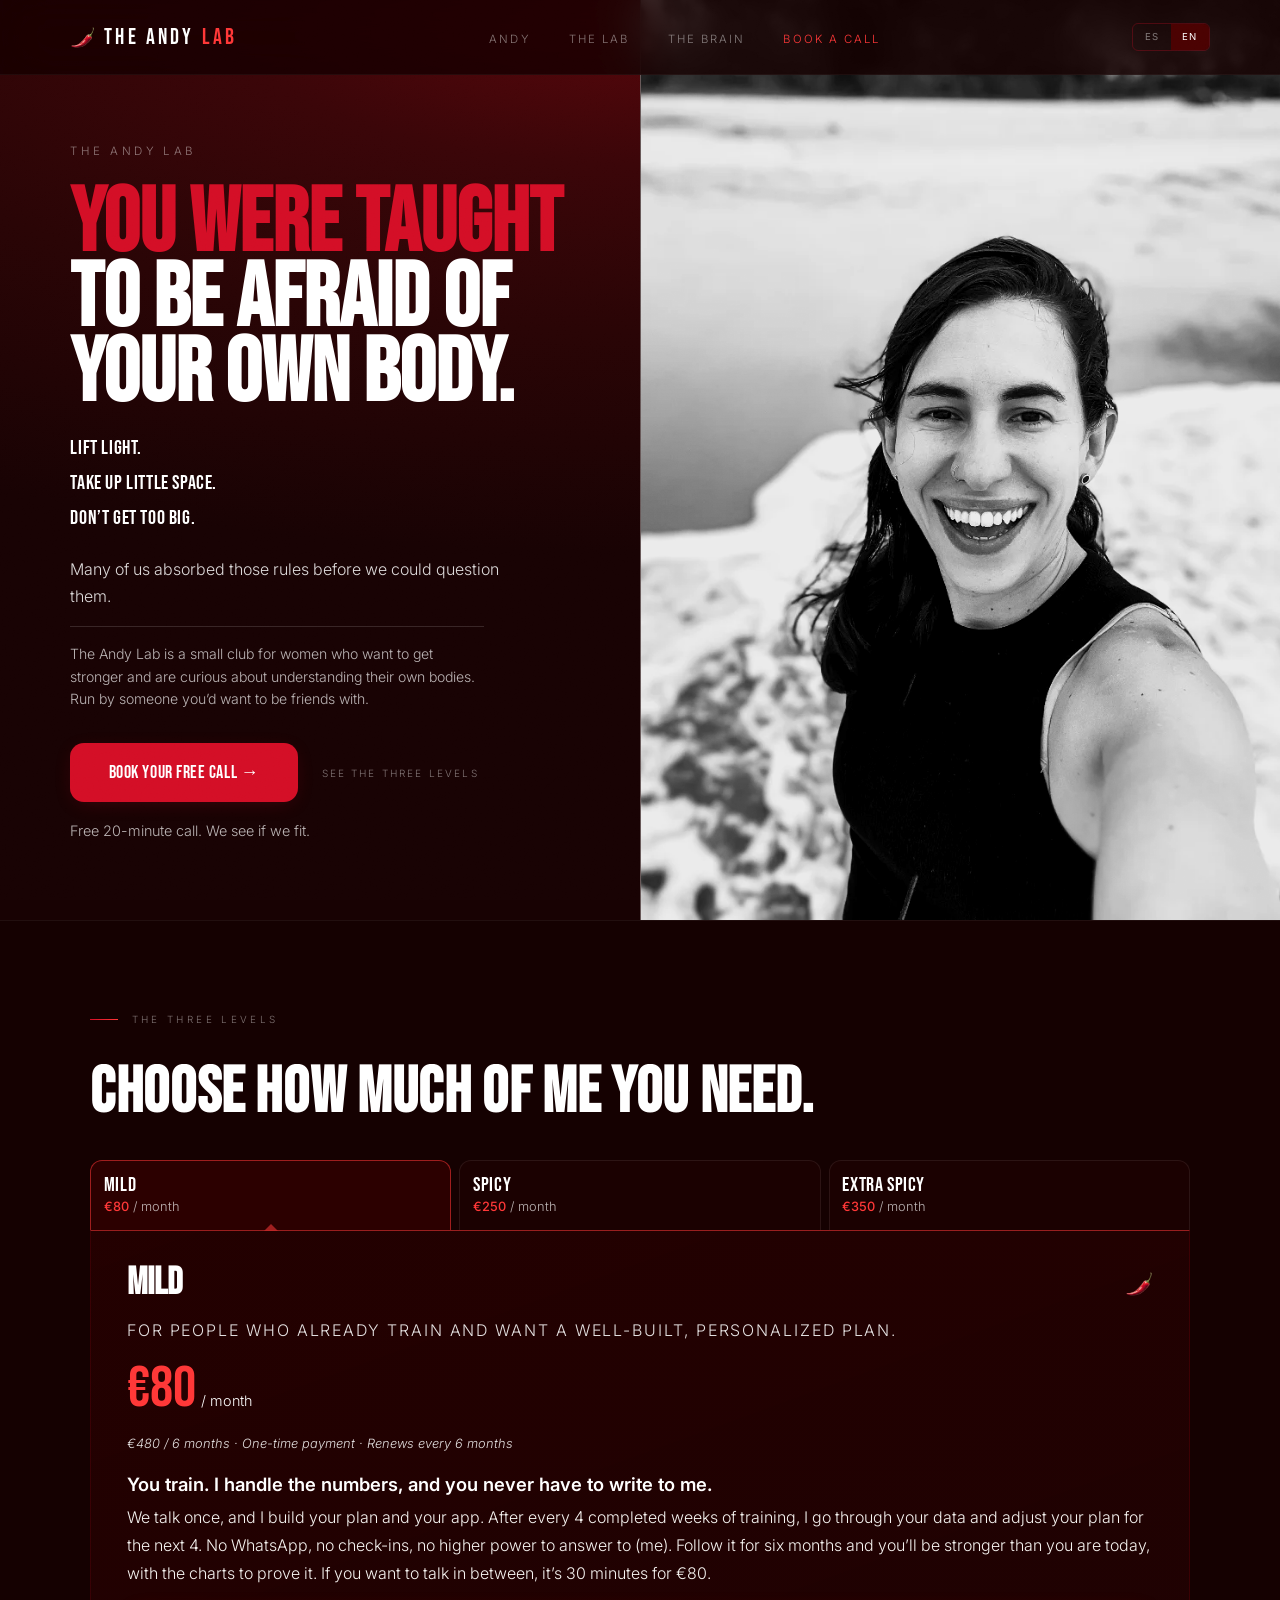
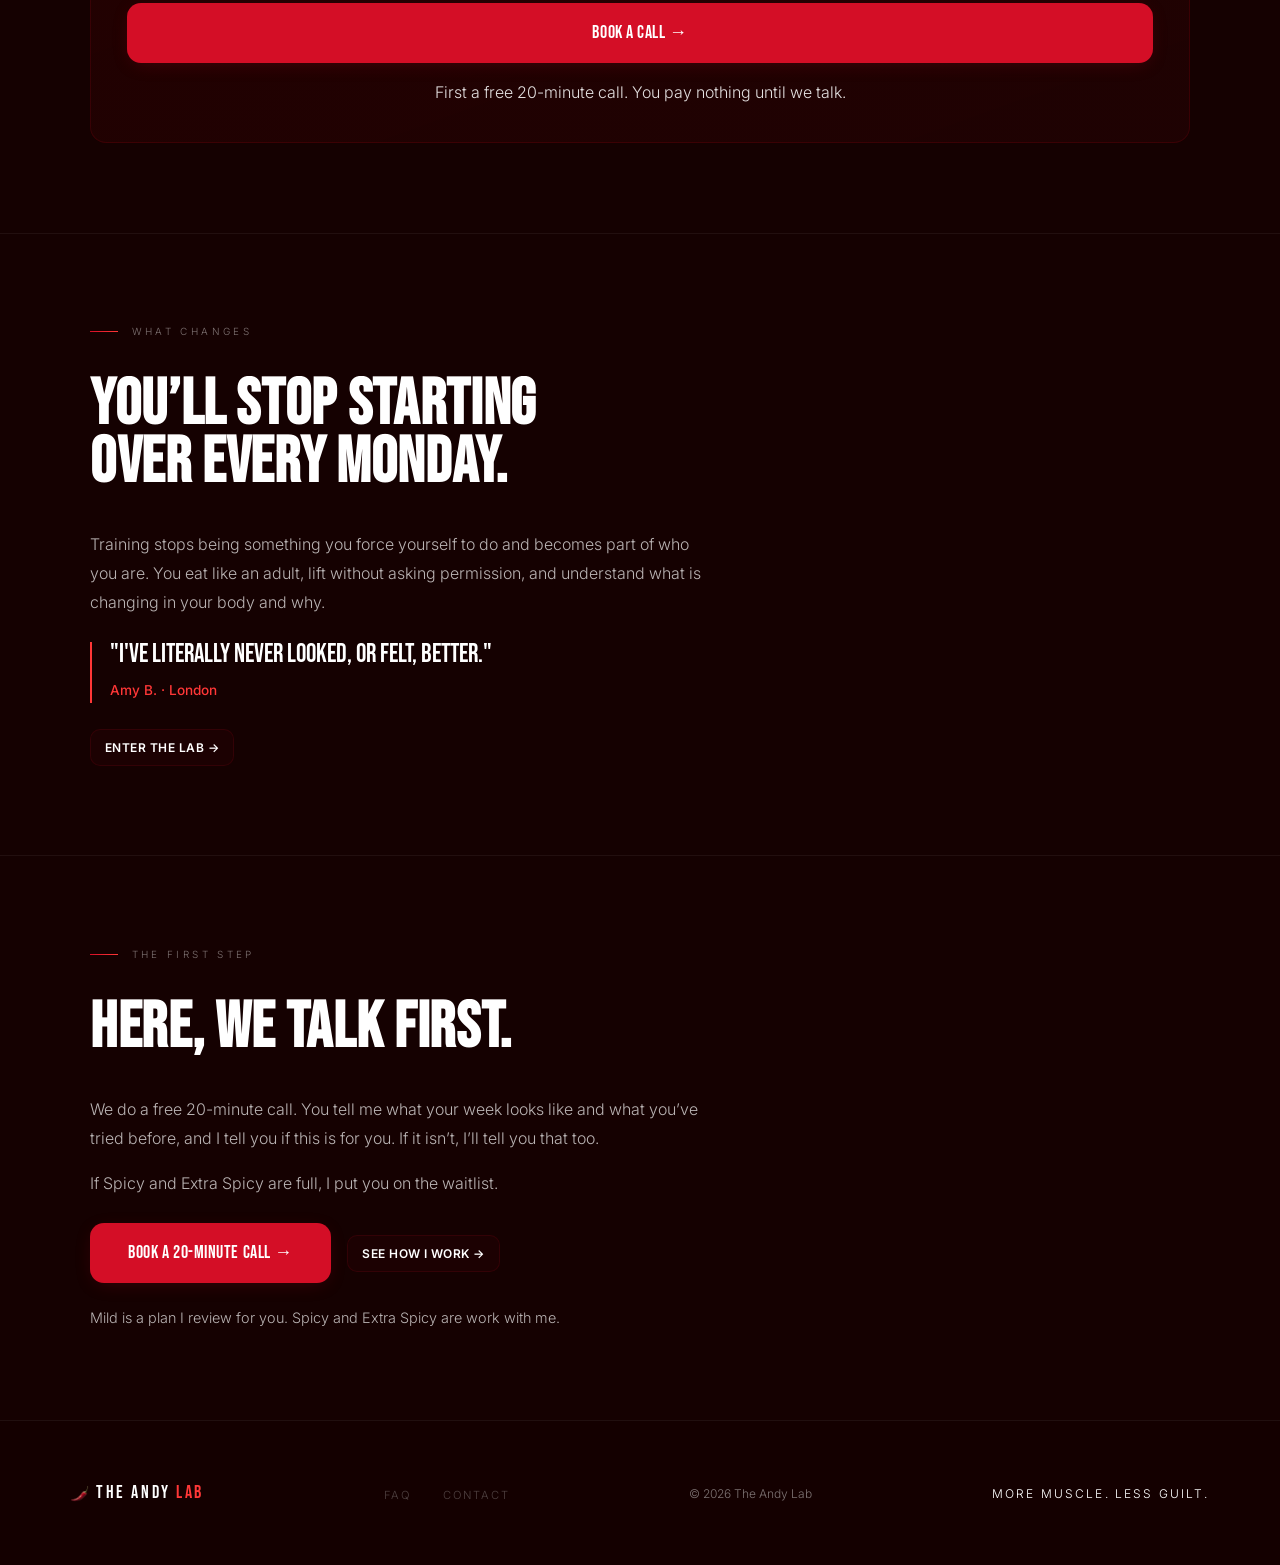
==== index.html @ 672e6dc4 "Add files via upload" ====
<!DOCTYPE html>
<html lang="en">
<head>
<meta charset="UTF-8">
<meta name="viewport" content="width=device-width, initial-scale=1.0">
<title>The Andy Lab</title>
<meta name="description" id="md" data-es="The Andy Lab — Más músculo. Menos culpa. Entrenamiento de fuerza y nutrición a tu medida, con criterio, no con motivación." data-en="The Andy Lab — More muscle. Less guilt. Strength training and nutrition built around you, backed by evidence, not motivation." content="The Andy Lab — Más músculo. Menos culpa. Entrenamiento de fuerza y nutrición a tu medida, con criterio, no con motivación.">
<link rel="canonical" href="https://theandylab.com/">
<meta property="og:type" content="website">
<meta property="og:site_name" content="The Andy Lab">
<meta property="og:title" content="The Andy Lab — Más músculo. Menos culpa.">
<meta property="og:description" content="Entrenamiento de fuerza y nutrición a tu medida, con criterio, no con motivación.">
<meta property="og:url" content="https://theandylab.com/">
<meta property="og:image" content="https://theandylab.com/assets/img/og-logo.png">
<meta property="og:locale" content="es_ES">
<meta name="twitter:card" content="summary_large_image">
<link rel="icon" href="assets/img/pepper.png">
<link rel="preconnect" href="https://fonts.googleapis.com"><link rel="preconnect" href="https://fonts.gstatic.com" crossorigin>
<link href="https://fonts.googleapis.com/css2?family=Bebas+Neue&family=Inter:wght@300;400;500;600;700&display=swap" rel="stylesheet">
<link rel="preload" as="image" href="assets/img/andy-flex.webp" fetchpriority="high">
<link rel="stylesheet" href="assets/site.css?v=20261026b">
<style>
/* ---------- hero ---------- */
.hero{position:relative;min-height:100vh;display:flex;align-items:center;justify-content:center;padding:clamp(8rem,12vw,12rem) var(--gut) clamp(4rem,8vw,7rem);overflow:hidden;gap:clamp(2rem,5vw,5rem)}
.hero::before{content:'';position:absolute;inset:0;background:radial-gradient(ellipse 70% 70% at 50% 44%,rgba(212,14,38,.08) 0%,transparent 62%);pointer-events:none}
.hero-content{position:relative;flex:1;display:flex;flex-direction:column;align-items:flex-start;z-index:2;min-width:0}
.hero-tag{font-size:.72rem;letter-spacing:.3em;text-transform:uppercase;color:var(--b50);margin-bottom:2rem}
.hero h1{font-family:'Bebas Neue',sans-serif;font-size:clamp(3.8rem,8vw,9.5rem);line-height:.84;letter-spacing:.01em;color:#fff;margin-bottom:2rem}
.hero-hook{font-family:'Bebas Neue',sans-serif;font-size:clamp(1.7rem,2.8vw,2.4rem);line-height:1;color:var(--accent-bright);margin:0 0 1.2rem;letter-spacing:.01em}
.hero-sub{font-size:clamp(.98rem,1.1vw,1.08rem);font-weight:300;color:var(--b70);max-width:48ch;margin:1.6rem 0 0;line-height:1.8;text-align:left}
.hero-ctas{display:flex;gap:1.5rem;align-items:center;flex-wrap:wrap}
.hero-text-link{font-size:.75rem;letter-spacing:.18em;text-transform:uppercase;color:var(--b50);text-decoration:none;transition:color .25s;white-space:nowrap}
.hero-text-link:hover{color:#fff}
.hero-fine{font-size:.9rem;color:var(--b70);margin-top:1rem}
.hero-cap{font-size:.75rem;letter-spacing:.15em;text-transform:uppercase;color:var(--accent-bright);margin-top:1.2rem}
.scroll-hint{position:absolute;bottom:clamp(2rem,4vw,3.5rem);right:var(--gut);display:flex;align-items:center;gap:.85rem;font-size:.6rem;letter-spacing:.26em;text-transform:uppercase;color:var(--b25);z-index:2}
.scroll-hint::before{content:'';display:block;width:42px;height:1px;background:var(--accent)}
.hero-photo-col{position:relative;flex:1;display:flex;align-items:flex-start;justify-content:center;min-width:0;z-index:1;margin-top:3.1rem}
.hero-photo-wrap{position:relative;width:min(500px,100%)}
.hero-photo{width:100%;height:auto;-webkit-mask-image:radial-gradient(ellipse 96% 96% at 50% 46%,#000 72%,transparent 97%);mask-image:radial-gradient(ellipse 96% 96% at 50% 46%,#000 72%,transparent 97%)}

/* ---------- sections ---------- */
.lv{padding:clamp(3.5rem,7vw,6rem) var(--gut);border-top:1px solid var(--line)}
.lv-in{max-width:1100px;margin:0 auto}
.lv h2{font-family:'Bebas Neue',sans-serif;color:#fff;line-height:.9;letter-spacing:.01em;text-transform:uppercase}
.lv-h2{font-size:clamp(2.2rem,5vw,4rem);margin:.6rem 0 clamp(1.5rem,3vw,2.5rem)}
.lv-p{font-size:clamp(1rem,1.15vw,1.15rem);font-weight:300;color:var(--b70);line-height:1.8;max-width:62ch;margin:0 0 1rem}
.lv-p strong{color:#fff;font-weight:500}
.lv-cta{display:flex;flex-wrap:wrap;gap:1rem;align-items:center;margin-top:1.6rem}

/* ---------- tiers ---------- */
.tier-strip{display:grid;grid-template-columns:repeat(3,1fr);gap:.6rem;margin:0 0 1.6rem}
.tier-strip a{text-decoration:none;display:flex;flex-direction:column;gap:.2rem;padding:.9rem .8rem;border:1px solid rgba(255,255,255,.08);border-radius:12px;background:rgba(41,4,5,.35);color:#fff;min-height:44px;transition:border-color .3s}
.tier-strip a.feat{border-color:rgba(255,56,56,.5)}
.tier-strip a:hover{border-color:rgba(255,56,56,.6);color:#fff}
.tier-strip b{font-family:'Bebas Neue',sans-serif;font-size:1.25rem;letter-spacing:.03em;font-weight:400;line-height:1}
.tier-strip span{font-size:.8rem;color:var(--b70);line-height:1.3}
.tier-strip span em{font-style:normal;color:#FF3838;font-weight:500}
.lv-grid{display:grid;grid-template-columns:repeat(3,minmax(0,1fr));gap:clamp(1rem,2vw,1.5rem);align-items:stretch}
.lv-tier{position:relative;background:linear-gradient(160deg,rgba(74,1,1,.28),rgba(41,4,5,.5));border:1px solid rgba(212,14,38,.14);border-radius:16px;padding:clamp(1.6rem,2.8vw,2.4rem);display:flex;flex-direction:column;gap:1rem;scroll-margin-top:5.5rem}
.lv-tier.feat{border-color:rgba(255,56,56,.55);box-shadow:0 24px 48px -20px rgba(212,14,38,.35)}
.lv-badge{position:absolute;top:-.7rem;left:1.4rem;background:#D40E26;color:#fff;font-size:.72rem;letter-spacing:.18em;text-transform:uppercase;padding:.3rem .7rem;border-radius:99px;white-space:nowrap}
.lv-tier h3{font-family:'Bebas Neue',sans-serif;font-size:clamp(2rem,3vw,2.6rem);line-height:.9;color:#fff}
.lv-for{font-size:.78rem;letter-spacing:.12em;text-transform:uppercase;color:var(--accent-bright);margin:-.3rem 0 0;line-height:1.4;font-weight:500}
.lv-price{font-family:'Bebas Neue',sans-serif;font-size:clamp(2.8rem,4.5vw,3.8rem);line-height:1;color:var(--accent-bright)}
.lv-price small{font-family:'Inter',sans-serif;font-size:.9rem;font-weight:300;color:#fff;letter-spacing:0;margin-left:.3rem}
.lv-sub{font-size:.9rem;color:#fff;margin:-.4rem 0 0;line-height:1.5}
.lv-price{color:#FF3838}.lv-tier .lv-more>p.lv-tag,.lv-tier>p.lv-tag{font-size:1.15rem;line-height:1.35;color:#fff;margin:.2rem 0 .4rem;font-weight:600}.lv-tier .lv-more>p.lv-sub,.lv-tier>p.lv-sub{font-size:.8rem;font-style:italic;font-weight:300;line-height:1.5}
.lv-h{font-size:1.1rem;font-weight:500;color:#fff;line-height:1.4}
.lv-tier>p{font-size:1rem;font-weight:300;color:rgba(255,255,255,.88);line-height:1.7;margin:0}
.lv-list{list-style:none;margin:0;padding:0;display:flex;flex-direction:column}
.lv-list li{display:flex;gap:.6rem;padding:.6rem 0;border-bottom:1px solid var(--b08);font-size:1rem;font-weight:300;color:var(--b85);line-height:1.5}
.lv-list li::before{content:"\2192";color:var(--accent-bright);flex-shrink:0}
.lv-alt{font-size:.9rem;color:var(--b70);line-height:1.6;margin:0}
.lv-tier .btn-p{justify-content:center;margin-top:auto;text-align:center}
.lv-fine{text-align:center;margin:-.2rem 0 0;font-size:.85rem}
.lv-peps{display:inline-flex;gap:.12em;margin-left:.3em;vertical-align:middle}
.lv-peps img{height:.8em;width:auto;display:block}
.tier-more{margin-top:.2rem}
.tier-more summary{cursor:pointer;list-style:none;display:flex;align-items:center;justify-content:center;gap:.6rem;min-height:44px;padding:.5rem 1rem;border:1px solid rgba(255,56,56,.45);border-radius:99px;font-size:.8rem;letter-spacing:.14em;text-transform:uppercase;color:#fff;transition:background .25s}
.tier-more summary::-webkit-details-marker{display:none}
.tier-more summary::after{content:"+";color:#FF3838;font-size:1rem}
.tier-more[open] summary::after{content:"\2212"}
.tier-more summary:hover{background:rgba(212,14,38,.15)}
.tier-more .lv-list{margin-top:.8rem}
.tier-more .lv-alt{margin-top:.9rem}

/* ---------- talk + video ---------- */
.lt2{display:grid;grid-template-columns:minmax(0,1.15fr) minmax(0,.85fr);gap:clamp(2rem,5vw,4.5rem);align-items:center}
.lt2-vid{display:flex;justify-content:center}
.lt2-frame{width:100%;max-width:280px;aspect-ratio:9/16;border-radius:22px;overflow:hidden;border:2px solid rgba(255,255,255,.1);box-shadow:0 30px 60px -20px rgba(0,0,0,.9);background:#150101}
.lt2-frame video{width:100%;height:100%;object-fit:cover;display:block}
.lt2-note{font-size:.9rem;color:var(--b70);margin-top:1.4rem}

/* ---------- testimonials ---------- */
.tq-grid{display:grid;grid-template-columns:repeat(2,minmax(0,1fr));gap:clamp(1rem,2vw,1.5rem)}
.tq{background:rgba(255,255,255,.03);border:1px solid rgba(255,255,255,.07);border-radius:14px;padding:clamp(1.4rem,2.5vw,2rem);display:flex;flex-direction:column;gap:1rem}
.tq.feat{background:rgba(212,14,38,.06);border-color:rgba(212,14,38,.2)}
.tq-q{font-family:'Bebas Neue',sans-serif;font-size:clamp(1.4rem,2vw,1.7rem);color:#fff;line-height:1.05}
.tq-b{font-size:1rem;font-weight:300;color:var(--b85);line-height:1.7;margin:0}
.tq-n{font-size:.85rem;font-weight:500;color:var(--accent-bright);margin-top:auto}

/* ---------- faq ---------- */
.lv-faq details{border-top:1px solid rgba(255,255,255,.1);padding:1.1rem 0}
.lv-faq details:last-child{border-bottom:1px solid rgba(255,255,255,.1)}
.lv-faq summary{cursor:pointer;font-family:'Bebas Neue',sans-serif;font-size:clamp(1.3rem,2vw,1.7rem);color:#fff;letter-spacing:.02em;list-style:none;display:flex;justify-content:space-between;gap:1rem;min-height:44px;align-items:center}
.lv-faq summary::-webkit-details-marker{display:none}
.lv-faq summary::after{content:"+";color:var(--accent-bright);flex-shrink:0}
.lv-faq details[open] summary::after{content:"\2212"}
.lv-faq details p{font-size:1rem;font-weight:300;color:var(--b70);line-height:1.8;margin:.8rem 0 0;max-width:68ch}
.faq2{display:grid;grid-template-columns:minmax(0,1.25fr) minmax(0,.75fr);gap:clamp(2rem,5vw,4.5rem);align-items:start}
.faq2-img{width:100%;height:auto;aspect-ratio:4/5;object-fit:cover;object-position:center 20%;border-radius:14px;display:block;position:sticky;top:6rem}

/* ---------- more ---------- */
.lv-split{display:grid;grid-template-columns:repeat(3,1fr);gap:clamp(1rem,2vw,1.5rem)}
.lv-split a{position:relative;min-height:340px;display:flex;flex-direction:column;justify-content:flex-end;overflow:hidden;text-decoration:none;border:1px solid rgba(255,255,255,.07);border-radius:14px;padding:clamp(1.4rem,2.5vw,2rem);background:linear-gradient(to top,rgba(21,1,1,.94) 22%,rgba(21,1,1,.45) 62%,rgba(21,1,1,.15)),var(--bg) var(--pos)/cover;transition:border-color .3s,transform .3s}
.lv-split a:hover{border-color:rgba(255,56,56,.6);transform:translateY(-3px)}
.lv-split h3{font-family:'Bebas Neue',sans-serif;font-size:clamp(1.8rem,2.6vw,2.3rem);color:#fff;margin-bottom:.5rem}
.lv-split p{font-size:1rem;font-weight:300;color:rgba(255,255,255,.88);line-height:1.7;margin:0}

/* ---------- responsive ---------- */
@media(max-width:960px){
  .hero{flex-direction:column;gap:2.5rem;padding-top:8.5rem;min-height:auto;align-items:center}
  .hero-content{flex:none;width:100%}
  .hero-photo-col{margin-top:1rem}
  .scroll-hint{display:none}
}
@media(max-width:900px){.tq-grid{grid-template-columns:1fr}}
@media(max-width:768px){.tq-grid{display:flex}}
@media(max-width:820px){
  .faq2{grid-template-columns:1fr;gap:1.6rem}.faq2-img{order:-1;aspect-ratio:16/10;object-position:center 22%;position:static}
  .lt2{grid-template-columns:1fr;gap:2.2rem}.lt2-frame{max-width:230px}
}
@media(max-width:768px){
  .hero{padding:5.6rem var(--gut) 2.2rem;gap:1.6rem}
  .hero-content{display:contents}
  .hero-tag{order:1;margin-bottom:.9rem}
  .hero-quote{order:1;font-size:1.35rem}
  .hero h1{order:2;margin-bottom:1rem}
  .hero-hook{order:3;margin-bottom:0}
  .hero-photo-col{order:4;margin:.2rem 0 .4rem;width:100%}
  .hero-ctas{order:5;width:100%}
  .hero-fine{order:6;margin-top:.2rem}
  .hero-cap{order:7;margin-top:.4rem}
  .hero-sub{order:8;font-size:1rem;line-height:1.75;margin:1.2rem 0 0}
  .hero-photo-wrap{width:100%;display:flex;justify-content:center}
  .hero-photo{height:auto;max-height:42vh;width:auto;max-width:100%;margin:0 auto;display:block;object-fit:contain}
  .hero-ctas{flex-direction:column;align-items:stretch;gap:.6rem}
  .hero-ctas .btn-p,.hero-ctas .hero-text-link{text-align:center;justify-content:center}
  .lv-split{grid-template-columns:1fr}.lv-split a{min-height:240px}
}
@media(max-width:560px){
  .hero{padding-top:6.4rem}
  .hero h1{font-size:clamp(2.7rem,12vw,4rem);line-height:.9}
  .lv-cta .btn-p,.lv-cta .btn-f,.lv-tier .btn-p{width:100%;justify-content:center;text-align:center}
  .tier-strip{gap:.4rem}.tier-strip a{padding:.7rem .5rem}.tier-strip b{font-size:1.1rem}.tier-strip span{font-size:.75rem}
}
@media (prefers-reduced-motion:reduce){.hero-content>*,.hero-photo-col,.hero-tag,.hero h1,.hero-hook,.hero-sub,.hero-ctas{animation:none!important}}

/* ===== v2 ===== */
.hero{min-height:auto;padding-bottom:clamp(3rem,6vw,5rem)}
.hero-quote{font-family:'Bebas Neue',sans-serif;font-size:clamp(1.5rem,2.6vw,2.3rem);line-height:1.05;letter-spacing:.03em;color:var(--b50);margin:0 0 1.6rem;display:flex;flex-direction:column;gap:.25rem;align-items:flex-start}
.hero-quote span{position:relative;display:inline-block;white-space:nowrap}
.hero-quote span::after{content:'';position:absolute;left:-2%;right:auto;top:52%;height:2px;width:0;background:var(--accent-bright);transition:width .55s var(--ease)}
.hero-quote span.x::after{width:104%}
.hero-quote span.x{color:var(--b35)}
.hero h1{opacity:0;transform:translateY(14px);transition:opacity .7s var(--ease),transform .7s var(--ease)}
.hero.ready h1{opacity:1;transform:none}
.hero-copy,.hero-photo-col{opacity:0;transform:translateY(12px);transition:opacity .8s var(--ease) .2s,transform .8s var(--ease) .2s}
.hero.ready .hero-copy,.hero.ready .hero-photo-col{opacity:1;transform:none}
.hero-photo-col{animation:none!important}
.hero-content>*{animation:none}
.hero-content>:not(h1){opacity:0;transform:translateY(10px);transition:opacity .6s var(--ease),transform .6s var(--ease)}
.hero.ready .hero-content>:not(h1){opacity:1;transform:none}
.hero.ready .hero-hook{transition-delay:.15s}.hero.ready .hero-sub{transition-delay:.3s}.hero.ready .hero-ctas{transition-delay:.4s}.hero.ready .hero-fine{transition-delay:.5s}.hero.ready .hero-cap{transition-delay:.55s}
.hero-quote{opacity:1!important;transform:none!important}
.hero-photo{filter:saturate(.85) contrast(1.05)}
.app-grid{display:grid;grid-template-columns:repeat(5,minmax(0,1fr));gap:clamp(.8rem,1.5vw,1.2rem)}
.app-shot{display:flex;flex-direction:column;gap:.9rem}
.app-shot img{width:100%;height:auto;border-radius:18px;border:1px solid rgba(255,255,255,.08);box-shadow:0 24px 50px -24px rgba(0,0,0,.9)}
.app-shot p{font-size:.95rem;font-weight:300;color:var(--b85);line-height:1.5;margin:0}
.app-shot b{display:block;font-family:'Bebas Neue',sans-serif;font-weight:400;font-size:1.1rem;letter-spacing:.1em;color:var(--accent-bright);margin-bottom:.2rem}
@media(max-width:1000px){.app-grid{grid-template-columns:repeat(3,minmax(0,1fr))}}
@media(max-width:768px){.app-grid{display:flex}.app-grid>*{flex-basis:70%!important}}
.coach{display:grid;grid-template-columns:minmax(0,.8fr) minmax(0,1.2fr);gap:clamp(2rem,5vw,4.5rem);align-items:center}
.coach-img{width:100%;height:auto;border-radius:14px;border:1px solid rgba(255,255,255,.08);box-shadow:0 30px 60px -30px rgba(0,0,0,.95)}
.coach-cap{font-size:.85rem;color:var(--b50);margin-top:.8rem}
@media(max-width:820px){.coach{grid-template-columns:1fr;gap:1.6rem}.coach-vis{order:-1}}
.lv-tier h3{display:flex;align-items:center;justify-content:space-between;gap:.8rem;flex-wrap:wrap}
.lv-tier .lv-peps{margin:0;gap:.15em}
.lv-tier .lv-peps img{height:1.6rem}
.lv-tier.feat .lv-peps img{filter:drop-shadow(0 0 8px rgba(255,55,55,.55))}
.lv-tier.hot .lv-peps img{filter:drop-shadow(0 0 12px rgba(255,55,55,.9))}
.lv-tier.hot{border-color:rgba(255,56,56,.3);background:linear-gradient(160deg,rgba(94,3,3,.42),rgba(41,4,5,.6))}
.lv-tier.feat .lv-badge{right:auto}
.rv{opacity:0;transform:translateY(22px);transition:opacity .8s var(--ease),transform .8s var(--ease)}
.rv.in{opacity:1;transform:none}
.lv-h2{clip-path:inset(0 0 100% 0);transition:clip-path .8s var(--ease)}
.in .lv-h2,.lv-h2.in{clip-path:inset(0 0 -10% 0)}
@media(prefers-reduced-motion:reduce){.hero h1,.hero-content>*,.hero-copy,.hero-photo-col{opacity:1!important;transform:none!important;transition:none!important}.hero-quote span::after{transition:none}.ticker-track{animation:none}.rv,.lv-h2{opacity:1!important;transform:none!important;clip-path:none!important;transition:none!important}}

.proof{display:block}
.proof-q{margin:1.6rem 0 0;padding:0 0 0 1.1rem;border-left:2px solid var(--accent-bright)}
.proof-q p{font-family:'Bebas Neue',sans-serif;font-size:clamp(1.4rem,2vw,1.8rem);color:#fff;line-height:1.05;margin:0 0 .4rem}
.proof-q cite{font-style:normal;font-size:.85rem;color:var(--accent-bright);font-weight:500}

/* ===== hero v3 ===== */
.hero{display:grid;grid-template-columns:minmax(0,1.15fr) minmax(0,.85fr);grid-template-areas:"rules rules" "copy photo";align-items:center;gap:0 clamp(2rem,5vw,5rem);padding:clamp(6.5rem,10vw,9rem) var(--gut) 0;min-height:auto;overflow:hidden;max-width:1400px;margin:0 auto;box-sizing:border-box}
.hero::before{display:none}
.hero-content{grid-area:copy;display:contents}
.hero-quote{grid-area:rules;display:flex!important;flex-direction:row;flex-wrap:wrap;gap:0 .6em;font-size:clamp(2.2rem,5.6vw,5.4rem);line-height:.95;color:var(--b25);margin:0 0 clamp(1.2rem,3vw,2.2rem);letter-spacing:.02em;max-width:none}
.hero-quote span{white-space:normal}
.hero-quote span::after{height:.09em;top:50%}
.hero-quote span.x{color:var(--b12)}
.hero-tag{display:none}
.hero h1{font-size:clamp(3.6rem,7.4vw,8.6rem);margin:0 0 1.4rem;position:relative;z-index:3}
.hero-copy{grid-area:copy;display:flex;flex-direction:column;align-items:flex-start;position:relative;z-index:3;padding-bottom:clamp(3rem,6vw,5rem);min-width:0}
.hero-photo-col{grid-area:photo;align-self:end;margin:0;justify-content:center}
.hero-photo-wrap{width:min(440px,100%);position:relative}
.hero-photo{width:100%;height:auto;max-height:70vh;object-fit:cover;object-position:50% 20%;filter:grayscale(1) contrast(1.08) brightness(.92);-webkit-mask-image:linear-gradient(to top,transparent 0,#000 26%,#000 100%);mask-image:linear-gradient(to top,transparent 0,#000 26%,#000 100%)}
.hero-photo-wrap::after{content:'';position:absolute;inset:0;background:linear-gradient(160deg,rgba(212,14,38,.28),transparent 55%);mix-blend-mode:multiply;pointer-events:none;-webkit-mask-image:linear-gradient(to top,transparent 0,#000 18%);mask-image:linear-gradient(to top,transparent 0,#000 18%)}
.scroll-hint{display:none}

@media(max-width:960px){
  .hero{grid-template-columns:1fr;grid-template-areas:"rules" "copy" "photo";align-items:start;padding-top:6.2rem}
  .hero h1{margin-right:0}
  .hero-photo-col{justify-content:center;margin-top:-1rem}
  .hero-photo-wrap{width:min(380px,100%)}
}
@media(max-width:768px){
  .hero{padding:5.6rem var(--gut) 0;gap:0}
  .hero-quote{font-size:clamp(1.9rem,9.5vw,2.6rem);margin-bottom:1rem}
  .hero h1{font-size:clamp(2.8rem,12.5vw,4.2rem);line-height:.88;margin-bottom:.9rem}
  .hero-copy{padding-bottom:1.6rem}
  .hero-photo-col{order:0;margin-top:-.6rem}
  .hero-photo{max-height:52vh}
}

.hx{position:relative;padding:clamp(7rem,11vw,10rem) var(--gut) clamp(3rem,6vw,5rem);overflow:hidden}
.hx-in{max-width:1100px;margin:0 auto;position:relative;z-index:2}
.hx-ctas{display:flex;gap:1.5rem;align-items:center;flex-wrap:wrap;margin-top:2rem}
.hx .hero-fine{margin-top:1rem}
.hx-eyebrow{font-size:.72rem;letter-spacing:.3em;text-transform:uppercase;color:var(--b50);margin-bottom:1.6rem}
@media(max-width:560px){.hx-ctas{flex-direction:column;align-items:stretch;gap:.6rem}.hx-ctas .btn-p,.hx-ctas .hero-text-link{text-align:center;justify-content:center}}

.hx-c{min-height:100svh;display:flex;align-items:flex-end;padding-bottom:clamp(3rem,6vw,5rem)}
.hx-pic{position:absolute;inset:0;z-index:0}
.hx-pic img{width:100%;height:100%;object-fit:contain;object-position:50% 0;filter:grayscale(1) contrast(1.05) brightness(.8)}
.hx-pic::after{content:'';position:absolute;inset:0;background:linear-gradient(to top,rgba(21,1,1,1) 0%,rgba(21,1,1,.85) 25%,rgba(21,1,1,.25) 60%,rgba(21,1,1,.4) 100%),linear-gradient(160deg,rgba(212,14,38,.3),transparent 50%)}
.hx-c h1{font-family:'Bebas Neue',sans-serif;font-size:clamp(4rem,11vw,11.5rem);line-height:.84;color:#fff;margin:0 0 1.2rem;max-width:12ch}
.hx-c h1 em{font-style:normal;color:var(--accent-bright)}
.hx-c .hx-line{font-family:'Bebas Neue',sans-serif;font-size:clamp(1.5rem,3vw,2.6rem);letter-spacing:.03em;color:#fff;margin:0}
.hx-c .hx-sub{font-size:clamp(1rem,1.15vw,1.12rem);font-weight:300;color:var(--b85);line-height:1.7;max-width:46ch;margin:1.2rem 0 0}
.hx-c .hero-hook{margin:0}
.hx-club{font-size:.88rem;font-weight:300;color:var(--b70);line-height:1.6;max-width:46ch;margin:1rem 0 0;padding-top:1rem;border-top:1px solid rgba(255,255,255,.14)}
@media(min-width:821px){.hx-c h1{max-width:min(12ch,52vw)}.hx-c .hx-in{max-width:none;margin:0}.hx-pic{left:auto;width:56%}.hx-pic img{object-fit:contain;object-position:100% 0;-webkit-mask-image:linear-gradient(to right,transparent 0,#000 30%);mask-image:linear-gradient(to right,transparent 0,#000 30%)}.hx-pic::after{-webkit-mask-image:linear-gradient(to right,transparent 0,#000 30%);mask-image:linear-gradient(to right,transparent 0,#000 30%)}}
@media(max-width:768px){.hx-pic{top:0}.hx-pic img{object-fit:contain;object-position:50% 0}.hx-c .hx-eyebrow{display:none}.hx-c h1{font-size:clamp(2.9rem,12vw,3.9rem);margin-bottom:.8rem}.hx-c .hx-line{font-size:1.3rem}.hx-c .hx-sub{font-size:.95rem;line-height:1.6;margin-top:.9rem}.hx-ctas{margin-top:1.4rem}.hx-c{padding-bottom:2.2rem}}

/* ---- tiers: horizontal tabs, one card expands below ---- */
.tier-strip{gap:.5rem;margin-bottom:0}
.tier-strip a{position:relative;border-radius:12px 12px 0 0;border-bottom:0;cursor:pointer;transition:background .3s,border-color .3s}
.tier-strip a.feat{border-color:rgba(255,255,255,.08)}
.tier-strip a.on{background:rgba(74,1,1,.45);border-color:rgba(255,56,56,.55)}
.tier-strip a.on::after{content:"";position:absolute;left:50%;bottom:-1px;transform:translateX(-50%);border:7px solid transparent;border-bottom-color:rgba(255,56,56,.55)}
#niveles .lv-grid{display:block}
#niveles .lv-tier{display:none;border-radius:0 0 16px 16px;border-top-color:rgba(255,56,56,.55)}
#niveles .lv-tier.on{display:flex;animation:tierIn .35s ease both}
@keyframes tierIn{from{opacity:0;transform:translateY(-6px)}to{opacity:1;transform:none}}
#niveles .swipe-ctl{display:none}

/* hero 2b: cinematic, centered */
.hx-c{background:radial-gradient(ellipse 110% 60% at 50% 0%,#5a060b 0%,#3a0508 30%,#290405 60%,#180203 100%)}
.hx-c .hx-pic{left:auto;right:var(--gut);top:50%;bottom:auto;width:min(340px,30%);height:auto;aspect-ratio:1/1;transform:translateY(-46%);border:0}
.hx-c .hx-pic{background:#5a0a10}
.hx-c .hx-pic img{object-fit:cover;object-position:50% 0;filter:none;-webkit-mask-image:none;mask-image:none}
.hx-c .hx-pic::after{-webkit-mask-image:none;mask-image:none}
.hx-c .hx-pic::after{display:none}
.hx-c .hx-in{text-align:left;align-items:flex-start;margin:0;width:56%;max-width:none;padding-right:clamp(1rem,3vw,3rem)}
.hx-c h1{max-width:none;margin-left:0;margin-right:0;}
.hx-c .hx-sub,.hx-c .hx-club,.hx-c .hero-fine{margin-left:0;margin-right:0}
.hx-c .hx-ctas{justify-content:flex-start}
@media(max-width:768px){.hx-c{padding-top:0}.hx-c .hx-pic{position:relative;left:auto;right:auto;top:auto;transform:none;width:60%;max-width:260px;height:auto;aspect-ratio:1/1;margin:5.5rem auto 0;border:0}.hx-c .hx-pic img{object-fit:cover;object-position:50% 10%}.hx-c .hx-in{width:100%;padding:0;margin-top:1.75rem}}

/* hero: selfie split */
.hx-c .hx-pic{left:50%;right:0;top:0;bottom:0;width:50%;height:auto;aspect-ratio:auto;transform:none;border:0;margin:0;background:#180203}
.hx-c .hx-pic img{object-fit:cover;object-position:50% 30%;filter:grayscale(1) contrast(1.05) brightness(.92)}
.hx-c .hx-pic::after{display:none}
.hx-c .hx-pic{border-left:1px solid rgba(250,249,246,.35)}
@media(max-width:768px){.hx-c .hx-pic{position:relative;left:auto;right:auto;top:auto;bottom:auto;width:auto;margin:0 calc(var(--gut) * -1);aspect-ratio:4/5;max-width:none}.hx-c .hx-pic img{object-position:50% 25%}.hx-c .hx-pic{border-left:0;border-bottom:1px solid rgba(250,249,246,.35)}.hx-c .hx-in{margin-top:2rem}}
@media(max-width:768px){.hx-c{flex-direction:column;align-items:stretch;justify-content:flex-start;min-height:0;padding-top:0;padding-bottom:2.6rem}.hx-c .hx-pic{flex:none}.hx-c .hx-in{width:100%;margin-top:1.75rem}.hx-c h1{font-size:clamp(2.6rem,11.5vw,3.6rem)}}
@media(max-width:768px){.hx-c .hx-pic{aspect-ratio:auto;height:34svh;min-height:230px}.hx-c .hx-pic img{object-position:50% 22%}.hx-c .hx-in{display:flex;flex-direction:column;margin-top:1.1rem}.hx-c .hx-in>*{order:5}.hx-c .hx-in>h1{order:1;margin-bottom:.6rem}.hx-c .hx-in>.hx-line{order:2}.hx-c .hx-in>.hx-ctas{order:3;margin-top:1.1rem}.hx-c .hx-in>.hero-fine{order:4}.hx-c .hx-in>.hx-sub{order:6}.hx-c .hx-in>.hx-club{order:7}.hx-c .hero-text-link{width:auto!important;height:auto!important;min-height:44px;display:flex;align-items:center;justify-content:center}.hx-c .hero-text-link span{font-size:13px!important}}
</style>
</head>
<body>

<nav>
  <a href="index.html" class="nav-logo"><img src="assets/img/pepper.png" class="logo-pepper" alt=""><span>The Andy <span style="color:#FF3737">Lab</span></span></a>
  <ul class="nav-links">
    <li><a href="andy.html">Andy</a></li>
    <li><a href="lab.html">THE Lab</a></li>
    <li><a href="newsletter.html">THE Brain</a></li>
    <li class="nav-cta-m"><a href="https://calendly.com/hello-theandylab/30min" target="_blank" rel="noopener"><span data-lang="es">Agendar llamada</span><span data-lang="en">Book a call</span></a></li>
  </ul>
  <div class="nav-right">
    <div class="lang-switch" role="group" aria-label="Language">
      <button type="button" data-setlang="es">ES</button>
      <button type="button" data-setlang="en">EN</button>
    </div>
    <button class="nav-toggle" type="button" aria-label="Menú" aria-expanded="false"><span></span><span></span><span></span></button>
  </div>
</nav>

<!-- HERO -->
<section class="hx hx-c">
<div class="hx-pic"><img src="assets/img/andy-selfie.webp" srcset="assets/img/andy-selfie-800.webp 800w, assets/img/andy-selfie.webp 1400w" sizes="(min-width:769px) 50vw, 100vw" width="1400" height="1867" alt="Andy riendo en la playa" fetchpriority="high"></div>
<div class="hx-in">
<p class="hx-eyebrow">THE ANDY LAB</p>
<h1 data-lang="es" style="font-size:clamp(2.6rem,7vw,100px)"><em style="color:#D40E26">Te enseñaron</em><br>a tenerle miedo<br>a tu cuerpo.</h1><h1 data-lang="en" style="font-size:clamp(2.6rem,7vw,100px)"><em style="color:#D40E26">You were taught</em><br>to be afraid of<br>your own body.</h1>
<p class="hx-line" data-lang="es" style="font-size:20px">Levanta poco.<br>Ocupa poco espacio.<br>No te pongas grande.</p><p class="hx-line" data-lang="en" style="font-size:20px">Lift light.<br>Take up little space.<br>Don’t get too big.</p>
<p class="hx-sub" data-lang="es">Muchas absorbimos esas reglas antes de poder cuestionarlas.</p><p class="hx-sub" data-lang="en">Many of us absorbed those rules before we could question them.</p>
<p class="hx-club" data-lang="es">The Andy Lab es un club pequeño para mujeres que quieren ser más fuertes y sienten curiosidad por entender su cuerpo mejor. Lo lleva alguien de quien te gustaría ser amiga.</p><p class="hx-club" data-lang="en">The Andy Lab is a small club for women who want to get stronger and are curious about understanding their own bodies. Run by someone you’d want to be friends with.</p>
<div class="hx-ctas"><a href="https://calendly.com/hello-theandylab/30min" target="_blank" rel="noopener" class="btn-p"><span data-lang="es">AGENDA TU LLAMADA GRATIS →</span><span data-lang="en">BOOK YOUR FREE CALL →</span></a><a href="#niveles" class="hero-text-link" style="width:146px;height:21px"><span data-lang="es" style="font-size:10px">Ver los tres niveles</span><span data-lang="en" style="font-size:10px">See the three levels</span></a></div>
<p class="hero-fine" data-lang="es">Llamada gratis de 20 minutos. Vemos si encajamos.</p><p class="hero-fine" data-lang="en">Free 20-minute call. We see if we fit.</p>
</div></section>

<section class="lv" id="niveles"><div class="lv-in rv">
<span class="etiq"><span data-lang="es">Los tres niveles</span><span data-lang="en">The three levels</span></span>
<h2 class="lv-h2" data-lang="es">Elige cuánto de mí necesitas.</h2><h2 class="lv-h2" data-lang="en">Choose how much of me you need.</h2>
<div class="tier-strip">
<a href="#tier-mild"><b>Mild</b><span><em>€80</em> <span data-lang="es">/ mes</span><span data-lang="en">/ month</span></span></a>
<a href="#tier-spicy"><b>Spicy</b><span><em>€250</em> <span data-lang="es">/ mes</span><span data-lang="en">/ month</span></span></a>
<a href="#tier-extra"><b>Extra Spicy</b><span><em>€350</em> <span data-lang="es">/ mes</span><span data-lang="en">/ month</span></span></a>
</div>
<div class="lv-grid" data-noswipe>
<div class="lv-tier" id="tier-mild">
<h3>Mild <span class="lv-peps"><img src="assets/img/pepper.png" alt=""></span></h3><p class="lv-for" data-lang="es">Para quien ya tiene el hábito de entrenar y quiere un plan bien hecho y personalizado.</p><p class="lv-for" data-lang="en">For people who already train and want a well-built, personalized plan.</p><div class="lv-price">€80<small data-lang="es">/ mes</small><small data-lang="en">/ month</small></div>
<p class="lv-sub" data-lang="es">€480 / 6 meses · Pago único · Renueva cada 6 meses</p><p class="lv-sub" data-lang="en">€480 / 6 months · One-time payment · Renews every 6 months</p>
<p class="lv-tag" data-lang="es">Tú entrenas. Yo me ocupo de los números, sin que tengas que escribirme.</p><p class="lv-tag" data-lang="en">You train. I handle the numbers, and you never have to write to me.</p>
<p data-lang="es">Hablamos una vez y armo tu plan y tu app. Cada 4 semanas completadas de entrenamiento reviso tus datos y te dejo el plan ajustado para las 4 siguientes. Sin WhatsApp, sin check-ins, sin ningún ser superior al que rendirle cuentas (yo). Síguelo durante seis meses y vas a estar más fuerte que hoy, con las gráficas para demostrarlo. Si quieres hablar entre medias, son 30 minutos por €80.</p><p data-lang="en">We talk once, and I build your plan and your app. After every 4 completed weeks of training, I go through your data and adjust your plan for the next 4. No WhatsApp, no check-ins, no higher power to answer to (me). Follow it for six months and you’ll be stronger than you are today, with the charts to prove it. If you want to talk in between, it’s 30 minutes for €80.</p>
<a href="https://calendly.com/hello-theandylab/30min" target="_blank" rel="noopener" class="btn-p"><span data-lang="es">Agendar llamada →</span><span data-lang="en">Book a call →</span></a><p class="lv-alt lv-fine" data-lang="es">Primero una llamada gratis de 20 minutos. No pagas nada hasta que hablemos.</p><p class="lv-alt lv-fine" data-lang="en">First a free 20-minute call. You pay nothing until we talk.</p></div>
<div class="lv-tier" id="tier-spicy">
<h3>Spicy <span class="lv-peps"><img src="assets/img/pepper.png" alt=""><img src="assets/img/pepper.png" alt=""></span></h3><p class="lv-for" data-lang="es">Para quien quiere trabajar con alguien y entender lo que hace.</p><p class="lv-for" data-lang="en">For women who want to work with someone and understand what they’re doing.</p><div class="lv-price">€250<small data-lang="es">/ mes</small><small data-lang="en">/ month</small></div>
<p class="lv-sub" data-lang="es">€250 / mes · Solo entrenamiento · Mínimo 3 meses (3 bloques de 4 semanas)</p><p class="lv-sub" data-lang="en">€250 / month · Training only · 3-month minimum (3 blocks of 4 weeks)</p>
<p class="lv-tag" data-lang="es">Tú entrenas y me tienes en el bolsillo para cualquier duda.</p><p class="lv-tag" data-lang="en">You train, and you have me in your pocket for any question.</p>
<p data-lang="es">Armo tu plan sobre tu semana y tus objetivos, para que llegues al gym sabiendo qué te toca. Cada 4 semanas completadas de entrenamiento nos sentamos con tu informe a ver qué funcionó, qué se estancó y por qué, para que entiendas cada decisión y adivines menos. Entre llamadas me tienes por WhatsApp, con respuesta en 48 horas laborables: cuando algo no te cuadra, me preguntas y lo resolvemos. Si lo sigues, te vuelves más fuerte, entiendes tu entrenamiento y empiezas a mirar tu cuerpo con otros ojos.</p><p data-lang="en">I build your plan around your week and your goals, so you walk into the gym already knowing what to do. After every 4 completed weeks of training, we sit down with your report and go through what worked, what stalled and why, so you understand every decision and guess less. Between calls, you have me on WhatsApp, with replies within 48 business hours: when something doesn’t add up, you ask and we sort it out. Follow it and you get stronger, you understand your training, and you start seeing your body differently.</p>
<a href="https://calendly.com/hello-theandylab/30min" target="_blank" rel="noopener" class="btn-p"><span data-lang="es">Agendar llamada →</span><span data-lang="en">Book a call →</span></a><p class="lv-alt lv-fine" data-lang="es">Primero una llamada gratis de 20 minutos. No pagas nada hasta que hablemos.</p><p class="lv-alt lv-fine" data-lang="en">First a free 20-minute call. You pay nothing until we talk.</p></div>
<div class="lv-tier hot" id="tier-extra">
<h3>Extra Spicy <span class="lv-peps"><img src="assets/img/pepper.png" alt=""><img src="assets/img/pepper.png" alt=""><img src="assets/img/pepper.png" alt=""></span></h3><p class="lv-for" data-lang="es">Para quien sabe que entrenar es la mitad de la ecuación y quiere aprender a comer.</p><p class="lv-for" data-lang="en">For women who know training is half the equation and want to learn how to eat.</p><div class="lv-price">€350<small data-lang="es">/ mes</small><small data-lang="en">/ month</small></div>
<p class="lv-sub" data-lang="es">€350 / mes · Entrenamiento y comida · Mínimo 3 meses (3 bloques de 4 semanas)</p><p class="lv-sub" data-lang="en">€350 / month · Training and food · 3-month minimum (3 blocks of 4 weeks)</p>
<p class="lv-tag" data-lang="es">Tú entrenas y además me meto en tu cocina para que aprendas a comer.</p><p class="lv-tag" data-lang="en">You train, and on top of that I get into your kitchen so you learn how to eat.</p>
<p data-lang="es">Todo lo de Spicy, y tu comida. Armamos tu plan de alimentación sobre lo que te gusta, lo que estás dispuesta a hacer y tus innegociables, y lo ajustamos cada 4 semanas completadas. En la app ves cuánta proteína, carbohidratos y grasa te quedan en el día, y si comes fuera y no tienes ni idea de los macros, marcas que la comiste y sigues, sin culpa. Viajo mucho y me gusta el vino, así que aprendes a comer bien en un vuelo y en una cena de sábado. Síguelo y te vuelves más fuerte, entiendes mejor la nutrición y tomar decisiones con la comida se vuelve más fácil.</p><p data-lang="en">Everything in Spicy, plus your food. We build your eating plan around what you like, what you’re willing to do and your non-negotiables, and we adjust it after every 4 completed weeks. In the app you see how much protein, carbs and fat you have left for the day, and if you eat out and have no idea of the macros, you mark that you ate it and move on, guilt-free. I travel a lot and I like wine, so you learn to eat well on a flight and at a Saturday dinner. Follow it and you get stronger, you understand nutrition better, and making food decisions gets easier.</p>
<a href="https://calendly.com/hello-theandylab/30min" target="_blank" rel="noopener" class="btn-p"><span data-lang="es">Agendar llamada →</span><span data-lang="en">Book a call →</span></a><p class="lv-alt lv-fine" data-lang="es">Primero una llamada gratis de 20 minutos. No pagas nada hasta que hablemos.</p><p class="lv-alt lv-fine" data-lang="en">First a free 20-minute call. You pay nothing until we talk.</p></div>
</div></div>
<script>(function(){var tabs=document.querySelectorAll('.tier-strip a'),cards=document.querySelectorAll('#niveles .lv-tier');function show(id,scroll){tabs.forEach(function(a){a.classList.toggle('on',a.getAttribute('href')==='#'+id)});cards.forEach(function(c){c.classList.toggle('on',c.id===id)});if(scroll){var s=document.querySelector('.tier-strip');var y=s.getBoundingClientRect().top+window.pageYOffset-80;if(Math.abs(window.pageYOffset-y)>120)window.scrollTo({top:y,behavior:'smooth'})}}tabs.forEach(function(a){a.addEventListener('click',function(e){e.preventDefault();show(a.getAttribute('href').slice(1),false)})});document.querySelectorAll('a[href^="#tier-"]:not(.tier-strip a)').forEach(function(a){a.addEventListener('click',function(){show(a.getAttribute('href').slice(1),false)})});var h=location.hash.replace('#','');show(/^tier-/.test(h)?h:'tier-mild',false);})();</script>
</section>
<section class="lv"><div class="lv-in proof rv">

<div class="proof-txt">
<span class="etiq"><span data-lang="es">Lo que cambia</span><span data-lang="en">What changes</span></span>
<h2 class="lv-h2" data-lang="es">Vas a dejar de empezar<br>de cero cada lunes.</h2><h2 class="lv-h2" data-lang="en">You’ll stop starting<br>over every Monday.</h2>
<p class="lv-p" data-lang="es">Entrenar deja de ser algo que te obligas a hacer y pasa a ser parte de quien eres. Comes como adulta, levantas pesas sin pedir permiso y entiendes qué cambia en tu cuerpo y por qué.</p><p class="lv-p" data-lang="en">Training stops being something you force yourself to do and becomes part of who you are. You eat like an adult, lift without asking permission, and understand what is changing in your body and why.</p>
<blockquote class="proof-q"><p>"I've literally never looked, or felt, better."</p><cite>Amy B. · London</cite></blockquote>
<div class="lv-cta"><a href="lab.html" class="btn-f"><span data-lang="es">Entra al Lab →</span><span data-lang="en">Enter the Lab →</span></a></div>
</div>
</div></section>

<section class="lv lv-talk2"><div class="lv-in rv">
<div class="lt2-txt">
<span class="etiq"><span data-lang="es">El primer paso</span><span data-lang="en">The first step</span></span>
<h2 class="lv-h2" data-lang="es">Aquí se habla primero.</h2><h2 class="lv-h2" data-lang="en">Here, we talk first.</h2>
<p class="lv-p" data-lang="es" >Primero hacemos una llamada de 20 minutos. Nos conocemos mejor y decidimos si The Andy Lab es para ti.</p><p class="lv-p" data-lang="en" >We do a free 20-minute call. You tell me what your week looks like and what you’ve tried before, and I tell you if this is for you. If it isn’t, I’ll tell you that too.</p>
<p class="lv-p" data-lang="es" >Si no hay cupo en Spicy o Extra Spicy, te apunto a la lista de espera.</p><p class="lv-p" data-lang="en" >If Spicy and Extra Spicy are full, I put you on the waitlist.</p>
<div class="lv-cta"><a href="https://calendly.com/hello-theandylab/30min" target="_blank" rel="noopener" class="btn-p"><span data-lang="es">Agendar llamada de 20 minutos →</span><span data-lang="en">Book a 20-minute call →</span></a><a href="lab.html" class="btn-f"><span data-lang="es">Mira cómo trabajo →</span><span data-lang="en">See how I work →</span></a></div>
<p class="lt2-note" data-lang="es">Mild es un plan que reviso por ti. Spicy y Extra Spicy son trabajo conmigo.</p><p class="lt2-note" data-lang="en">Mild is a plan I review for you. Spicy and Extra Spicy are work with me.</p>
</div>

</div>
</section>

<!-- FOOTER -->
<footer class="site-footer">
  <a href="index.html" class="flogo"><img src="assets/img/pepper.png" class="flogo-pepper" alt=""><span style="color:#fff">The Andy <span style="color:#FF3737">Lab</span></span></a>
  <ul class="flinks">
    <li><a href="faq.html"><span data-lang="es">Preguntas frecuentes</span><span data-lang="en">FAQ</span></a></li>
    <li><a href="mailto:hello.theandylab@gmail.com"><span data-lang="es">Contacto</span><span data-lang="en">Contact</span></a></li>
  </ul>
  <span class="fcopy">© 2026 The Andy Lab</span>
  <span class="ftagline" data-lang="es">Más músculo. Menos culpa.</span>
  <span class="ftagline" data-lang="en">More muscle. Less guilt.</span>
</footer>

<script>(function(){var m=document.getElementById('md');function u(){m.setAttribute('content',m.getAttribute('data-'+(document.documentElement.lang==='en'?'en':'es')))}u();new MutationObserver(u).observe(document.documentElement,{attributes:true,attributeFilter:['lang']})})();</script>
<script>
(function(){
var rm=window.matchMedia('(prefers-reduced-motion:reduce)').matches,hero=document.querySelector('.hero');
function strike(){var q=document.querySelector('.hero-quote[data-lang="'+(document.documentElement.lang==='en'?'en':'es')+'"]');var s=q?q.querySelectorAll('span'):[];
 if(rm){[].forEach.call(document.querySelectorAll('.hero-quote span'),function(e){e.classList.add('x')});if(hero)hero.classList.add('ready');return;}
 [].forEach.call(s,function(e,i){setTimeout(function(){e.classList.add('x')},500+i*650)});setTimeout(function(){if(hero)hero.classList.add('ready')},500+s.length*650+100);}
if(document.readyState==='complete')strike();else window.addEventListener('load',strike);
new MutationObserver(function(){[].forEach.call(document.querySelectorAll('.hero-quote span'),function(e){e.classList.add('x')});}).observe(document.documentElement,{attributes:true,attributeFilter:['lang']});
var els=document.querySelectorAll('.rv');
if(rm||!('IntersectionObserver' in window)){[].forEach.call(els,function(e){e.classList.add('in')});}
else{var io=new IntersectionObserver(function(en){en.forEach(function(x){if(x.isIntersecting){x.target.classList.add('in');io.unobserve(x.target)}})},{threshold:.1,rootMargin:'0px 0px -8% 0px'});[].forEach.call(els,function(e){io.observe(e)});}
})();
</script>
<script src="assets/site.js?v=20261025b"></script>
</body>
</html>
---- assets/site.css ----
/* ============================================================
   THE ANDY LAB — shared site system
   Burgundy base · accent #d40e26 · white text on dark
   ============================================================ */
*,*::before,*::after{margin:0;padding:0;box-sizing:border-box}

:root{
  /* brand — v5 */
  --burg:#4a0101;          /* deep burgundy — buttons, gradient endpoints */
  --burg-deep:#290405;     /* card backgrounds, gradient endpoints */
  --burg-abyss:#150101;    /* near-black burgundy for depth */
  --burg-mid:#2a0101;      /* deeper burgundy */
  --burg-vivo:#5e0303;
  --accent:#d40e26;        /* brand red — buttons, borders, rings */
  --accent-bright:#FF3737; /* text accent — stats, links, active nav, eyebrows */
  --off-white:#F6F3F0;     /* primary text */
  --blanco:#ffffff;
  --green:#4ADE80;         /* positive change indicators */
  /* white alphas (text on dark) */
  --b85:rgba(255,255,255,0.85);
  --b70:rgba(255,255,255,0.70);
  --b50:rgba(255,255,255,0.45);
  --b35:rgba(255,255,255,0.34);
  --b25:rgba(255,255,255,0.25);
  --b12:rgba(255,255,255,0.12);
  --b08:rgba(255,255,255,0.08);
  --line:rgba(255,255,255,0.06);
  --borde:rgba(255,255,255,0.04);
  --borde-accent:rgba(212,14,38,0.12);
  /* surfaces */
  --card-bg:rgba(41,4,5,0.4);
  --card-bg-em:linear-gradient(135deg,rgba(74,1,1,0.3),rgba(41,4,5,0.5));
  --card-border:rgba(255,255,255,0.04);
  --card-border-em:rgba(212,14,38,0.12);
  /* layout */
  --gut:clamp(1.5rem,5.5vw,6rem);
  --sec:clamp(6rem,12vw,13rem);
  --ease:cubic-bezier(.22,1,.36,1);
  /* radii — v5 */
  --r-card:14px;
  --r-btn:14px;
  --r-pill:20px;
  --r-input:10px;
  --r-tag:6px;
}

html{scroll-behavior:smooth;-webkit-font-smoothing:antialiased;text-rendering:optimizeLegibility}
body{
  font-family:'Inter',sans-serif;
  font-weight:300;
  line-height:1.75;
  color:var(--off-white);
  overflow-x:clip;
  background:var(--burg-abyss);
  position:relative;
}
/* burgundy gradient on a fixed layer (iOS ignores background-attachment:fixed) */
body::before{content:'';position:fixed;inset:0;z-index:-1;pointer-events:none;background:
  radial-gradient(125% 95% at 50% -8%, #5a0202 0%, var(--burg) 26%, var(--burg-deep) 58%, var(--burg-abyss) 100%) var(--burg-abyss)}
@media(max-width:768px){body::before{background:radial-gradient(160% 70% at 50% -10%, #5a0202 0%, var(--burg) 30%, var(--burg-deep) 62%, var(--burg-abyss) 100%) var(--burg-abyss)}}
img{max-width:100%;display:block}
::selection{background:var(--accent);color:#fff}
.hl{color:#fff}
a{color:var(--accent-bright);transition:color .25s}
a:hover{color:#fff}

/* ---------- hero entrance ---------- */
@keyframes heroUp{from{opacity:0;transform:translateY(32px)}to{opacity:1;transform:none}}
@keyframes heroFade{from{opacity:0}to{opacity:1}}
.hero-content>*{animation:heroUp .9s var(--ease) both}
.hero-content>*:nth-child(1){animation-delay:.1s}
.hero-content>*:nth-child(2){animation-delay:.2s}
.hero-content>*:nth-child(3){animation-delay:.35s}
.hero-content>*:nth-child(4){animation-delay:.5s}
.hero-content>*:nth-child(5){animation-delay:.6s}
.hero-content>*:nth-child(6){animation-delay:.7s}
.hero-photo-col{animation:heroFade 1.2s var(--ease) .3s both}

/* ---------- smooth focus ---------- */
:focus-visible{outline:2px solid var(--accent);outline-offset:3px;border-radius:4px}

/* film grain — sits over the whole page, very subtle */
body::after{
  content:'';position:fixed;inset:0;z-index:9998;pointer-events:none;opacity:.05;mix-blend-mode:overlay;display:var(--grain,block);
  background-image:url("data:image/svg+xml,%3Csvg xmlns='http://www.w3.org/2000/svg' width='200' height='200'%3E%3Cfilter id='n'%3E%3CfeTurbulence type='fractalNoise' baseFrequency='.75' numOctaves='4' stitchTiles='stitch'/%3E%3CfeColorMatrix type='saturate' values='0'/%3E%3C/filter%3E%3Crect width='200' height='200' filter='url(%23n)'/%3E%3C/svg%3E");
}

/* ---------- reveal on scroll ---------- */
.js .reveal{opacity:0;transform:translateY(24px);transition:opacity .8s var(--ease),transform .8s var(--ease)}
.js .reveal.in{opacity:1;transform:none}
.reveal.d1{transition-delay:.1s}.reveal.d2{transition-delay:.2s}.reveal.d3{transition-delay:.3s}.reveal.d4{transition-delay:.4s}
/* stagger children inside a reveal-group */
.js .reveal-stagger > *{opacity:0;transform:translateY(16px);transition:opacity .6s var(--ease),transform .6s var(--ease)}
.js .reveal-stagger.in > *{opacity:1;transform:none}
.js .reveal-stagger.in > *:nth-child(1){transition-delay:.05s}
.js .reveal-stagger.in > *:nth-child(2){transition-delay:.12s}
.js .reveal-stagger.in > *:nth-child(3){transition-delay:.19s}
.js .reveal-stagger.in > *:nth-child(4){transition-delay:.26s}
.js .reveal-stagger.in > *:nth-child(5){transition-delay:.33s}
.js .reveal-stagger.in > *:nth-child(6){transition-delay:.4s}
@media (prefers-reduced-motion:reduce){.reveal{opacity:1!important;transform:none!important;transition:none!important}}

/* ---------- language visibility ---------- */
html[lang="en"] [data-lang="es"]{display:none !important}
html[lang="es"] [data-lang="en"]{display:none !important}

/* ---------- labels ---------- */
.etiq{font-size:.62rem;letter-spacing:.34em;text-transform:uppercase;color:var(--b50);display:flex;align-items:center;gap:.85rem;margin-bottom:2.25rem}
.etiq::before{content:'';width:28px;height:1px;background:linear-gradient(90deg,var(--accent),var(--accent-bright));display:inline-block;flex-shrink:0}

/* ---------- buttons ---------- */
.btn-p{font-size:18px;letter-spacing:.03em;text-transform:uppercase;padding:14px 2.4rem;background:var(--accent);color:#fff;border:none;cursor:pointer;font-family:'Bebas Neue',sans-serif;font-weight:400;border-radius:var(--r-btn);transition:transform .4s var(--ease),background .3s,box-shadow .4s;text-decoration:none;display:inline-flex;align-items:center;gap:.55rem;box-shadow:0 4px 20px -6px rgba(212,14,38,.25)}
.btn-p{position:relative;overflow:hidden}
.btn-p::after{content:'';position:absolute;inset:0;background:radial-gradient(circle at 50% 120%,rgba(255,255,255,.15),transparent 70%);opacity:0;transition:opacity .4s}
.btn-p:hover{background:#b80c20;transform:translateY(-3px) scale(1.02);box-shadow:0 20px 40px -10px rgba(212,14,38,.5),0 0 30px -5px rgba(212,14,38,.3)}
.btn-p:hover::after{opacity:1}
.btn-p:active{transform:translateY(-1px) scale(.98);transition-duration:.1s}
.btn-f{font-size:12px;letter-spacing:.04em;text-transform:uppercase;padding:7px 14px;background:var(--card-bg);color:#fff;border:1px solid var(--borde-accent);cursor:pointer;font-family:'Inter',sans-serif;font-weight:600;border-radius:var(--r-input);transition:color .3s,border-color .3s,transform .35s var(--ease);text-decoration:none;display:inline-flex;align-items:center;gap:.55rem}
.btn-f:hover{color:var(--blanco);border-color:rgba(212,14,38,0.3);transform:translateY(-2px)}

/* ============================================================
   NAV (shared)
   ============================================================ */
nav{position:fixed;top:0;left:0;right:0;z-index:100;display:flex;align-items:center;justify-content:space-between;padding:1.1rem var(--gut);background:rgba(21,1,1,0.82);backdrop-filter:blur(24px) saturate(1.2);-webkit-backdrop-filter:blur(24px) saturate(1.2);border-bottom:1px solid rgba(255,255,255,.04);transition:background .4s,border-color .4s}
nav.scrolled{background:rgba(21,1,1,0.95);border-bottom-color:rgba(255,255,255,.06)}
.nav-logo{display:flex;align-items:center;gap:.55rem;font-family:'Bebas Neue',sans-serif;font-size:1.4rem;letter-spacing:.14em;color:var(--blanco);text-decoration:none;white-space:nowrap}
.nav-logo .logo-pepper{height:23px;width:auto}
.nav-links{display:flex;gap:2.4rem;list-style:none;align-items:center}
.nav-links a{position:relative;font-size:.71rem;letter-spacing:.18em;text-transform:uppercase;color:var(--b50);text-decoration:none;transition:color .25s;white-space:nowrap}
.nav-links a::after{content:'';position:absolute;left:0;bottom:-6px;width:0;height:1px;background:linear-gradient(90deg,var(--accent),var(--accent-bright));transition:width .4s var(--ease)}
.nav-links a:hover,.nav-links a.active{color:var(--blanco)}
.nav-links a:hover::after,.nav-links a.active::after{width:100%}
.nav-right{display:flex;align-items:center;gap:1.1rem}
.btn-nav{font-size:.64rem;letter-spacing:.18em;text-transform:uppercase;padding:.68rem 1.5rem;border:1px solid rgba(212,14,38,.35);background:transparent;color:var(--blanco);cursor:pointer;transition:background .3s,border-color .3s;font-family:'Inter',sans-serif;text-decoration:none;white-space:nowrap;border-radius:var(--r-input)}
.btn-nav:hover{background:var(--accent);border-color:var(--accent);color:#fff;border-radius:var(--r-input)}
.nav-links-brain{font-family:"Inter",sans-serif;font-size:.64rem;letter-spacing:.18em;text-transform:uppercase;color:var(--accent);text-decoration:none;transition:color .3s}
.nav-links-brain:hover{color:#fff}
.lang-switch{display:flex;border:1px solid rgba(212,14,38,.28);overflow:hidden;flex-shrink:0;border-radius:var(--r-tag)}
.lang-switch button{font-family:'Inter',sans-serif;font-size:.6rem;letter-spacing:.14em;text-transform:uppercase;padding:.5rem .7rem;background:transparent;color:var(--b50);border:none;cursor:pointer;transition:background .25s,color .25s;line-height:1}
.lang-switch button.on{background:var(--burg);color:#fff}
.lang-switch button:not(.on):hover{color:var(--blanco)}
.nav-toggle{display:none;flex-direction:column;justify-content:center;gap:5px;width:40px;height:40px;background:transparent;border:none;cursor:pointer;padding:0}
.nav-toggle span{display:block;width:22px;height:1.5px;background:var(--blanco);margin:0 auto;transition:transform .3s var(--ease),opacity .3s}
nav.open .nav-toggle span:nth-child(1){transform:translateY(6.5px) rotate(45deg)}
nav.open .nav-toggle span:nth-child(2){opacity:0}
nav.open .nav-toggle span:nth-child(3){transform:translateY(-6.5px) rotate(-45deg)}
.nav-cta-m a{color:var(--accent-bright)}

/* ============================================================
   FOOTER (shared)
   ============================================================ */
.site-footer{border-top:1px solid var(--line);padding:3.5rem var(--gut);display:flex;justify-content:space-between;align-items:center;gap:1.5rem;flex-wrap:wrap;background:rgba(21,1,1,.5)}
.flogo{display:inline-flex;align-items:center;gap:.45rem;font-family:'Bebas Neue',sans-serif;font-size:1.15rem;letter-spacing:.14em;color:var(--b25);text-decoration:none;transition:color .3s}
.flogo .flogo-pepper{height:17px;width:auto;opacity:.8}
.flogo:hover{color:var(--b50)}
.flinks{display:flex;gap:2rem;list-style:none;flex-wrap:wrap}
.flinks a{font-size:.7rem;letter-spacing:.16em;text-transform:uppercase;color:var(--b25);text-decoration:none;transition:color .25s}
.flinks a:hover{color:var(--blanco)}
.fcopy{font-size:.75rem;color:rgba(255,255,255,.45)}
.fcontact{font-size:.8rem;letter-spacing:.08em;color:rgba(255,255,255,.6);text-decoration:none;transition:color .3s}
.fcontact:hover{color:#FF3737}
.ftagline{font-size:.75rem;letter-spacing:.18em;text-transform:uppercase;color:#fff}

/* ============================================================
   LIGHT THEME (free guide) — nav/footer overrides
   ============================================================ */
body.theme-light{background:#fafafa;color:#1a1a1a}
body.theme-light::after{display:none}
.theme-light nav{background:rgba(250,250,250,0.92);border-bottom:1px solid rgba(0,0,0,.07)}
.theme-light nav.scrolled{background:rgba(250,250,250,0.97);border-bottom-color:rgba(0,0,0,.12)}
.theme-light .nav-logo{color:#1a1a1a}
.theme-light .nav-links a{color:rgba(0,0,0,.4)}
.theme-light .nav-links a:hover,.theme-light .nav-links a.active{color:#1a1a1a}
.theme-light .nav-toggle span{background:#1a1a1a}
.theme-light .btn-nav{color:#1a1a1a;border-color:rgba(212,14,38,.4)}
.theme-light .nav-links-brain{color:var(--accent)}
.theme-light .nav-links-brain:hover{color:#1a1a1a}
.theme-light .btn-nav:hover{color:#fff}
.theme-light .lang-switch button{color:rgba(0,0,0,.4)}
.theme-light .lang-switch button:not(.on):hover{color:#1a1a1a}
.theme-light .nav-links{background:rgba(250,250,250,0.98);border-bottom-color:rgba(0,0,0,.1)}
.theme-light .flinks a:hover{color:#1a1a1a}
.theme-light .flogo:hover{color:rgba(0,0,0,.55)}

/* progress bar (guide) */
.progress-bar{position:fixed;top:0;left:0;height:2px;background:var(--accent);z-index:9999;width:0;transition:width .1s linear}
/* back to top (guide) */
.back-top{position:fixed;bottom:34px;right:34px;z-index:9000;width:46px;height:46px;border:none;cursor:pointer;background:var(--burg-deep);border-radius:var(--r-card);display:flex;align-items:center;justify-content:center;opacity:0;transform:translateY(12px);pointer-events:none;transition:opacity .3s,transform .3s,background .2s}
.back-top.show{opacity:1;transform:none;pointer-events:auto}
.back-top:hover{background:var(--accent);transform:translateY(-3px)}

/* ============================================================
   RESPONSIVE NAV
   ============================================================ */
@media (max-width:1040px){
  .nav-links{gap:1.4rem}
  .nav-links a{font-size:.62rem;letter-spacing:.12em}
  .nav-right .btn-nav{display:none}\n}
@media (max-width:768px){
  .nav-toggle{display:flex}
  .nav-links{position:absolute;top:100%;left:0;right:0;flex-direction:column;align-items:flex-start;gap:1.4rem;background:rgba(21,1,1,0.98);backdrop-filter:blur(20px);-webkit-backdrop-filter:blur(20px);border-bottom:1px solid rgba(255,255,255,.04);padding:1.75rem var(--gut) 2.1rem;transform:translateY(-10px);opacity:0;visibility:hidden;transition:opacity .3s var(--ease),transform .3s var(--ease),visibility .3s}
  nav.open .nav-links{opacity:1;visibility:visible;transform:none}
  .nav-links{gap:.4rem}
  .nav-links a{font-size:.92rem;letter-spacing:.14em;display:flex;align-items:center;min-height:44px}
  .nav-links .nav-cta-m a{color:#fff}
  .lang-switch button{font-size:.7rem;padding:.4rem .5rem}
  .nav-toggle{width:44px;height:44px}
  :root{--grain:none}
}
@media (max-width:560px){
  nav{padding:.95rem var(--gut)}
  .nav-logo{font-size:1.2rem}
  .site-footer{flex-direction:column;align-items:flex-start;gap:1.2rem}
}

/* ============================================================
   MOBILE SWIPE CAROUSELS (horizontal scroll-snap)
   ============================================================ */
.swipe-ctl{display:none}
@media (max-width:768px){
  .swipe{display:flex!important;grid-template-columns:none!important;overflow-x:auto;scroll-snap-type:x mandatory;gap:.9rem!important;margin-left:calc(var(--gut)*-1);margin-right:calc(var(--gut)*-1);padding:0 var(--gut) .25rem;scroll-padding:0 var(--gut);-webkit-overflow-scrolling:touch;scrollbar-width:none;overscroll-behavior-x:contain;max-width:none!important}
  .swipe::-webkit-scrollbar{display:none}
  .swipe>*{flex:0 0 84%;min-width:0;scroll-snap-align:start;transform:none!important}
  .swipe>.acard:hover{transform:none}
  .swipe-ctl{display:flex;align-items:center;justify-content:center;gap:1.6rem;margin-top:1.4rem}
  .swipe-ctl button{width:44px;height:44px;border-radius:50%;border:1px solid var(--borde-accent);background:var(--card-bg);color:#fff;font-size:1.1rem;cursor:pointer;display:flex;align-items:center;justify-content:center;transition:background .25s,opacity .25s}
  .swipe-ctl button:active{background:var(--accent)}
  .swipe-ctl button:disabled{opacity:.3}
  .swipe-count{font-family:'Bebas Neue',sans-serif;font-size:1.2rem;letter-spacing:.14em;color:var(--b50);min-width:3.2rem;text-align:center}
}

@media (max-width:768px){
  :root{--sec:3.5rem}
  .cta-f{padding:4rem var(--gut)!important}
  body.has-sticky{padding-bottom:76px}
}
.sticky-cta{display:none}
@media (max-width:768px){
  .sticky-cta{display:flex;position:fixed;left:0;right:0;bottom:0;z-index:99;padding:.7rem var(--gut) calc(.7rem + env(safe-area-inset-bottom));background:linear-gradient(to top,rgba(21,1,1,.96) 60%,rgba(21,1,1,0));transform:translateY(110%);transition:transform .4s var(--ease)}
  .sticky-cta.show{transform:none}
  .sticky-cta a{flex:1;display:flex;align-items:center;justify-content:center;height:54px;border-radius:var(--r-pill);background:var(--accent);color:#fff;font-family:'Bebas Neue',sans-serif;font-size:1.25rem;letter-spacing:.06em;text-decoration:none;box-shadow:0 8px 24px -8px rgba(212,14,38,.6)}
}

@media (max-width:768px){
  .swipe>.lv-tier{flex-basis:92%;padding:1.5rem 1.2rem}
  .lv-tier .lv-more{display:none;flex-direction:column;gap:.9rem}
  .lv-tier .lv-more.open{display:flex}
  .lv-more-btn{align-self:flex-start;background:none;border:1px solid var(--borde-accent);color:#fff;border-radius:99px;padding:.65rem 1.1rem;min-height:44px;font-size:.78rem;letter-spacing:.14em;text-transform:uppercase;cursor:pointer}
}
@media (min-width:769px){.lv-more-btn{display:none}}
@media (max-width:768px){.swipe{padding-top:1rem!important}.lv-badge{white-space:nowrap}}
@media (max-width:900px) and (min-width:769px){[data-swipe]{grid-template-columns:repeat(3,minmax(0,1fr))!important;gap:.8rem!important}}

#globe a[data-ll]::after{content:'';position:absolute;inset:-18px;border-radius:50%}
@media (max-width:560px){
  #globe{max-width:340px!important}
  #globe [data-ll] span{font-size:.54rem!important;letter-spacing:.1em!important;white-space:normal!important;width:max-content;max-width:84px;line-height:1.25!important;text-shadow:0 1px 6px rgba(0,0,0,.9)}
}

/* ---- mobile touch targets & legibility ---- */
@media (max-width:768px){
  .lang-switch button{min-height:40px;min-width:44px;padding:0 .7rem}
  .hero-ctas .hero-text-link{display:inline-flex;align-items:center;justify-content:center;min-height:44px;padding:.5rem 0}
  .lv-faq summary,.lv-faq details>summary{min-height:44px;display:flex;align-items:center}
  .site-footer a,.fsocial a,.site-footer .flinks a{display:inline-flex;align-items:center;min-height:44px;padding:0 .4rem}
  .etiq,.lv-badge,.lv-for,.hero-tag{font-size:max(.75rem,12px)!important;letter-spacing:.2em!important}
  #globe [data-ll] span{font-size:.62rem!important}
  .sticky-cta a{font-size:1.2rem}
}
@media (max-width:768px){.btn-f{min-height:44px;display:inline-flex;align-items:center;justify-content:center}}
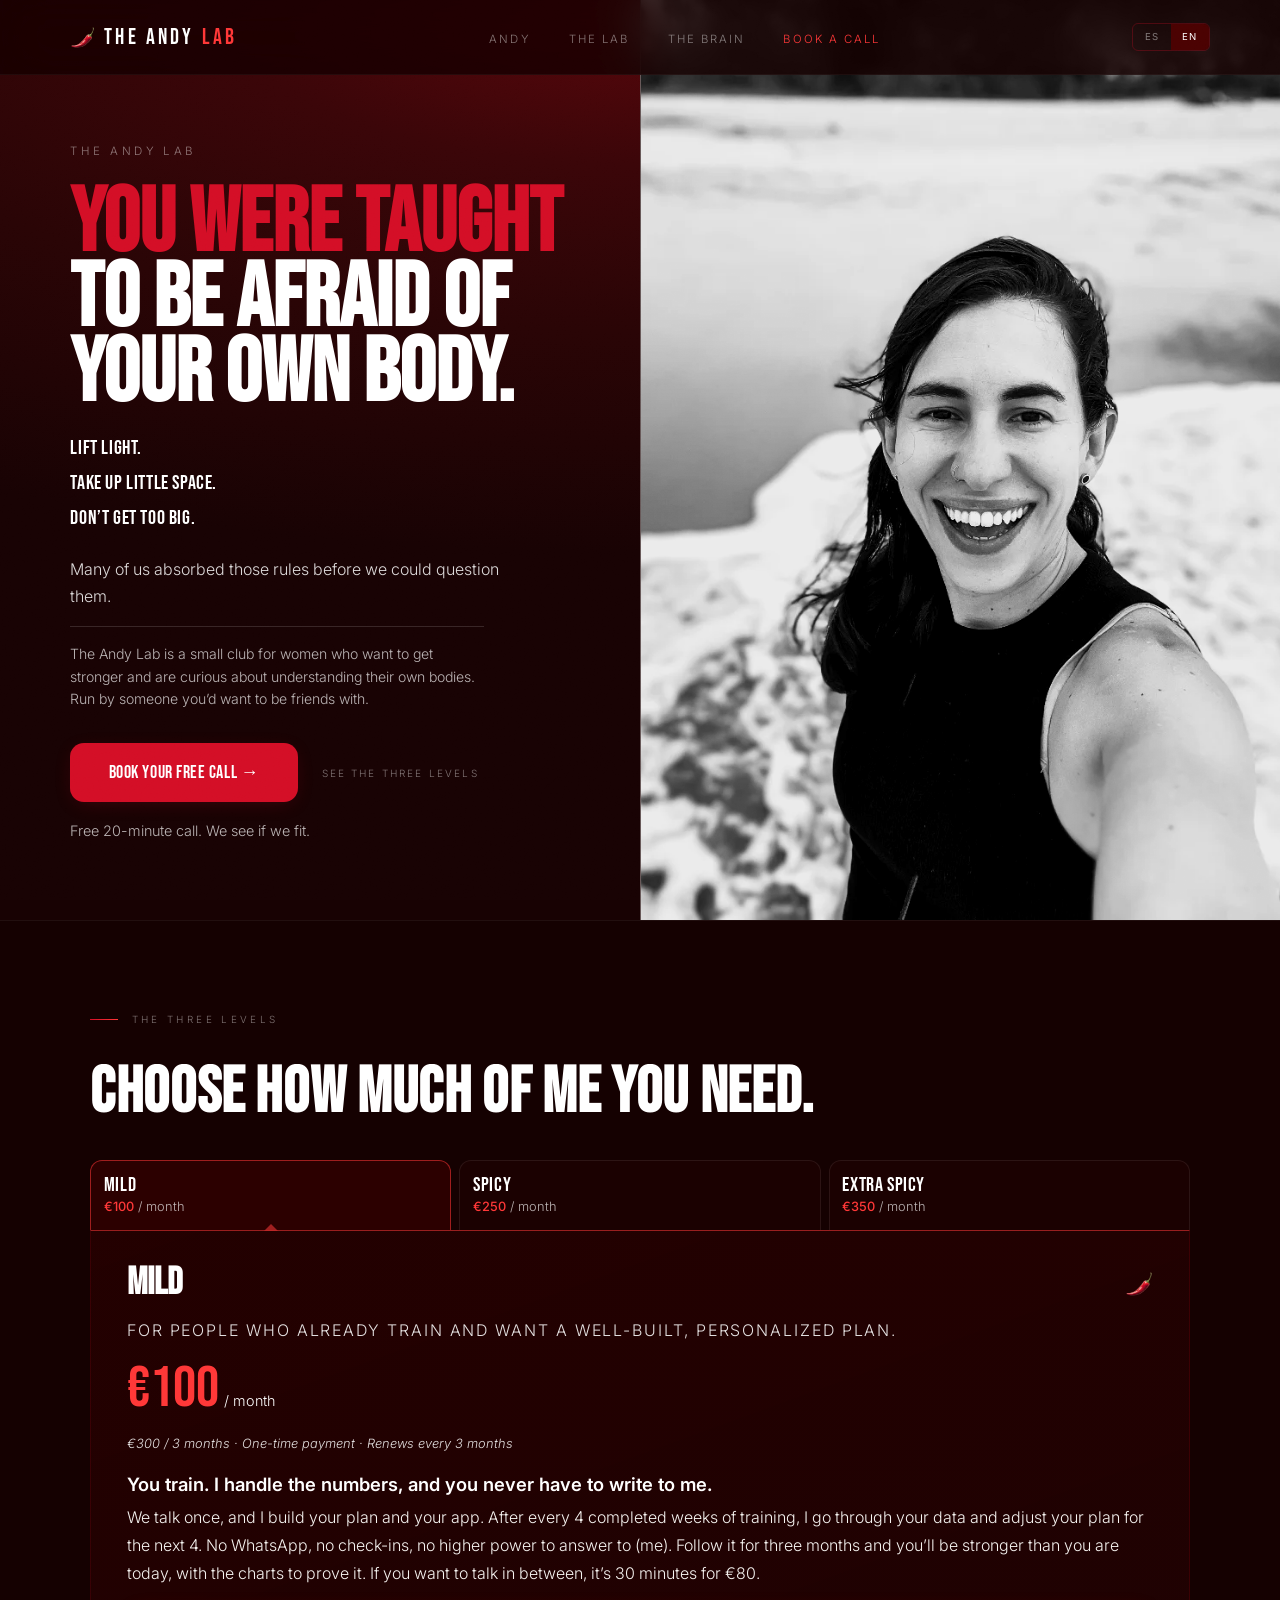
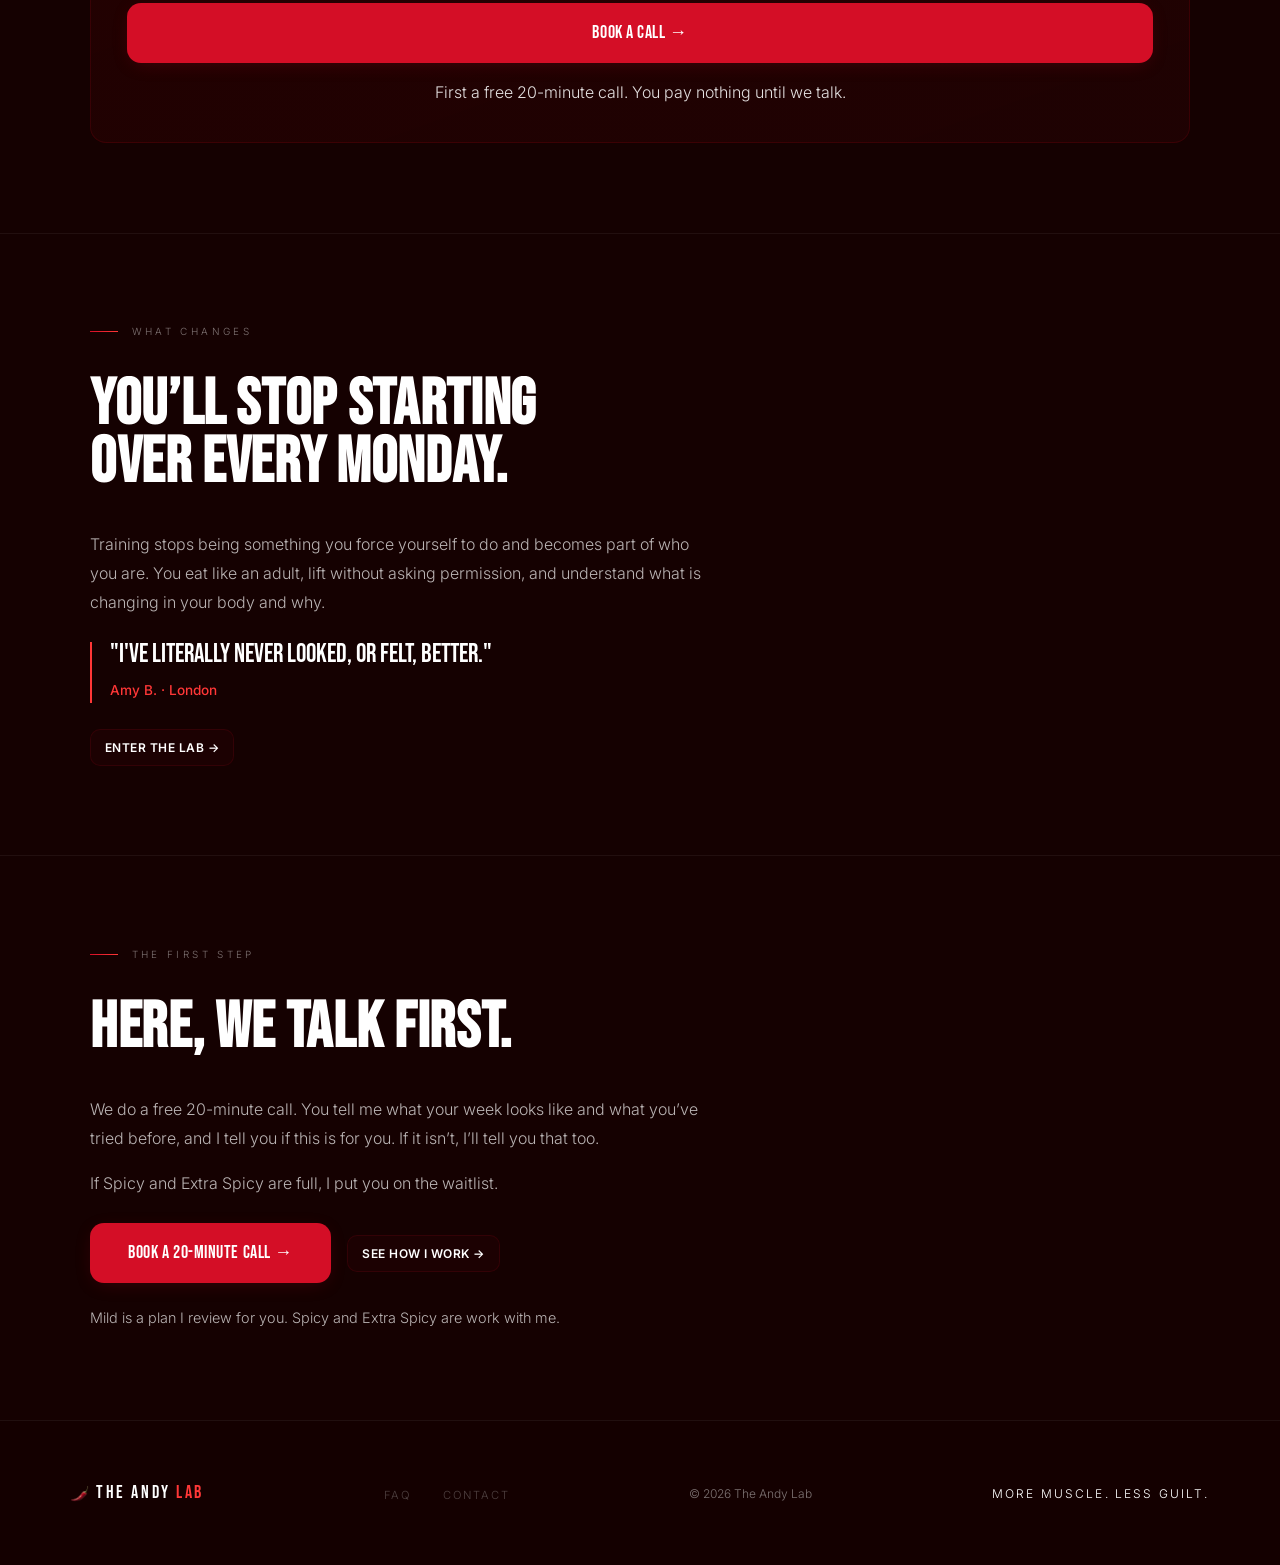
==== commit a42fac72: "Add files via upload" ====
--- a/index.html
+++ b/index.html
@@ -288,7 +288,7 @@
 .hx-c .hx-pic{border-left:1px solid rgba(250,249,246,.35)}
 @media(max-width:768px){.hx-c .hx-pic{position:relative;left:auto;right:auto;top:auto;bottom:auto;width:auto;margin:0 calc(var(--gut) * -1);aspect-ratio:4/5;max-width:none}.hx-c .hx-pic img{object-position:50% 25%}.hx-c .hx-pic{border-left:0;border-bottom:1px solid rgba(250,249,246,.35)}.hx-c .hx-in{margin-top:2rem}}
 @media(max-width:768px){.hx-c{flex-direction:column;align-items:stretch;justify-content:flex-start;min-height:0;padding-top:0;padding-bottom:2.6rem}.hx-c .hx-pic{flex:none}.hx-c .hx-in{width:100%;margin-top:1.75rem}.hx-c h1{font-size:clamp(2.6rem,11.5vw,3.6rem)}}
-@media(max-width:768px){.hx-c .hx-pic{aspect-ratio:auto;height:34svh;min-height:230px}.hx-c .hx-pic img{object-position:50% 22%}.hx-c .hx-in{display:flex;flex-direction:column;margin-top:1.1rem}.hx-c .hx-in>*{order:5}.hx-c .hx-in>h1{order:1;margin-bottom:.6rem}.hx-c .hx-in>.hx-line{order:2}.hx-c .hx-in>.hx-ctas{order:3;margin-top:1.1rem}.hx-c .hx-in>.hero-fine{order:4}.hx-c .hx-in>.hx-sub{order:6}.hx-c .hx-in>.hx-club{order:7}.hx-c .hero-text-link{width:auto!important;height:auto!important;min-height:44px;display:flex;align-items:center;justify-content:center}.hx-c .hero-text-link span{font-size:13px!important}}
+@media(max-width:768px){.hx-c .hx-pic{aspect-ratio:1/1;height:auto;min-height:0}.hx-c .hx-pic img{object-position:50% 40%}.hx-c .hx-in{display:flex;flex-direction:column;margin-top:1.1rem}.hx-c .hx-in>*{order:5}.hx-c .hx-in>h1{order:1;margin-bottom:.6rem}.hx-c .hx-in>.hx-line{order:2}.hx-c .hx-in>.hx-ctas{order:3;margin-top:1.1rem}.hx-c .hx-in>.hero-fine{order:4}.hx-c .hx-in>.hx-sub{order:6}.hx-c .hx-in>.hx-club{order:7}.hx-c .hero-text-link{width:auto!important;height:auto!important;min-height:44px;display:flex;align-items:center;justify-content:center}.hx-c .hero-text-link span{font-size:13px!important}}
 </style>
 </head>
 <body>
@@ -327,16 +327,16 @@
 <span class="etiq"><span data-lang="es">Los tres niveles</span><span data-lang="en">The three levels</span></span>
 <h2 class="lv-h2" data-lang="es">Elige cuánto de mí necesitas.</h2><h2 class="lv-h2" data-lang="en">Choose how much of me you need.</h2>
 <div class="tier-strip">
-<a href="#tier-mild"><b>Mild</b><span><em>€80</em> <span data-lang="es">/ mes</span><span data-lang="en">/ month</span></span></a>
+<a href="#tier-mild"><b>Mild</b><span><em>€100</em> <span data-lang="es">/ mes</span><span data-lang="en">/ month</span></span></a>
 <a href="#tier-spicy"><b>Spicy</b><span><em>€250</em> <span data-lang="es">/ mes</span><span data-lang="en">/ month</span></span></a>
 <a href="#tier-extra"><b>Extra Spicy</b><span><em>€350</em> <span data-lang="es">/ mes</span><span data-lang="en">/ month</span></span></a>
 </div>
 <div class="lv-grid" data-noswipe>
 <div class="lv-tier" id="tier-mild">
-<h3>Mild <span class="lv-peps"><img src="assets/img/pepper.png" alt=""></span></h3><p class="lv-for" data-lang="es">Para quien ya tiene el hábito de entrenar y quiere un plan bien hecho y personalizado.</p><p class="lv-for" data-lang="en">For people who already train and want a well-built, personalized plan.</p><div class="lv-price">€80<small data-lang="es">/ mes</small><small data-lang="en">/ month</small></div>
-<p class="lv-sub" data-lang="es">€480 / 6 meses · Pago único · Renueva cada 6 meses</p><p class="lv-sub" data-lang="en">€480 / 6 months · One-time payment · Renews every 6 months</p>
+<h3>Mild <span class="lv-peps"><img src="assets/img/pepper.png" alt=""></span></h3><p class="lv-for" data-lang="es">Para quien ya tiene el hábito de entrenar y quiere un plan bien hecho y personalizado.</p><p class="lv-for" data-lang="en">For people who already train and want a well-built, personalized plan.</p><div class="lv-price">€100<small data-lang="es">/ mes</small><small data-lang="en">/ month</small></div>
+<p class="lv-sub" data-lang="es">€300 / 3 meses · Pago único · Renueva cada 3 meses</p><p class="lv-sub" data-lang="en">€300 / 3 months · One-time payment · Renews every 3 months</p>
 <p class="lv-tag" data-lang="es">Tú entrenas. Yo me ocupo de los números, sin que tengas que escribirme.</p><p class="lv-tag" data-lang="en">You train. I handle the numbers, and you never have to write to me.</p>
-<p data-lang="es">Hablamos una vez y armo tu plan y tu app. Cada 4 semanas completadas de entrenamiento reviso tus datos y te dejo el plan ajustado para las 4 siguientes. Sin WhatsApp, sin check-ins, sin ningún ser superior al que rendirle cuentas (yo). Síguelo durante seis meses y vas a estar más fuerte que hoy, con las gráficas para demostrarlo. Si quieres hablar entre medias, son 30 minutos por €80.</p><p data-lang="en">We talk once, and I build your plan and your app. After every 4 completed weeks of training, I go through your data and adjust your plan for the next 4. No WhatsApp, no check-ins, no higher power to answer to (me). Follow it for six months and you’ll be stronger than you are today, with the charts to prove it. If you want to talk in between, it’s 30 minutes for €80.</p>
+<p data-lang="es">Hablamos una vez y armo tu plan y tu app. Cada 4 semanas completadas de entrenamiento reviso tus datos y te dejo el plan ajustado para las 4 siguientes. Sin WhatsApp, sin check-ins, sin ningún ser superior al que rendirle cuentas (yo). Síguelo durante tres meses y vas a estar más fuerte que hoy, con las gráficas para demostrarlo. Si quieres hablar entre medias, son 30 minutos por €80.</p><p data-lang="en">We talk once, and I build your plan and your app. After every 4 completed weeks of training, I go through your data and adjust your plan for the next 4. No WhatsApp, no check-ins, no higher power to answer to (me). Follow it for three months and you’ll be stronger than you are today, with the charts to prove it. If you want to talk in between, it’s 30 minutes for €80.</p>
 <a href="https://calendly.com/hello-theandylab/30min" target="_blank" rel="noopener" class="btn-p"><span data-lang="es">Agendar llamada →</span><span data-lang="en">Book a call →</span></a><p class="lv-alt lv-fine" data-lang="es">Primero una llamada gratis de 20 minutos. No pagas nada hasta que hablemos.</p><p class="lv-alt lv-fine" data-lang="en">First a free 20-minute call. You pay nothing until we talk.</p></div>
 <div class="lv-tier" id="tier-spicy">
 <h3>Spicy <span class="lv-peps"><img src="assets/img/pepper.png" alt=""><img src="assets/img/pepper.png" alt=""></span></h3><p class="lv-for" data-lang="es">Para quien quiere trabajar con alguien y entender lo que hace.</p><p class="lv-for" data-lang="en">For women who want to work with someone and understand what they’re doing.</p><div class="lv-price">€250<small data-lang="es">/ mes</small><small data-lang="en">/ month</small></div>
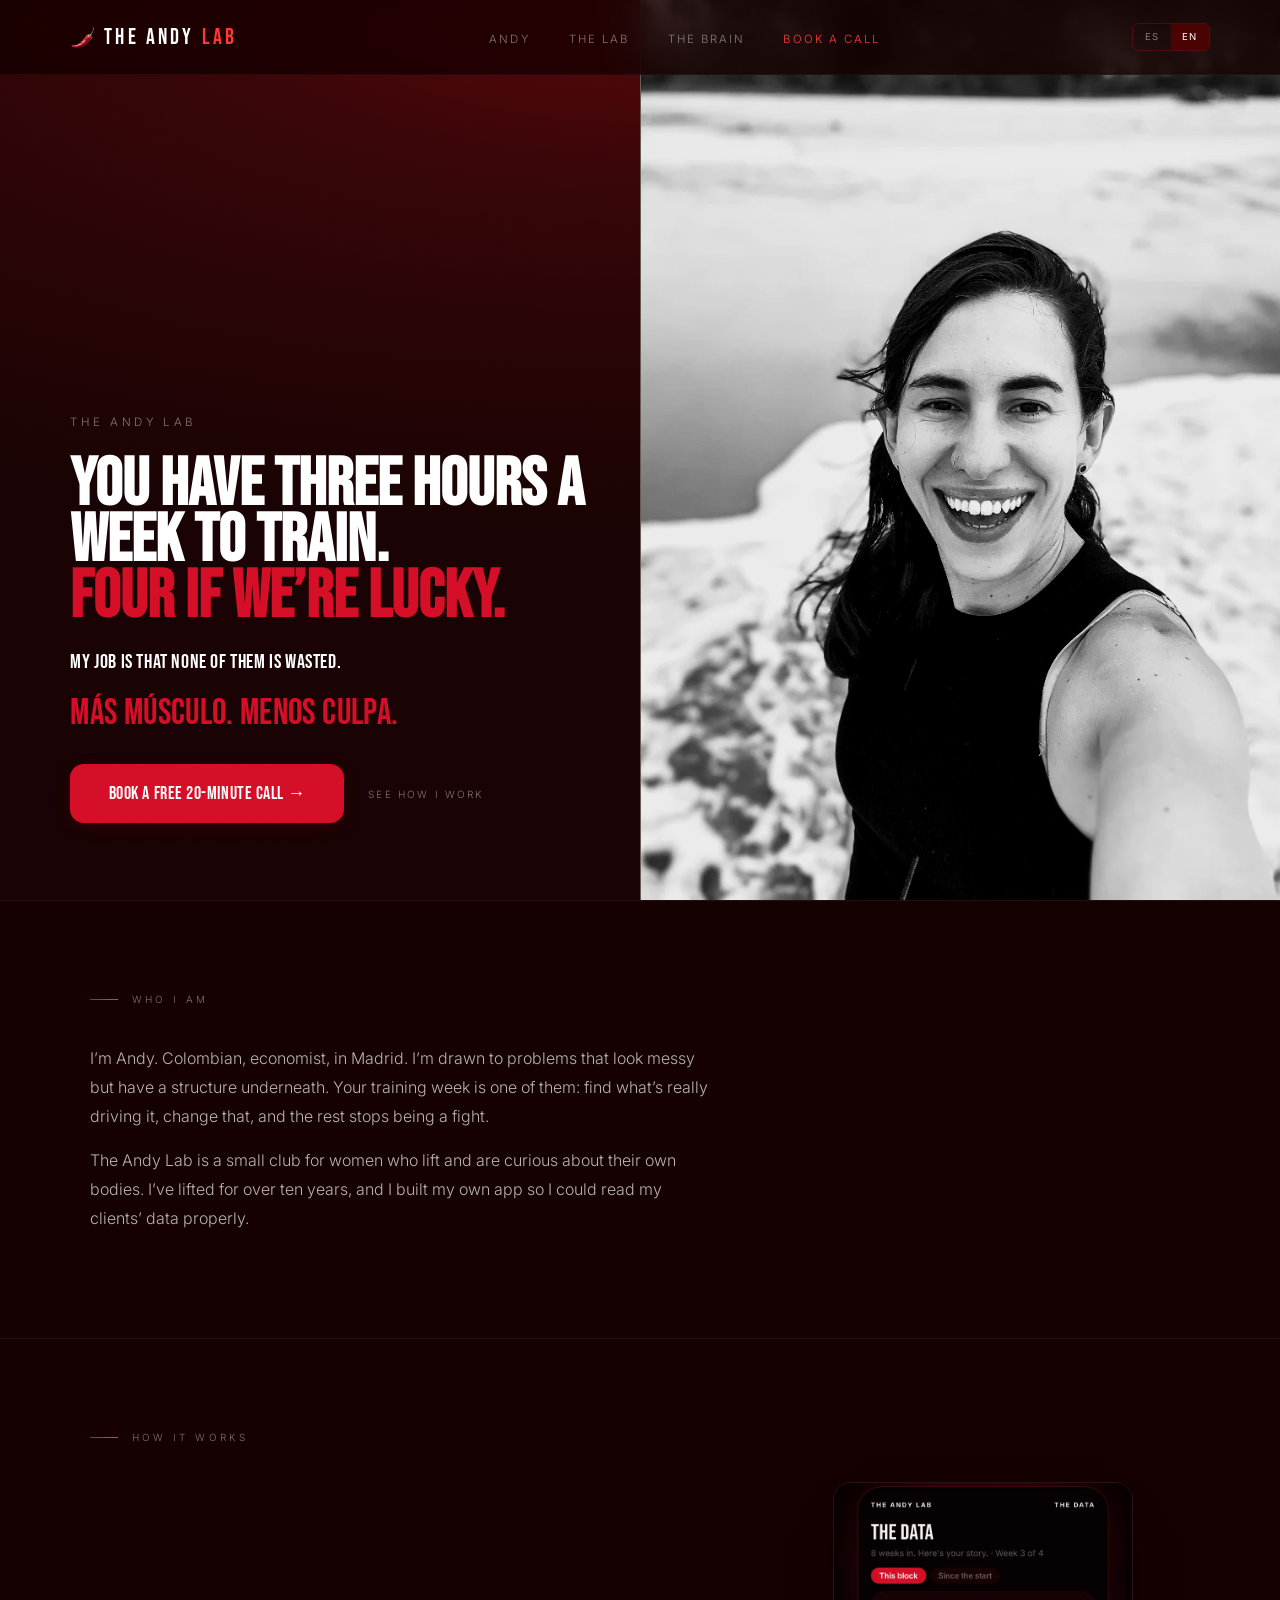
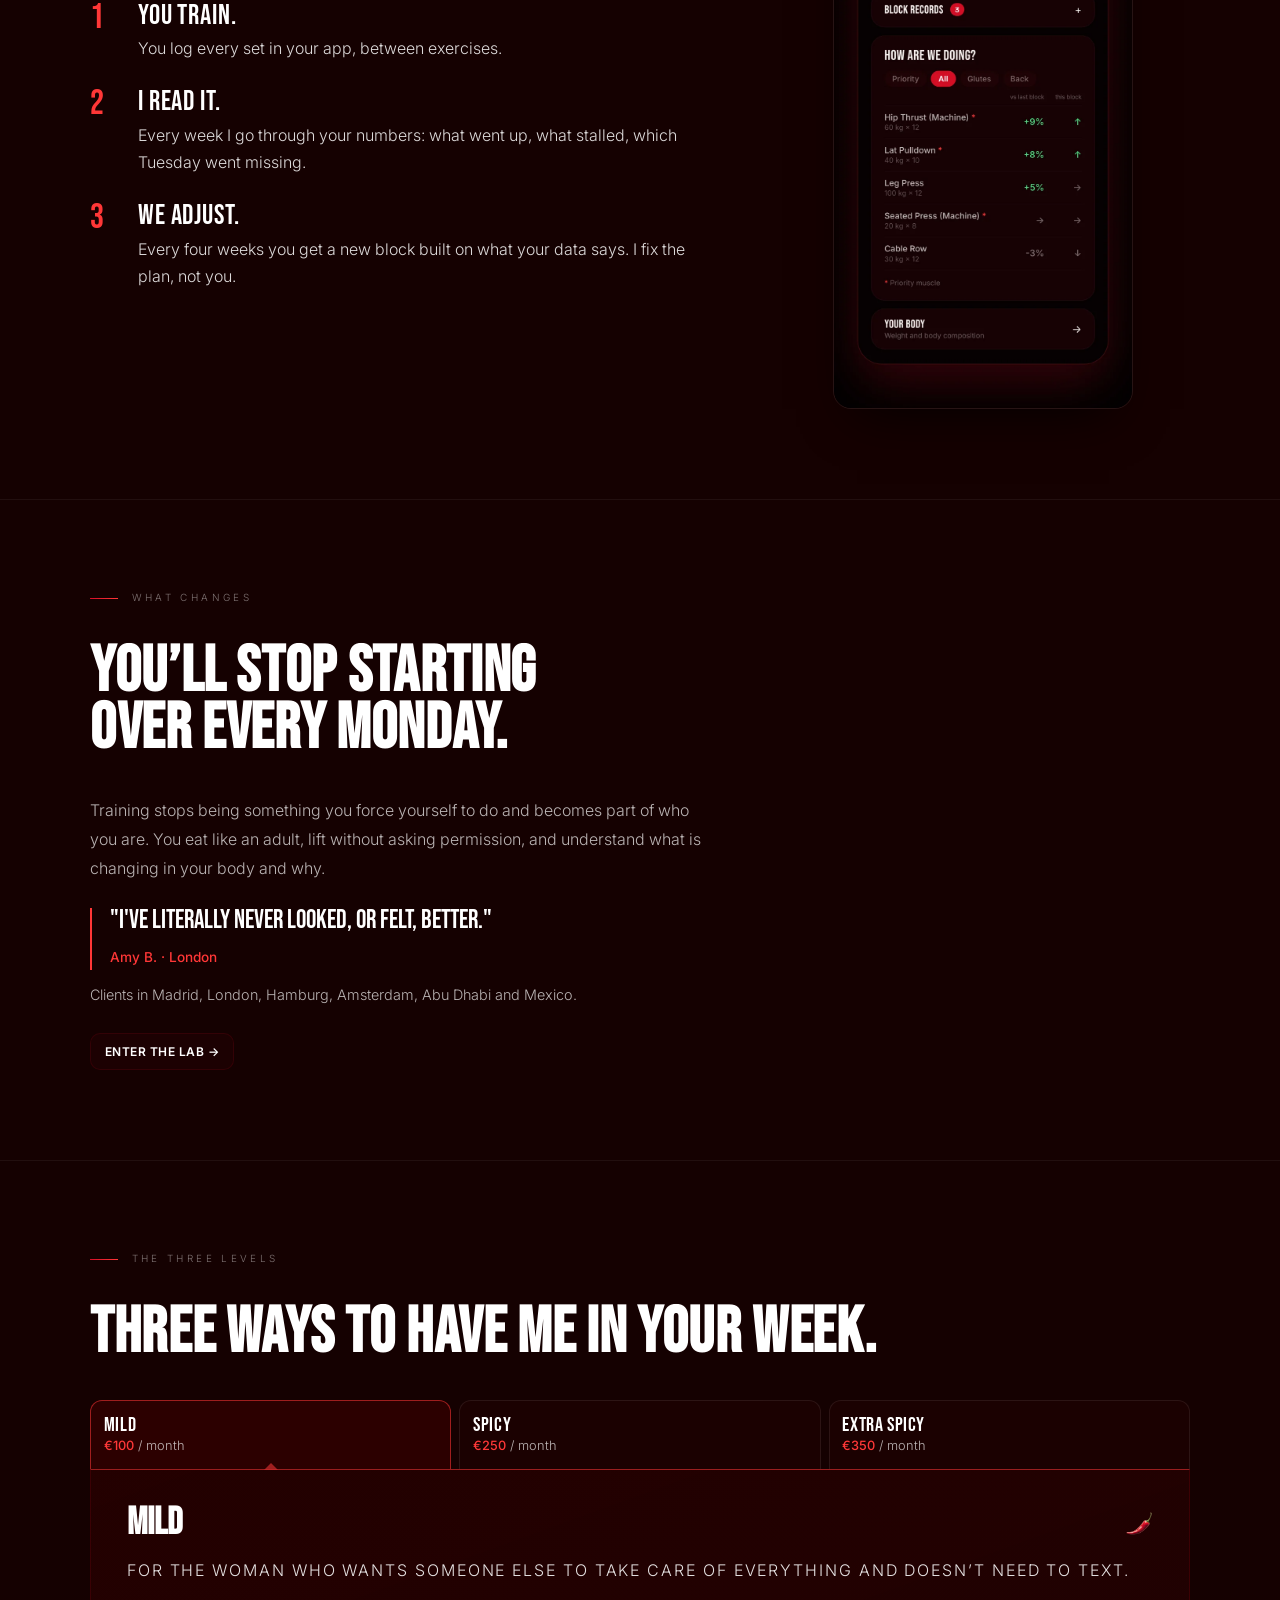
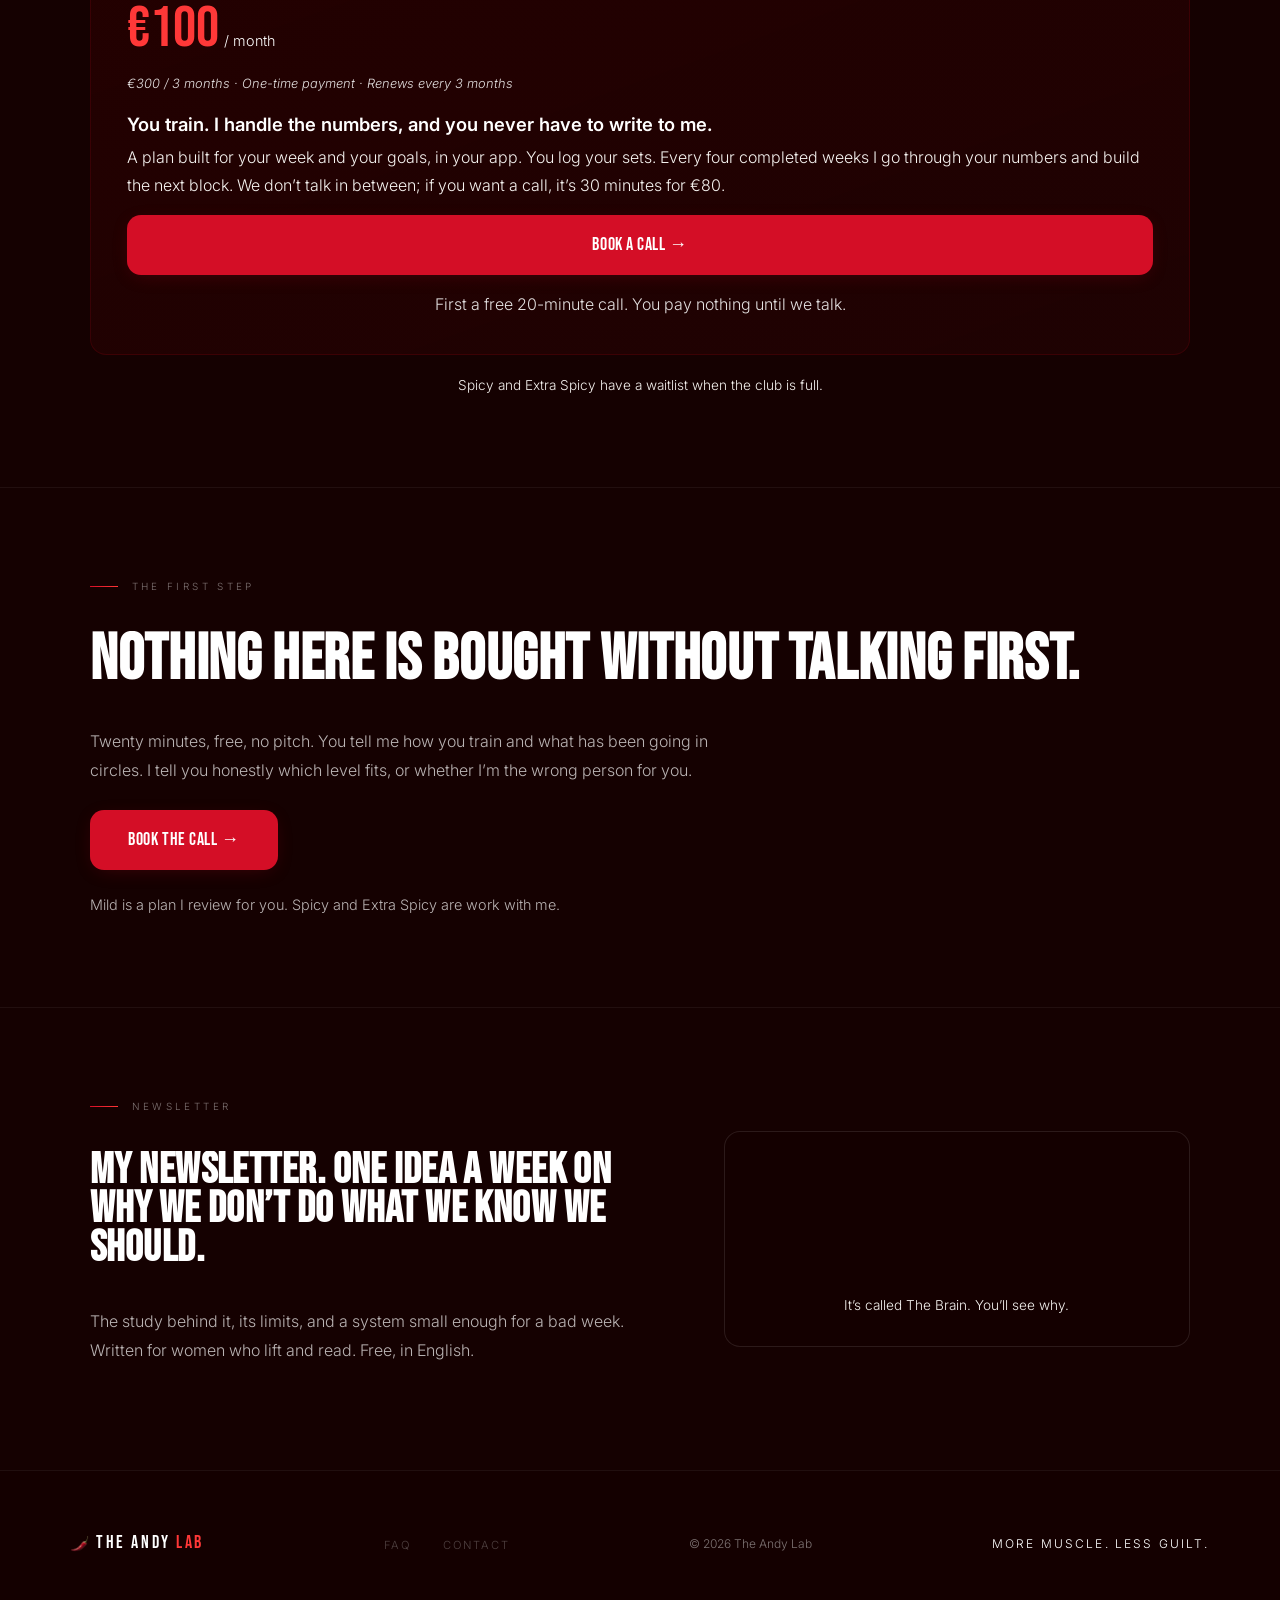
==== commit dcf9107d: "Add files via upload" ====
--- a/index.html
+++ b/index.html
@@ -289,6 +289,22 @@
 @media(max-width:768px){.hx-c .hx-pic{position:relative;left:auto;right:auto;top:auto;bottom:auto;width:auto;margin:0 calc(var(--gut) * -1);aspect-ratio:4/5;max-width:none}.hx-c .hx-pic img{object-position:50% 25%}.hx-c .hx-pic{border-left:0;border-bottom:1px solid rgba(250,249,246,.35)}.hx-c .hx-in{margin-top:2rem}}
 @media(max-width:768px){.hx-c{flex-direction:column;align-items:stretch;justify-content:flex-start;min-height:0;padding-top:0;padding-bottom:2.6rem}.hx-c .hx-pic{flex:none}.hx-c .hx-in{width:100%;margin-top:1.75rem}.hx-c h1{font-size:clamp(2.6rem,11.5vw,3.6rem)}}
 @media(max-width:768px){.hx-c .hx-pic{aspect-ratio:1/1;height:auto;min-height:0}.hx-c .hx-pic img{object-position:50% 40%}.hx-c .hx-in{display:flex;flex-direction:column;margin-top:1.1rem}.hx-c .hx-in>*{order:5}.hx-c .hx-in>h1{order:1;margin-bottom:.6rem}.hx-c .hx-in>.hx-line{order:2}.hx-c .hx-in>.hx-ctas{order:3;margin-top:1.1rem}.hx-c .hx-in>.hero-fine{order:4}.hx-c .hx-in>.hx-sub{order:6}.hx-c .hx-in>.hx-club{order:7}.hx-c .hero-text-link{width:auto!important;height:auto!important;min-height:44px;display:flex;align-items:center;justify-content:center}.hx-c .hero-text-link span{font-size:13px!important}}
+
+/* ===== how it works + newsletter block ===== */
+.hw{display:grid;grid-template-columns:minmax(0,1.2fr) minmax(0,.8fr);gap:clamp(2rem,5vw,4rem);align-items:center;margin-top:1.4rem}
+.hw-list{list-style:none;margin:0;padding:0;display:flex;flex-direction:column;gap:1.6rem}
+.hw-list li{display:grid;grid-template-columns:2rem minmax(0,1fr);gap:1rem;align-items:start}
+.hw-n{font-family:'Bebas Neue',sans-serif;font-size:2.2rem;line-height:.9;color:var(--accent-bright)}
+.hw-list b{display:block;font-family:'Bebas Neue',sans-serif;font-size:clamp(1.5rem,2.2vw,2rem);letter-spacing:.03em;font-weight:400;color:#fff;line-height:1;margin-bottom:.35rem}
+.hw-list p{margin:0;font-size:1rem;font-weight:300;color:var(--b85);line-height:1.7}
+.hw-shot img{display:block;width:100%;max-width:300px;height:auto;margin:0 auto;border-radius:18px;border:1px solid rgba(255,255,255,.08);box-shadow:0 24px 50px -24px rgba(0,0,0,.9)}
+.proof-more{font-size:.9rem;color:var(--b70);margin:.8rem 0 0}
+.nlb{display:grid;grid-template-columns:minmax(0,1.1fr) minmax(0,.9fr);gap:clamp(2rem,5vw,4rem);align-items:center}
+.nlb-h{font-size:clamp(1.9rem,3.4vw,3rem)!important;line-height:1}
+.nlb-form{background:rgba(21,1,1,.55);border:1px solid rgba(255,255,255,.1);border-radius:16px;padding:clamp(1.2rem,2.5vw,1.8rem)}
+.nlb-form iframe{width:100%;border:none;min-height:120px;display:block}
+.nlb-form .lv-fine{margin:.8rem 0 0}
+@media(max-width:820px){.hw,.nlb{grid-template-columns:1fr}.hw-shot{margin-top:.6rem}}
 </style>
 </head>
 <body>
@@ -315,17 +331,45 @@
 <div class="hx-pic"><img src="assets/img/andy-selfie.webp" srcset="assets/img/andy-selfie-800.webp 800w, assets/img/andy-selfie.webp 1400w" sizes="(min-width:769px) 50vw, 100vw" width="1400" height="1867" alt="Andy riendo en la playa" fetchpriority="high"></div>
 <div class="hx-in">
 <p class="hx-eyebrow">THE ANDY LAB</p>
-<h1 data-lang="es" style="font-size:clamp(2.6rem,7vw,100px)"><em style="color:#D40E26">Te enseñaron</em><br>a tenerle miedo<br>a tu cuerpo.</h1><h1 data-lang="en" style="font-size:clamp(2.6rem,7vw,100px)"><em style="color:#D40E26">You were taught</em><br>to be afraid of<br>your own body.</h1>
-<p class="hx-line" data-lang="es" style="font-size:20px">Levanta poco.<br>Ocupa poco espacio.<br>No te pongas grande.</p><p class="hx-line" data-lang="en" style="font-size:20px">Lift light.<br>Take up little space.<br>Don’t get too big.</p>
-<p class="hx-sub" data-lang="es">Muchas absorbimos esas reglas antes de poder cuestionarlas.</p><p class="hx-sub" data-lang="en">Many of us absorbed those rules before we could question them.</p>
-<p class="hx-club" data-lang="es">The Andy Lab es un club pequeño para mujeres que quieren ser más fuertes y sienten curiosidad por entender su cuerpo mejor. Lo lleva alguien de quien te gustaría ser amiga.</p><p class="hx-club" data-lang="en">The Andy Lab is a small club for women who want to get stronger and are curious about understanding their own bodies. Run by someone you’d want to be friends with.</p>
-<div class="hx-ctas"><a href="https://calendly.com/hello-theandylab/30min" target="_blank" rel="noopener" class="btn-p"><span data-lang="es">AGENDA TU LLAMADA GRATIS →</span><span data-lang="en">BOOK YOUR FREE CALL →</span></a><a href="#niveles" class="hero-text-link" style="width:146px;height:21px"><span data-lang="es" style="font-size:10px">Ver los tres niveles</span><span data-lang="en" style="font-size:10px">See the three levels</span></a></div>
-<p class="hero-fine" data-lang="es">Llamada gratis de 20 minutos. Vemos si encajamos.</p><p class="hero-fine" data-lang="en">Free 20-minute call. We see if we fit.</p>
+<h1 data-lang="es" style="font-size:clamp(2.2rem,5.2vw,5.4rem)">Tienes tres horas a la semana para entrenar.<br><em style="color:#D40E26">Cuatro, con suerte.</em></h1><h1 data-lang="en" style="font-size:clamp(2.2rem,5.2vw,5.4rem)">You have three hours a week to train.<br><em style="color:#D40E26">Four if we’re lucky.</em></h1>
+<p class="hx-line" data-lang="es" style="font-size:20px">Mi trabajo es que ninguna se desperdicie.</p><p class="hx-line" data-lang="en" style="font-size:20px">My job is that none of them is wasted.</p>
+<p class="hero-hook" style="margin-top:1rem;order:3;color:#D40E26">Más músculo. Menos culpa.</p>
+<div class="hx-ctas"><a href="https://calendly.com/hello-theandylab/30min" target="_blank" rel="noopener" class="btn-p"><span data-lang="es">AGENDA UNA LLAMADA GRATIS DE 20 MINUTOS →</span><span data-lang="en">BOOK A FREE 20-MINUTE CALL →</span></a><a href="#como-funciona" class="hero-text-link" style="width:146px;height:21px"><span data-lang="es" style="font-size:10px">Mira cómo trabajo</span><span data-lang="en" style="font-size:10px">See how I work</span></a></div>
+</div></section>
+
+<section class="lv" id="quien-soy"><div class="lv-in rv">
+<span class="etiq"><span data-lang="es">Quién soy</span><span data-lang="en">Who I am</span></span>
+<p class="lv-p" data-lang="es">Soy Andy. Colombiana, economista, en Madrid. Me atraen los problemas que parecen un desorden pero tienen una estructura debajo. Tu semana de entrenamiento es uno de ellos: cuando encuentras lo que de verdad la mueve y cambias eso, lo demás deja de ser una pelea.</p><p class="lv-p" data-lang="en">I’m Andy. Colombian, economist, in Madrid. I’m drawn to problems that look messy but have a structure underneath. Your training week is one of them: find what’s really driving it, change that, and the rest stops being a fight.</p>
+<p class="lv-p" data-lang="es">The Andy Lab es un club pequeño para mujeres que quieren ser más fuertes y sienten curiosidad por entender su propio cuerpo. Llevo más de diez años entrenando y construí mi propia app para poder leer bien los datos de mis clientas.</p><p class="lv-p" data-lang="en">The Andy Lab is a small club for women who lift and are curious about their own bodies. I’ve lifted for over ten years, and I built my own app so I could read my clients’ data properly.</p>
+</div></section>
+
+<section class="lv" id="como-funciona"><div class="lv-in rv">
+<span class="etiq"><span data-lang="es">Cómo funciona</span><span data-lang="en">How it works</span></span>
+<div class="hw">
+<ol class="hw-list">
+<li><span class="hw-n">1</span><div><b data-lang="es">Entrenas.</b><b data-lang="en">You train.</b><p data-lang="es">Registras cada serie en tu app, entre ejercicios.</p><p data-lang="en">You log every set in your app, between exercises.</p></div></li>
+<li><span class="hw-n">2</span><div><b data-lang="es">Yo lo leo.</b><b data-lang="en">I read it.</b><p data-lang="es">Cada semana reviso tus números: qué subió, qué se estancó, qué martes desapareció.</p><p data-lang="en">Every week I go through your numbers: what went up, what stalled, which Tuesday went missing.</p></div></li>
+<li><span class="hw-n">3</span><div><b data-lang="es">Ajustamos.</b><b data-lang="en">We adjust.</b><p data-lang="es">Cada cuatro semanas recibes un bloque nuevo, construido con lo que dicen tus datos. Yo arreglo el plan, no a ti.</p><p data-lang="en">Every four weeks you get a new block built on what your data says. I fix the plan, not you.</p></div></li>
+</ol>
+<div class="hw-shot"><img src="assets/img/app-v2-data.webp" width="760" height="1339" loading="lazy" alt="The Data: How are we doing? Each exercise compared with the previous block"></div>
+</div>
+</div></section>
+
+<section class="lv"><div class="lv-in proof rv">
+
+<div class="proof-txt">
+<span class="etiq"><span data-lang="es">Lo que cambia</span><span data-lang="en">What changes</span></span>
+<h2 class="lv-h2" data-lang="es">Vas a dejar de empezar<br>de cero cada lunes.</h2><h2 class="lv-h2" data-lang="en">You’ll stop starting<br>over every Monday.</h2>
+<p class="lv-p" data-lang="es">Entrenar deja de ser algo que te obligas a hacer y pasa a ser parte de quien eres. Comes como adulta, levantas pesas sin pedir permiso y entiendes qué cambia en tu cuerpo y por qué.</p><p class="lv-p" data-lang="en">Training stops being something you force yourself to do and becomes part of who you are. You eat like an adult, lift without asking permission, and understand what is changing in your body and why.</p>
+<blockquote class="proof-q"><p>"I've literally never looked, or felt, better."</p><cite>Amy B. · London</cite></blockquote>
+<p class="proof-more" data-lang="es">Clientas en Madrid, Londres, Hamburgo, Ámsterdam, Abu Dabi y México.</p><p class="proof-more" data-lang="en">Clients in Madrid, London, Hamburg, Amsterdam, Abu Dhabi and Mexico.</p>
+<div class="lv-cta"><a href="lab.html" class="btn-f"><span data-lang="es">Entra al Lab →</span><span data-lang="en">Enter the Lab →</span></a></div>
+</div>
 </div></section>
 
 <section class="lv" id="niveles"><div class="lv-in rv">
 <span class="etiq"><span data-lang="es">Los tres niveles</span><span data-lang="en">The three levels</span></span>
-<h2 class="lv-h2" data-lang="es">Elige cuánto de mí necesitas.</h2><h2 class="lv-h2" data-lang="en">Choose how much of me you need.</h2>
+<h2 class="lv-h2" data-lang="es">Tres formas de tenerme en tu semana.</h2><h2 class="lv-h2" data-lang="en">Three ways to have me in your week.</h2>
 <div class="tier-strip">
 <a href="#tier-mild"><b>Mild</b><span><em>€100</em> <span data-lang="es">/ mes</span><span data-lang="en">/ month</span></span></a>
 <a href="#tier-spicy"><b>Spicy</b><span><em>€250</em> <span data-lang="es">/ mes</span><span data-lang="en">/ month</span></span></a>
@@ -333,48 +377,54 @@
 </div>
 <div class="lv-grid" data-noswipe>
 <div class="lv-tier" id="tier-mild">
-<h3>Mild <span class="lv-peps"><img src="assets/img/pepper.png" alt=""></span></h3><p class="lv-for" data-lang="es">Para quien ya tiene el hábito de entrenar y quiere un plan bien hecho y personalizado.</p><p class="lv-for" data-lang="en">For people who already train and want a well-built, personalized plan.</p><div class="lv-price">€100<small data-lang="es">/ mes</small><small data-lang="en">/ month</small></div>
+<h3>Mild <span class="lv-peps"><img src="assets/img/pepper.png" alt=""></span></h3><p class="lv-for" data-lang="es">Para la mujer que quiere que otra persona se encargue de todo y no necesita escribirme.</p><p class="lv-for" data-lang="en">For the woman who wants someone else to take care of everything and doesn’t need to text.</p><div class="lv-price">€100<small data-lang="es">/ mes</small><small data-lang="en">/ month</small></div>
 <p class="lv-sub" data-lang="es">€300 / 3 meses · Pago único · Renueva cada 3 meses</p><p class="lv-sub" data-lang="en">€300 / 3 months · One-time payment · Renews every 3 months</p>
 <p class="lv-tag" data-lang="es">Tú entrenas. Yo me ocupo de los números, sin que tengas que escribirme.</p><p class="lv-tag" data-lang="en">You train. I handle the numbers, and you never have to write to me.</p>
-<p data-lang="es">Hablamos una vez y armo tu plan y tu app. Cada 4 semanas completadas de entrenamiento reviso tus datos y te dejo el plan ajustado para las 4 siguientes. Sin WhatsApp, sin check-ins, sin ningún ser superior al que rendirle cuentas (yo). Síguelo durante tres meses y vas a estar más fuerte que hoy, con las gráficas para demostrarlo. Si quieres hablar entre medias, son 30 minutos por €80.</p><p data-lang="en">We talk once, and I build your plan and your app. After every 4 completed weeks of training, I go through your data and adjust your plan for the next 4. No WhatsApp, no check-ins, no higher power to answer to (me). Follow it for three months and you’ll be stronger than you are today, with the charts to prove it. If you want to talk in between, it’s 30 minutes for €80.</p>
+<p data-lang="es">Un plan hecho para tu semana y tus objetivos, en tu app. Tú registras tus series. Cada cuatro semanas completadas reviso tus números y armo el siguiente bloque. No hablamos entre medias; si quieres una llamada, son 30 minutos por €80.</p><p data-lang="en">A plan built for your week and your goals, in your app. You log your sets. Every four completed weeks I go through your numbers and build the next block. We don’t talk in between; if you want a call, it’s 30 minutes for €80.</p>
 <a href="https://calendly.com/hello-theandylab/30min" target="_blank" rel="noopener" class="btn-p"><span data-lang="es">Agendar llamada →</span><span data-lang="en">Book a call →</span></a><p class="lv-alt lv-fine" data-lang="es">Primero una llamada gratis de 20 minutos. No pagas nada hasta que hablemos.</p><p class="lv-alt lv-fine" data-lang="en">First a free 20-minute call. You pay nothing until we talk.</p></div>
 <div class="lv-tier" id="tier-spicy">
 <h3>Spicy <span class="lv-peps"><img src="assets/img/pepper.png" alt=""><img src="assets/img/pepper.png" alt=""></span></h3><p class="lv-for" data-lang="es">Para quien quiere trabajar con alguien y entender lo que hace.</p><p class="lv-for" data-lang="en">For women who want to work with someone and understand what they’re doing.</p><div class="lv-price">€250<small data-lang="es">/ mes</small><small data-lang="en">/ month</small></div>
 <p class="lv-sub" data-lang="es">€250 / mes · Solo entrenamiento · Mínimo 3 meses (3 bloques de 4 semanas)</p><p class="lv-sub" data-lang="en">€250 / month · Training only · 3-month minimum (3 blocks of 4 weeks)</p>
 <p class="lv-tag" data-lang="es">Tú entrenas y me tienes en el bolsillo para cualquier duda.</p><p class="lv-tag" data-lang="en">You train, and you have me in your pocket for any question.</p>
-<p data-lang="es">Armo tu plan sobre tu semana y tus objetivos, para que llegues al gym sabiendo qué te toca. Cada 4 semanas completadas de entrenamiento nos sentamos con tu informe a ver qué funcionó, qué se estancó y por qué, para que entiendas cada decisión y adivines menos. Entre llamadas me tienes por WhatsApp, con respuesta en 48 horas laborables: cuando algo no te cuadra, me preguntas y lo resolvemos. Si lo sigues, te vuelves más fuerte, entiendes tu entrenamiento y empiezas a mirar tu cuerpo con otros ojos.</p><p data-lang="en">I build your plan around your week and your goals, so you walk into the gym already knowing what to do. After every 4 completed weeks of training, we sit down with your report and go through what worked, what stalled and why, so you understand every decision and guess less. Between calls, you have me on WhatsApp, with replies within 48 business hours: when something doesn’t add up, you ask and we sort it out. Follow it and you get stronger, you understand your training, and you start seeing your body differently.</p>
+<p data-lang="es">Todo lo de Mild, y yo en tu semana. Una revisión juntas cada cuatro semanas y WhatsApp cuando surge algo: el viaje, el hombro que molesta, la semana que se vino abajo. Respondo en 48 horas laborables, con tus números delante.</p><p data-lang="en">Everything in Mild, plus me in your week. A review together every four weeks, and WhatsApp when something comes up: the trip, the sore shoulder, the week that fell apart. I reply within 48 business hours, with your numbers in front of me.</p>
 <a href="https://calendly.com/hello-theandylab/30min" target="_blank" rel="noopener" class="btn-p"><span data-lang="es">Agendar llamada →</span><span data-lang="en">Book a call →</span></a><p class="lv-alt lv-fine" data-lang="es">Primero una llamada gratis de 20 minutos. No pagas nada hasta que hablemos.</p><p class="lv-alt lv-fine" data-lang="en">First a free 20-minute call. You pay nothing until we talk.</p></div>
 <div class="lv-tier hot" id="tier-extra">
 <h3>Extra Spicy <span class="lv-peps"><img src="assets/img/pepper.png" alt=""><img src="assets/img/pepper.png" alt=""><img src="assets/img/pepper.png" alt=""></span></h3><p class="lv-for" data-lang="es">Para quien sabe que entrenar es la mitad de la ecuación y quiere aprender a comer.</p><p class="lv-for" data-lang="en">For women who know training is half the equation and want to learn how to eat.</p><div class="lv-price">€350<small data-lang="es">/ mes</small><small data-lang="en">/ month</small></div>
 <p class="lv-sub" data-lang="es">€350 / mes · Entrenamiento y comida · Mínimo 3 meses (3 bloques de 4 semanas)</p><p class="lv-sub" data-lang="en">€350 / month · Training and food · 3-month minimum (3 blocks of 4 weeks)</p>
 <p class="lv-tag" data-lang="es">Tú entrenas y además me meto en tu cocina para que aprendas a comer.</p><p class="lv-tag" data-lang="en">You train, and on top of that I get into your kitchen so you learn how to eat.</p>
-<p data-lang="es">Todo lo de Spicy, y tu comida. Armamos tu plan de alimentación sobre lo que te gusta, lo que estás dispuesta a hacer y tus innegociables, y lo ajustamos cada 4 semanas completadas. En la app ves cuánta proteína, carbohidratos y grasa te quedan en el día, y si comes fuera y no tienes ni idea de los macros, marcas que la comiste y sigues, sin culpa. Viajo mucho y me gusta el vino, así que aprendes a comer bien en un vuelo y en una cena de sábado. Síguelo y te vuelves más fuerte, entiendes mejor la nutrición y tomar decisiones con la comida se vuelve más fácil.</p><p data-lang="en">Everything in Spicy, plus your food. We build your eating plan around what you like, what you’re willing to do and your non-negotiables, and we adjust it after every 4 completed weeks. In the app you see how much protein, carbs and fat you have left for the day, and if you eat out and have no idea of the macros, you mark that you ate it and move on, guilt-free. I travel a lot and I like wine, so you learn to eat well on a flight and at a Saturday dinner. Follow it and you get stronger, you understand nutrition better, and making food decisions gets easier.</p>
+<p data-lang="es">Todo lo de Spicy, más la comida. Un plan de alimentación construido igual que tu entrenamiento, para que nunca más te quedes frente a la nevera a las 6 de la tarde haciendo cuentas. La app ya las hizo. Con pan incluido.</p><p data-lang="en">Everything in Spicy, plus food. A nutrition plan built the same way as your training, so you never again stand in front of the fridge at 6 pm doing maths. The app did it. Bread included.</p>
 <a href="https://calendly.com/hello-theandylab/30min" target="_blank" rel="noopener" class="btn-p"><span data-lang="es">Agendar llamada →</span><span data-lang="en">Book a call →</span></a><p class="lv-alt lv-fine" data-lang="es">Primero una llamada gratis de 20 minutos. No pagas nada hasta que hablemos.</p><p class="lv-alt lv-fine" data-lang="en">First a free 20-minute call. You pay nothing until we talk.</p></div>
-</div></div>
+</div>
+<p class="lv-fine" data-lang="es" style="margin-top:1.2rem">Spicy y Extra Spicy tienen lista de espera cuando el club está lleno.</p><p class="lv-fine" data-lang="en" style="margin-top:1.2rem">Spicy and Extra Spicy have a waitlist when the club is full.</p></div>
 <script>(function(){var tabs=document.querySelectorAll('.tier-strip a'),cards=document.querySelectorAll('#niveles .lv-tier');function show(id,scroll){tabs.forEach(function(a){a.classList.toggle('on',a.getAttribute('href')==='#'+id)});cards.forEach(function(c){c.classList.toggle('on',c.id===id)});if(scroll){var s=document.querySelector('.tier-strip');var y=s.getBoundingClientRect().top+window.pageYOffset-80;if(Math.abs(window.pageYOffset-y)>120)window.scrollTo({top:y,behavior:'smooth'})}}tabs.forEach(function(a){a.addEventListener('click',function(e){e.preventDefault();show(a.getAttribute('href').slice(1),false)})});document.querySelectorAll('a[href^="#tier-"]:not(.tier-strip a)').forEach(function(a){a.addEventListener('click',function(){show(a.getAttribute('href').slice(1),false)})});var h=location.hash.replace('#','');show(/^tier-/.test(h)?h:'tier-mild',false);})();</script>
 </section>
-<section class="lv"><div class="lv-in proof rv">
-
-<div class="proof-txt">
-<span class="etiq"><span data-lang="es">Lo que cambia</span><span data-lang="en">What changes</span></span>
-<h2 class="lv-h2" data-lang="es">Vas a dejar de empezar<br>de cero cada lunes.</h2><h2 class="lv-h2" data-lang="en">You’ll stop starting<br>over every Monday.</h2>
-<p class="lv-p" data-lang="es">Entrenar deja de ser algo que te obligas a hacer y pasa a ser parte de quien eres. Comes como adulta, levantas pesas sin pedir permiso y entiendes qué cambia en tu cuerpo y por qué.</p><p class="lv-p" data-lang="en">Training stops being something you force yourself to do and becomes part of who you are. You eat like an adult, lift without asking permission, and understand what is changing in your body and why.</p>
-<blockquote class="proof-q"><p>"I've literally never looked, or felt, better."</p><cite>Amy B. · London</cite></blockquote>
-<div class="lv-cta"><a href="lab.html" class="btn-f"><span data-lang="es">Entra al Lab →</span><span data-lang="en">Enter the Lab →</span></a></div>
-</div>
-</div></section>
 
 <section class="lv lv-talk2"><div class="lv-in rv">
 <div class="lt2-txt">
 <span class="etiq"><span data-lang="es">El primer paso</span><span data-lang="en">The first step</span></span>
-<h2 class="lv-h2" data-lang="es">Aquí se habla primero.</h2><h2 class="lv-h2" data-lang="en">Here, we talk first.</h2>
-<p class="lv-p" data-lang="es" >Primero hacemos una llamada de 20 minutos. Nos conocemos mejor y decidimos si The Andy Lab es para ti.</p><p class="lv-p" data-lang="en" >We do a free 20-minute call. You tell me what your week looks like and what you’ve tried before, and I tell you if this is for you. If it isn’t, I’ll tell you that too.</p>
-<p class="lv-p" data-lang="es" >Si no hay cupo en Spicy o Extra Spicy, te apunto a la lista de espera.</p><p class="lv-p" data-lang="en" >If Spicy and Extra Spicy are full, I put you on the waitlist.</p>
-<div class="lv-cta"><a href="https://calendly.com/hello-theandylab/30min" target="_blank" rel="noopener" class="btn-p"><span data-lang="es">Agendar llamada de 20 minutos →</span><span data-lang="en">Book a 20-minute call →</span></a><a href="lab.html" class="btn-f"><span data-lang="es">Mira cómo trabajo →</span><span data-lang="en">See how I work →</span></a></div>
+<h2 class="lv-h2" data-lang="es">Aquí no se compra nada sin hablar antes.</h2><h2 class="lv-h2" data-lang="en">Nothing here is bought without talking first.</h2>
+<p class="lv-p" data-lang="es">Veinte minutos, gratis, sin discurso de venta. Me cuentas cómo entrenas y en qué llevas tiempo dando vueltas sin avanzar. Yo te digo con honestidad qué nivel te encaja, o si no soy la persona indicada.</p><p class="lv-p" data-lang="en">Twenty minutes, free, no pitch. You tell me how you train and what has been going in circles. I tell you honestly which level fits, or whether I’m the wrong person for you.</p>
+<div class="lv-cta"><a href="https://calendly.com/hello-theandylab/30min" target="_blank" rel="noopener" class="btn-p"><span data-lang="es">Agendar la llamada →</span><span data-lang="en">Book the call →</span></a></div>
 <p class="lt2-note" data-lang="es">Mild es un plan que reviso por ti. Spicy y Extra Spicy son trabajo conmigo.</p><p class="lt2-note" data-lang="en">Mild is a plan I review for you. Spicy and Extra Spicy are work with me.</p>
 </div>
 
 </div>
+</section>
+
+<section class="lv" id="newsletter"><div class="lv-in rv">
+<div class="nlb">
+<div>
+<span class="etiq">Newsletter</span>
+<h2 class="lv-h2 nlb-h" data-lang="es">Mi newsletter. Una idea por semana sobre por qué no hacemos lo que sabemos que deberíamos hacer.</h2><h2 class="lv-h2 nlb-h" data-lang="en">My newsletter. One idea a week on why we don’t do what we know we should.</h2>
+<p class="lv-p" data-lang="es">El estudio que la respalda, sus límites y un sistema lo bastante pequeño para una mala semana. Escrita para mujeres que entrenan fuerza y les gusta leer. Gratis, en inglés.</p><p class="lv-p" data-lang="en">The study behind it, its limits, and a system small enough for a bad week. Written for women who lift and read. Free, in English.</p>
+</div>
+<div class="nlb-form">
+<iframe data-tally-src="https://tally.so/embed/ja8X0R?alignLeft=1&hideTitle=1&transparentBackground=1&dynamicHeight=1&theme=dark" loading="lazy" width="100%" height="120" frameborder="0" marginheight="0" marginwidth="0" title="Newsletter"></iframe>
+<p class="lv-fine" data-lang="es">Se llama The Brain. Ya verás por qué.</p><p class="lv-fine" data-lang="en">It’s called The Brain. You’ll see why.</p>
+</div>
+</div>
+</div>
+<script>var d=document,w="https://tally.so/widgets/embed.js",v=function(){"undefined"!=typeof Tally?Tally.loadEmbeds():d.querySelectorAll("iframe[data-tally-src]:not([src])").forEach(function(e){e.src=e.dataset.tallySrc})};if("undefined"!=typeof Tally)v();else if(!d.querySelector('script[src="'+w+'"]')){var sc=d.createElement("script");sc.src=w;sc.onload=v;sc.onerror=v;d.body.appendChild(sc)}</script>
 </section>
 
 <!-- FOOTER -->
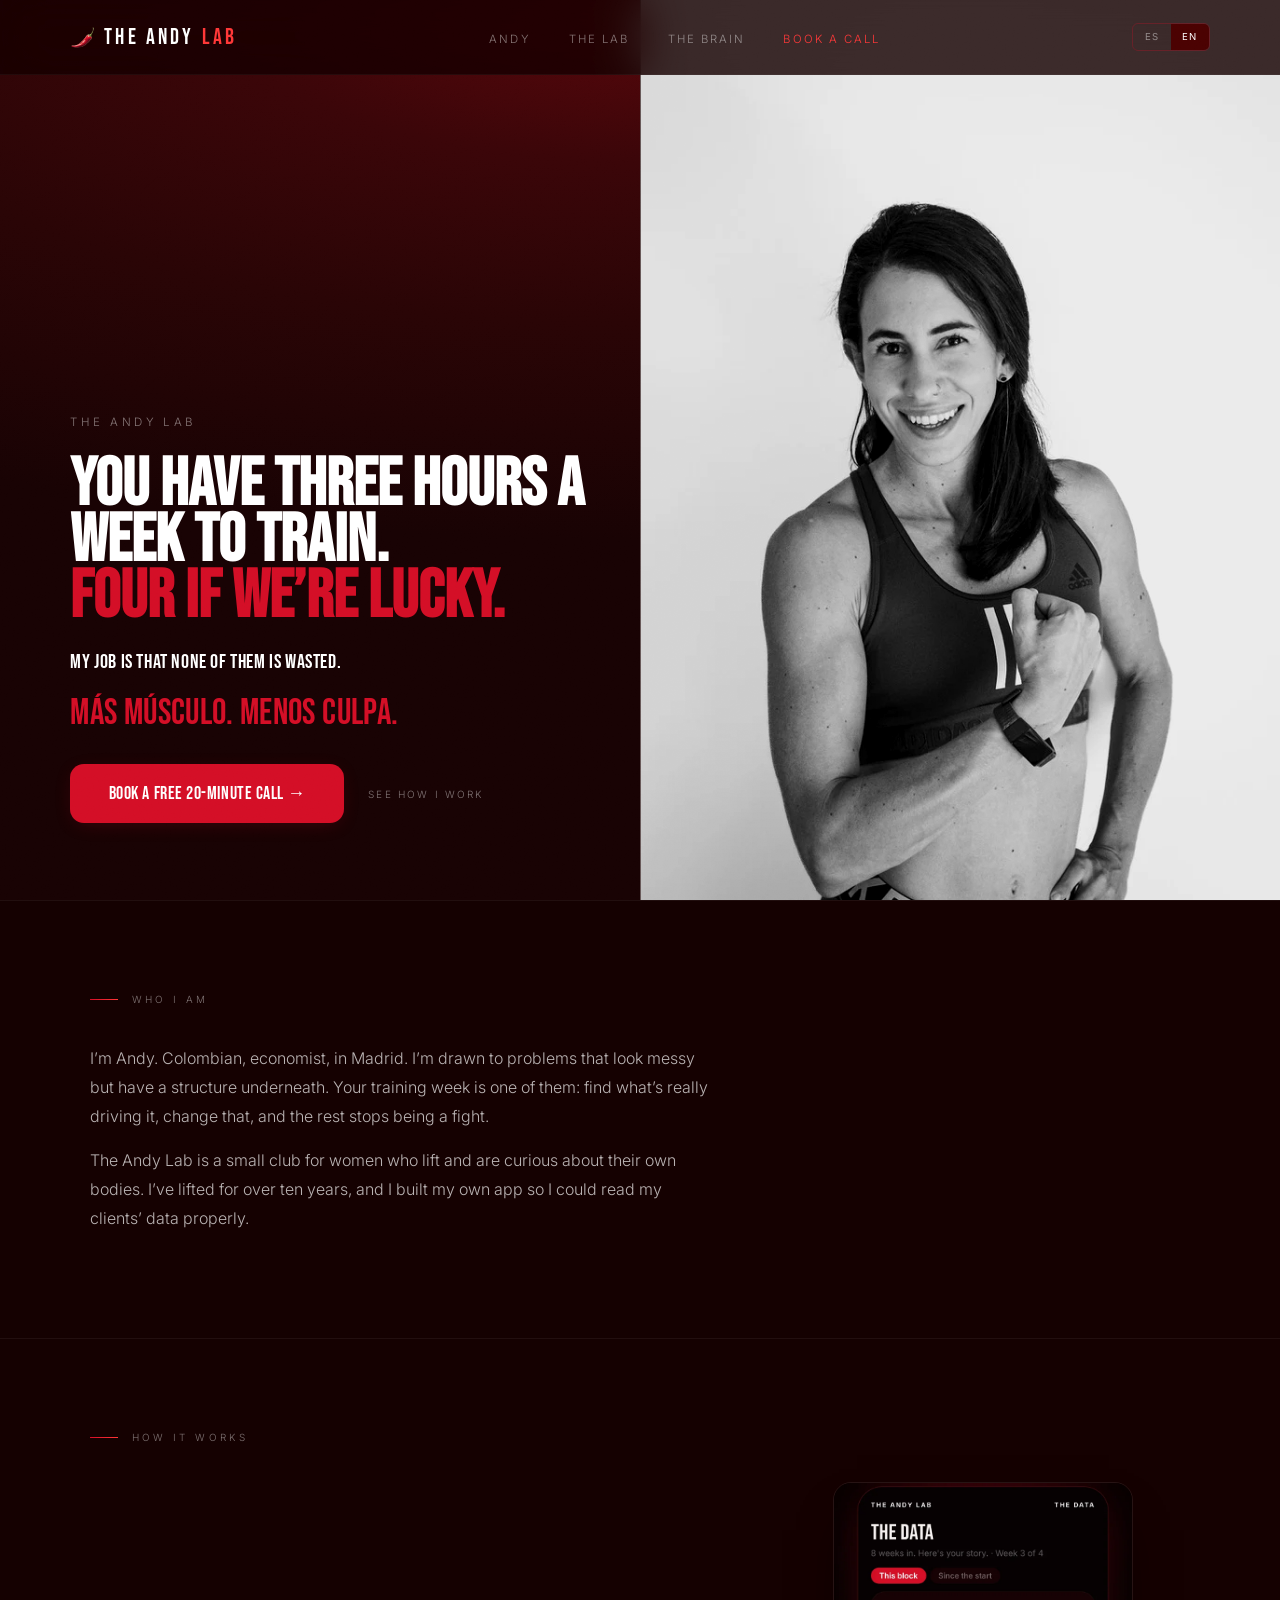
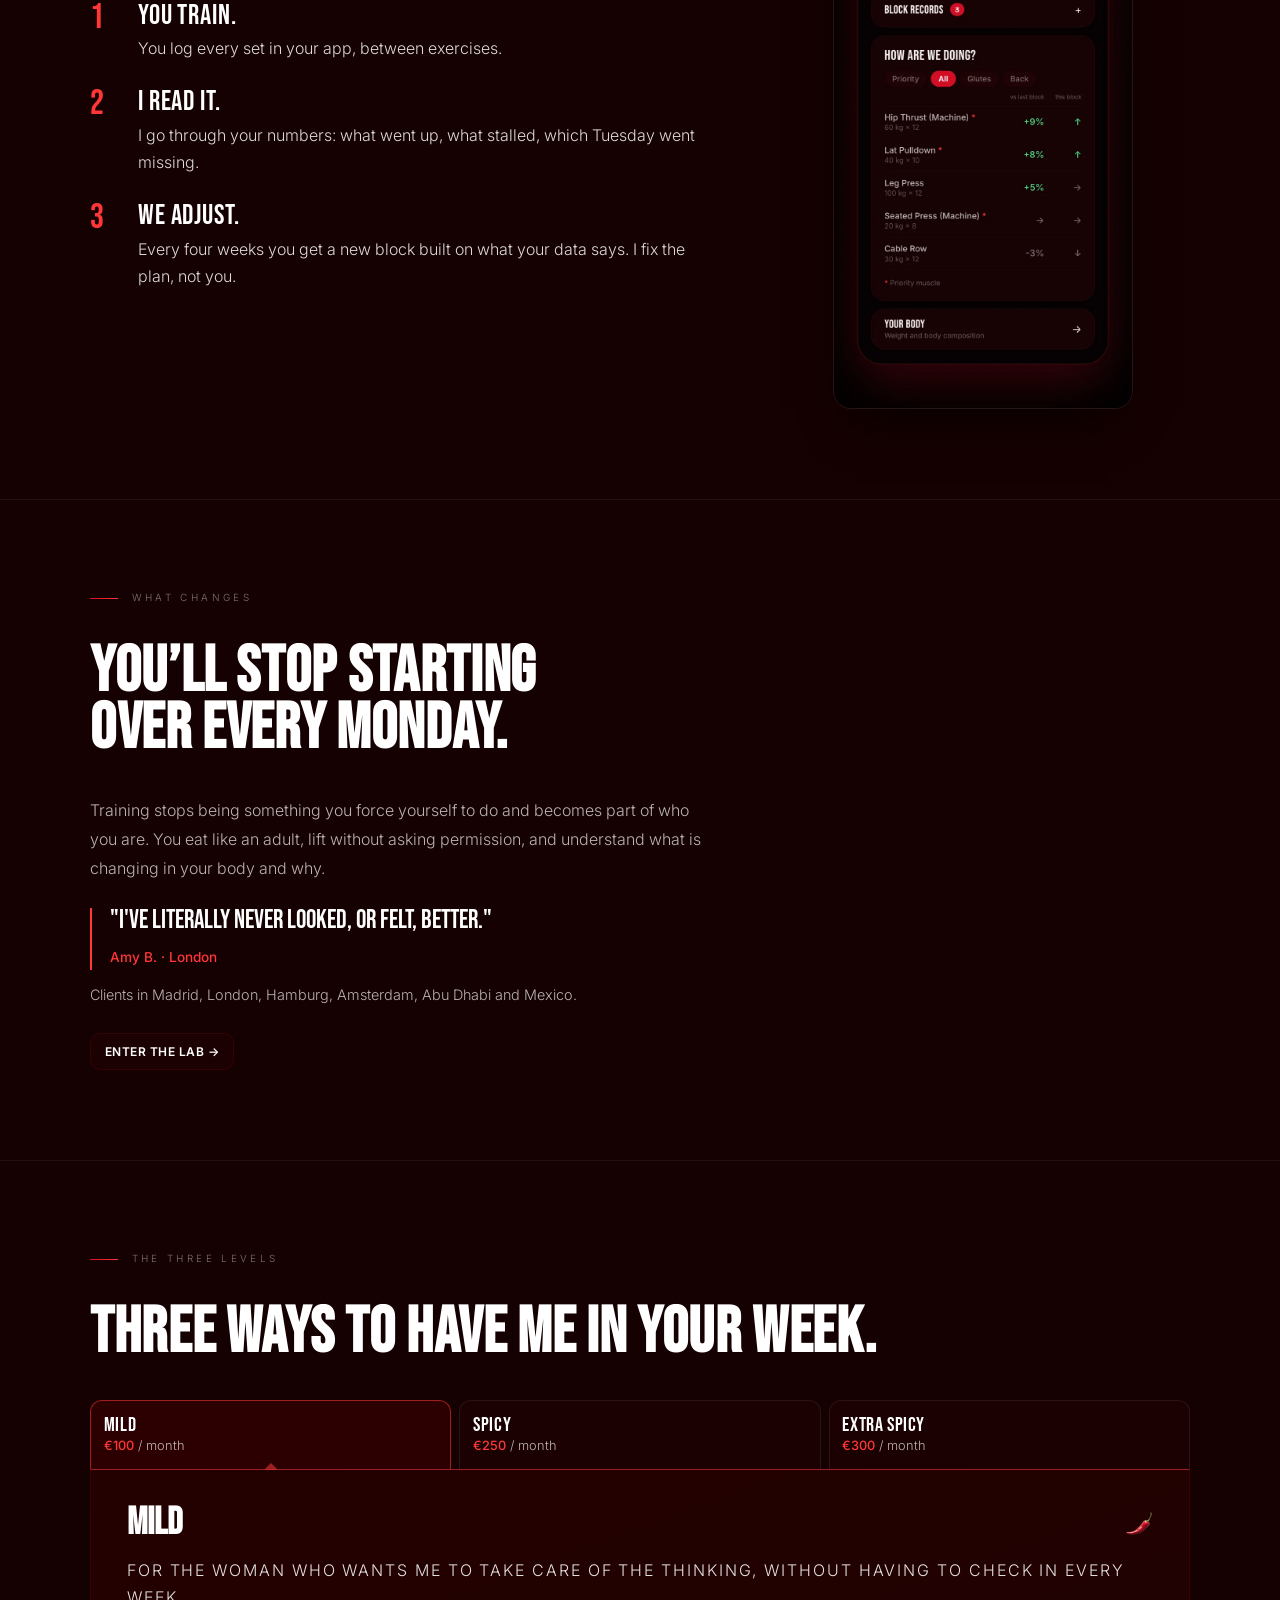
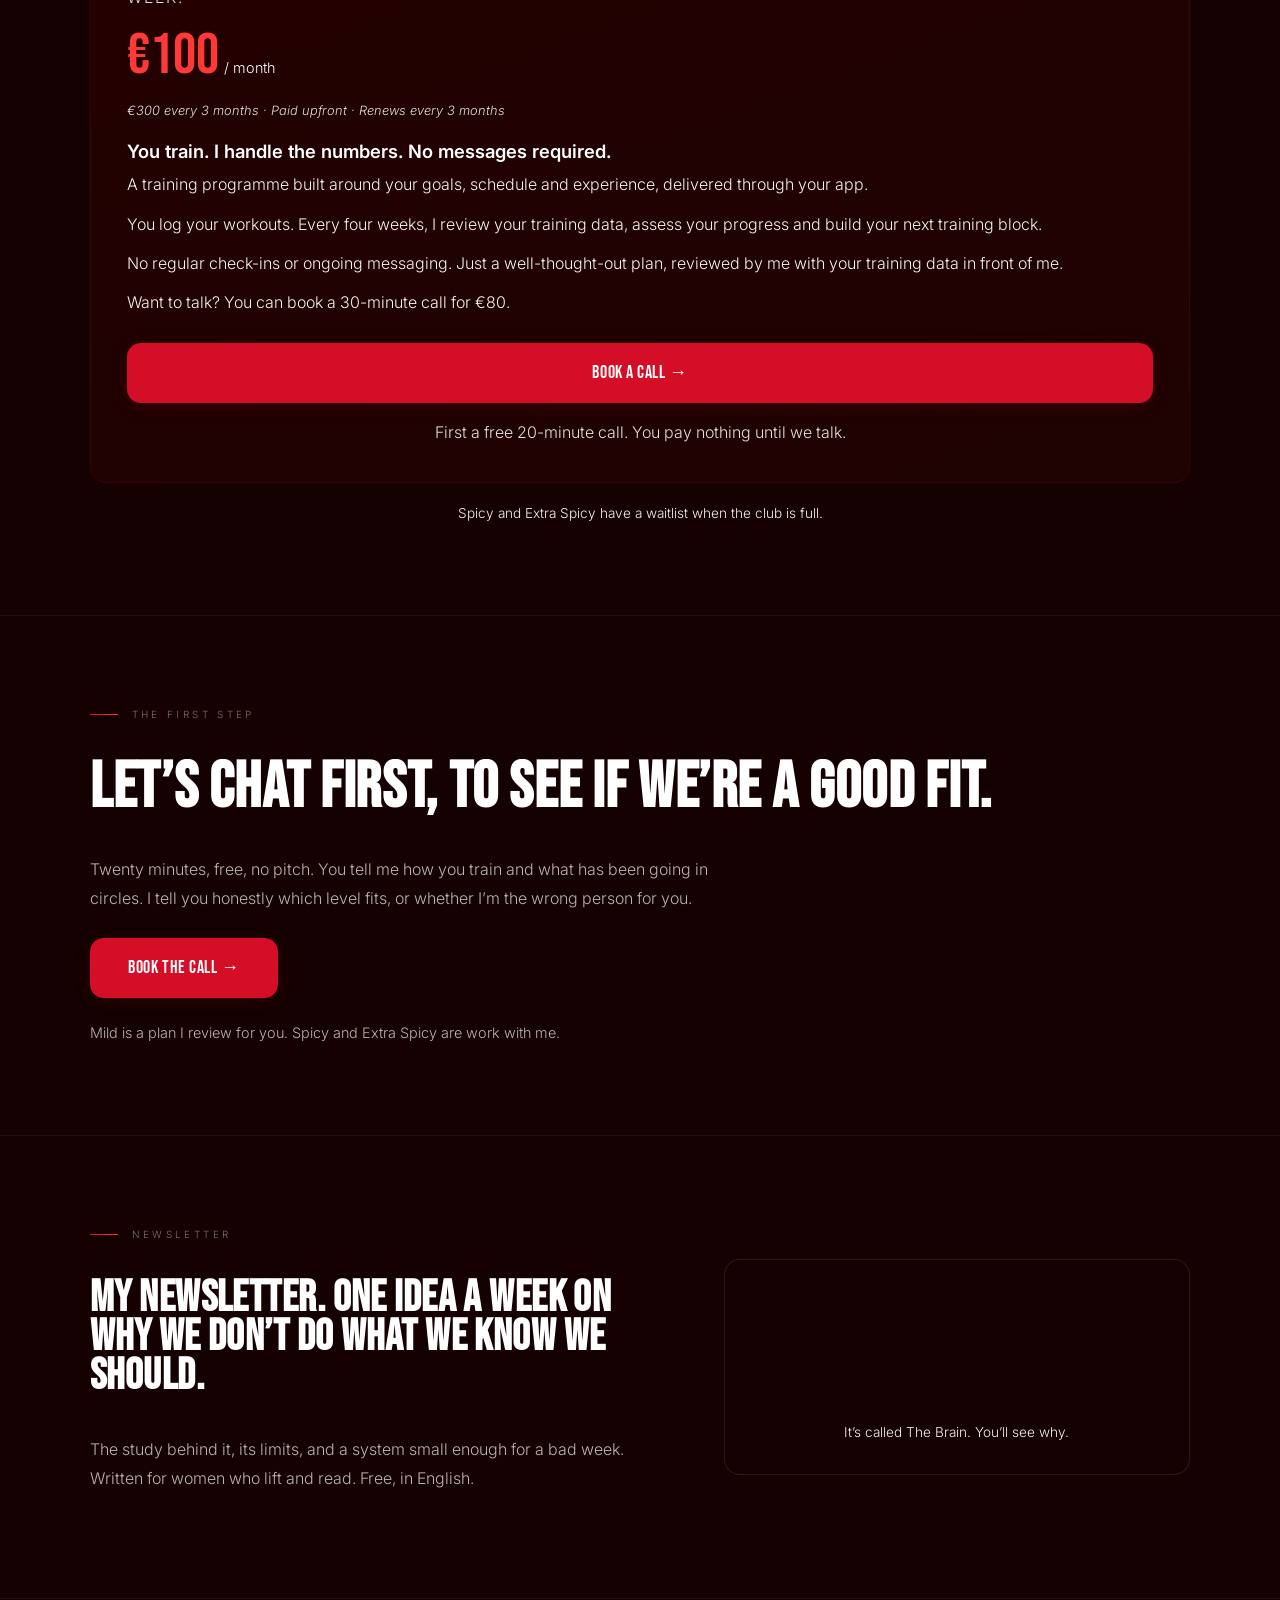
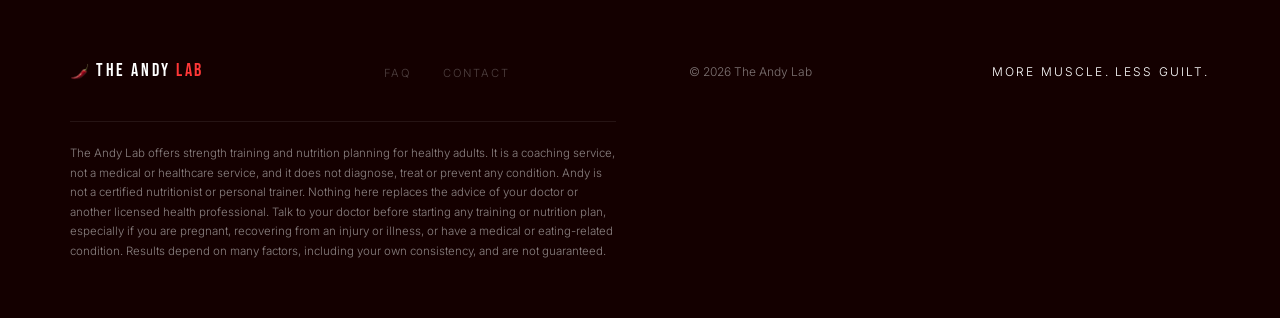
==== commit 28507c32: "Add files via upload" ====
--- a/index.html
+++ b/index.html
@@ -328,7 +328,7 @@
 
 <!-- HERO -->
 <section class="hx hx-c">
-<div class="hx-pic"><img src="assets/img/andy-selfie.webp" srcset="assets/img/andy-selfie-800.webp 800w, assets/img/andy-selfie.webp 1400w" sizes="(min-width:769px) 50vw, 100vw" width="1400" height="1867" alt="Andy riendo en la playa" fetchpriority="high"></div>
+<div class="hx-pic"><img src="assets/img/andy-hero-new.webp" width="814" height="966" alt="Andy sonriendo, flexionando el brazo" fetchpriority="high"></div>
 <div class="hx-in">
 <p class="hx-eyebrow">THE ANDY LAB</p>
 <h1 data-lang="es" style="font-size:clamp(2.2rem,5.2vw,5.4rem)">Tienes tres horas a la semana para entrenar.<br><em style="color:#D40E26">Cuatro, con suerte.</em></h1><h1 data-lang="en" style="font-size:clamp(2.2rem,5.2vw,5.4rem)">You have three hours a week to train.<br><em style="color:#D40E26">Four if we’re lucky.</em></h1>
@@ -348,7 +348,7 @@
 <div class="hw">
 <ol class="hw-list">
 <li><span class="hw-n">1</span><div><b data-lang="es">Entrenas.</b><b data-lang="en">You train.</b><p data-lang="es">Registras cada serie en tu app, entre ejercicios.</p><p data-lang="en">You log every set in your app, between exercises.</p></div></li>
-<li><span class="hw-n">2</span><div><b data-lang="es">Yo lo leo.</b><b data-lang="en">I read it.</b><p data-lang="es">Cada semana reviso tus números: qué subió, qué se estancó, qué martes desapareció.</p><p data-lang="en">Every week I go through your numbers: what went up, what stalled, which Tuesday went missing.</p></div></li>
+<li><span class="hw-n">2</span><div><b data-lang="es">Yo lo leo.</b><b data-lang="en">I read it.</b><p data-lang="es">Reviso tus números: qué subió, qué se estancó, qué martes desapareció.</p><p data-lang="en">I go through your numbers: what went up, what stalled, which Tuesday went missing.</p></div></li>
 <li><span class="hw-n">3</span><div><b data-lang="es">Ajustamos.</b><b data-lang="en">We adjust.</b><p data-lang="es">Cada cuatro semanas recibes un bloque nuevo, construido con lo que dicen tus datos. Yo arreglo el plan, no a ti.</p><p data-lang="en">Every four weeks you get a new block built on what your data says. I fix the plan, not you.</p></div></li>
 </ol>
 <div class="hw-shot"><img src="assets/img/app-v2-data.webp" width="760" height="1339" loading="lazy" alt="The Data: How are we doing? Each exercise compared with the previous block"></div>
@@ -373,26 +373,29 @@
 <div class="tier-strip">
 <a href="#tier-mild"><b>Mild</b><span><em>€100</em> <span data-lang="es">/ mes</span><span data-lang="en">/ month</span></span></a>
 <a href="#tier-spicy"><b>Spicy</b><span><em>€250</em> <span data-lang="es">/ mes</span><span data-lang="en">/ month</span></span></a>
-<a href="#tier-extra"><b>Extra Spicy</b><span><em>€350</em> <span data-lang="es">/ mes</span><span data-lang="en">/ month</span></span></a>
+<a href="#tier-extra"><b>Extra Spicy</b><span><em>€300</em> <span data-lang="es">/ mes</span><span data-lang="en">/ month</span></span></a>
 </div>
 <div class="lv-grid" data-noswipe>
 <div class="lv-tier" id="tier-mild">
-<h3>Mild <span class="lv-peps"><img src="assets/img/pepper.png" alt=""></span></h3><p class="lv-for" data-lang="es">Para la mujer que quiere que otra persona se encargue de todo y no necesita escribirme.</p><p class="lv-for" data-lang="en">For the woman who wants someone else to take care of everything and doesn’t need to text.</p><div class="lv-price">€100<small data-lang="es">/ mes</small><small data-lang="en">/ month</small></div>
-<p class="lv-sub" data-lang="es">€300 / 3 meses · Pago único · Renueva cada 3 meses</p><p class="lv-sub" data-lang="en">€300 / 3 months · One-time payment · Renews every 3 months</p>
-<p class="lv-tag" data-lang="es">Tú entrenas. Yo me ocupo de los números, sin que tengas que escribirme.</p><p class="lv-tag" data-lang="en">You train. I handle the numbers, and you never have to write to me.</p>
-<p data-lang="es">Un plan hecho para tu semana y tus objetivos, en tu app. Tú registras tus series. Cada cuatro semanas completadas reviso tus números y armo el siguiente bloque. No hablamos entre medias; si quieres una llamada, son 30 minutos por €80.</p><p data-lang="en">A plan built for your week and your goals, in your app. You log your sets. Every four completed weeks I go through your numbers and build the next block. We don’t talk in between; if you want a call, it’s 30 minutes for €80.</p>
+<h3>Mild <span class="lv-peps"><img src="assets/img/pepper.png" alt=""></span></h3><p class="lv-for" data-lang="es">Para la que quiere entrenar con un buen plan y dejar que yo me ocupe de pensar.</p><p class="lv-for" data-lang="en">For the woman who wants me to take care of the thinking, without having to check in every week.</p><div class="lv-price">€100<small data-lang="es">/ mes</small><small data-lang="en">/ month</small></div>
+<p class="lv-sub" data-lang="es">€300 cada 3 meses · Pago por adelantado · Renovación trimestral</p><p class="lv-sub" data-lang="en">€300 every 3 months · Paid upfront · Renews every 3 months</p>
+<p class="lv-tag" data-lang="es">Tú entrenas. Yo miro los números. Y tan amigas.</p><p class="lv-tag" data-lang="en">You train. I handle the numbers. No messages required.</p>
+<p data-lang="es" style="margin:0 0 .7rem">Preparo un programa de entrenamiento adaptado a tus objetivos, tu disponibilidad y tu nivel. Lo tienes todo en la app.</p><p data-lang="es" style="margin:0 0 .7rem">Tú registras tus entrenamientos y, cada cuatro semanas, reviso los datos, veo cómo estás progresando y preparo el siguiente bloque.</p><p data-lang="es" style="margin:0 0 .7rem">No hace falta que estemos hablando continuamente. Tú haces tu parte y yo me encargo de que el programa siga teniendo sentido.</p><p data-lang="es" style="margin:0 0 .7rem">¿Quieres hablar conmigo? Puedes reservar una llamada de 30 minutos por €80.</p>
+<p data-lang="en" style="margin:0 0 .7rem">A training programme built around your goals, schedule and experience, delivered through your app.</p><p data-lang="en" style="margin:0 0 .7rem">You log your workouts. Every four weeks, I review your training data, assess your progress and build your next training block.</p><p data-lang="en" style="margin:0 0 .7rem">No regular check-ins or ongoing messaging. Just a well-thought-out plan, reviewed by me with your training data in front of me.</p><p data-lang="en" style="margin:0 0 .7rem">Want to talk? You can book a 30-minute call for €80.</p>
 <a href="https://calendly.com/hello-theandylab/30min" target="_blank" rel="noopener" class="btn-p"><span data-lang="es">Agendar llamada →</span><span data-lang="en">Book a call →</span></a><p class="lv-alt lv-fine" data-lang="es">Primero una llamada gratis de 20 minutos. No pagas nada hasta que hablemos.</p><p class="lv-alt lv-fine" data-lang="en">First a free 20-minute call. You pay nothing until we talk.</p></div>
 <div class="lv-tier" id="tier-spicy">
-<h3>Spicy <span class="lv-peps"><img src="assets/img/pepper.png" alt=""><img src="assets/img/pepper.png" alt=""></span></h3><p class="lv-for" data-lang="es">Para quien quiere trabajar con alguien y entender lo que hace.</p><p class="lv-for" data-lang="en">For women who want to work with someone and understand what they’re doing.</p><div class="lv-price">€250<small data-lang="es">/ mes</small><small data-lang="en">/ month</small></div>
-<p class="lv-sub" data-lang="es">€250 / mes · Solo entrenamiento · Mínimo 3 meses (3 bloques de 4 semanas)</p><p class="lv-sub" data-lang="en">€250 / month · Training only · 3-month minimum (3 blocks of 4 weeks)</p>
-<p class="lv-tag" data-lang="es">Tú entrenas y me tienes en el bolsillo para cualquier duda.</p><p class="lv-tag" data-lang="en">You train, and you have me in your pocket for any question.</p>
-<p data-lang="es">Todo lo de Mild, y yo en tu semana. Una revisión juntas cada cuatro semanas y WhatsApp cuando surge algo: el viaje, el hombro que molesta, la semana que se vino abajo. Respondo en 48 horas laborables, con tus números delante.</p><p data-lang="en">Everything in Mild, plus me in your week. A review together every four weeks, and WhatsApp when something comes up: the trip, the sore shoulder, the week that fell apart. I reply within 48 business hours, with your numbers in front of me.</p>
+<h3>Spicy <span class="lv-peps"><img src="assets/img/pepper.png" alt=""><img src="assets/img/pepper.png" alt=""></span></h3><p class="lv-for" data-lang="es">Para la que quiere algo más que una rutina: entender lo que hace y poder hablar conmigo durante el proceso.</p><p class="lv-for" data-lang="en">For the woman who wants to understand her training, ask questions and have me involved along the way.</p><div class="lv-price">€250<small data-lang="es">/ mes</small><small data-lang="en">/ month</small></div>
+<p class="lv-sub" data-lang="es">€250 / mes · Solo entrenamiento · Compromiso mínimo de 3 meses · Tres bloques de 4 semanas</p><p class="lv-sub" data-lang="en">€250 / month · Training only · 3-month minimum commitment · Three 4-week training blocks</p>
+<p class="lv-tag" data-lang="es">Tú entrenas. Yo estoy pendiente.</p><p class="lv-tag" data-lang="en">You train. I’m in your corner.</p>
+<p data-lang="es" style="margin:0 0 .7rem">Todo lo que incluye Mild, pero esta vez trabajamos más de cerca.</p><p data-lang="es" style="margin:0 0 .7rem">Cada cuatro semanas nos sentamos a revisar cómo vas, qué está funcionando y qué tenemos que ajustar.</p><p data-lang="es" style="margin:0 0 .7rem">Y tienes mi WhatsApp para cuando surjan preguntas o la vida se interponga en el entrenamiento: un viaje de trabajo, un hombro que da guerra o esa semana en la que no has conseguido hacer ni la mitad de lo previsto.</p><p data-lang="es" style="margin:0 0 .7rem">Me escribes, reviso tu situación y te respondo en un máximo de 48 horas laborables.</p><p data-lang="es" style="margin:0 0 .7rem">Porque un buen programa no consiste en cumplirlo a rajatabla. Consiste en saber qué hacer cuando las cosas no salen como estaban previstas.</p>
+<p data-lang="en" style="margin:0 0 .7rem">Everything in Mild, plus a more hands-on working relationship.</p><p data-lang="en" style="margin:0 0 .7rem">Every four weeks, we review your progress together. You also have access to me on WhatsApp for the questions and unexpected events that come with real life: the work trip, the sore shoulder, the week that went completely sideways.</p><p data-lang="en" style="margin:0 0 .7rem">I review your questions with your training data and context in mind, and reply within 48 business hours.</p><p data-lang="en" style="margin:0 0 .7rem">Because your programme should adapt to your life. Not the other way around.</p>
 <a href="https://calendly.com/hello-theandylab/30min" target="_blank" rel="noopener" class="btn-p"><span data-lang="es">Agendar llamada →</span><span data-lang="en">Book a call →</span></a><p class="lv-alt lv-fine" data-lang="es">Primero una llamada gratis de 20 minutos. No pagas nada hasta que hablemos.</p><p class="lv-alt lv-fine" data-lang="en">First a free 20-minute call. You pay nothing until we talk.</p></div>
 <div class="lv-tier hot" id="tier-extra">
-<h3>Extra Spicy <span class="lv-peps"><img src="assets/img/pepper.png" alt=""><img src="assets/img/pepper.png" alt=""><img src="assets/img/pepper.png" alt=""></span></h3><p class="lv-for" data-lang="es">Para quien sabe que entrenar es la mitad de la ecuación y quiere aprender a comer.</p><p class="lv-for" data-lang="en">For women who know training is half the equation and want to learn how to eat.</p><div class="lv-price">€350<small data-lang="es">/ mes</small><small data-lang="en">/ month</small></div>
-<p class="lv-sub" data-lang="es">€350 / mes · Entrenamiento y comida · Mínimo 3 meses (3 bloques de 4 semanas)</p><p class="lv-sub" data-lang="en">€350 / month · Training and food · 3-month minimum (3 blocks of 4 weeks)</p>
-<p class="lv-tag" data-lang="es">Tú entrenas y además me meto en tu cocina para que aprendas a comer.</p><p class="lv-tag" data-lang="en">You train, and on top of that I get into your kitchen so you learn how to eat.</p>
-<p data-lang="es">Todo lo de Spicy, más la comida. Un plan de alimentación construido igual que tu entrenamiento, para que nunca más te quedes frente a la nevera a las 6 de la tarde haciendo cuentas. La app ya las hizo. Con pan incluido.</p><p data-lang="en">Everything in Spicy, plus food. A nutrition plan built the same way as your training, so you never again stand in front of the fridge at 6 pm doing maths. The app did it. Bread included.</p>
+<h3>Extra Spicy <span class="lv-peps"><img src="assets/img/pepper.png" alt=""><img src="assets/img/pepper.png" alt=""><img src="assets/img/pepper.png" alt=""></span></h3><p class="lv-for" data-lang="es">Para la que ya sabe que entrenar es solo una parte de la ecuación y quiere poner orden también en la alimentación.</p><p class="lv-for" data-lang="en">For the woman who knows that training is only part of the equation and wants to get her nutrition sorted, too.</p><div class="lv-price">€300<small data-lang="es">/ mes</small><small data-lang="en">/ month</small></div>
+<p class="lv-sub" data-lang="es">€300 / mes · Entrenamiento y nutrición · Compromiso mínimo de 3 meses · Tres bloques de 4 semanas</p><p class="lv-sub" data-lang="en">€300 / month · Training and nutrition · 3-month minimum commitment · Three 4-week training blocks</p>
+<p class="lv-tag" data-lang="es">Tú entrenas. Y yo también me meto en tu cocina.</p><p class="lv-tag" data-lang="en">You train. We work on what goes on your plate, too.</p>
+<p data-lang="es" style="margin:0 0 .7rem">Todo lo que incluye Spicy, más acompañamiento nutricional personalizado.</p><p data-lang="es" style="margin:0 0 .7rem">Trabajamos sobre tus hábitos, tus necesidades y tus objetivos para que sepas qué comer, cuánto necesitas y cómo organizarte sin vivir pendiente de la comida.</p><p data-lang="es" style="margin:0 0 .7rem">Nada de dietas imposibles ni menús que requieren tres horas de preparación. Tampoco de abrir la nevera a las seis de la tarde y ponerte a hacer cálculos.</p><p data-lang="es" style="margin:0 0 .7rem">Y sí, puedes comer pan.</p>
+<p data-lang="en" style="margin:0 0 .7rem">Everything in Spicy, plus personalised nutrition support.</p><p data-lang="en" style="margin:0 0 .7rem">We’ll work on your eating habits, nutritional needs and practical food choices, with a plan that complements your training and your goals.</p><p data-lang="en" style="margin:0 0 .7rem">No generic meal plans. No unnecessary food rules. No standing in front of the fridge at 6 pm wondering what on earth you’re supposed to eat.</p><p data-lang="en" style="margin:0 0 .7rem">And yes, bread is included.</p><p data-lang="en" style="margin:0 0 .7rem">Because the point isn’t to make eating another full-time job. It’s to help you understand how to eat well, make it work in real life and keep doing it.</p>
 <a href="https://calendly.com/hello-theandylab/30min" target="_blank" rel="noopener" class="btn-p"><span data-lang="es">Agendar llamada →</span><span data-lang="en">Book a call →</span></a><p class="lv-alt lv-fine" data-lang="es">Primero una llamada gratis de 20 minutos. No pagas nada hasta que hablemos.</p><p class="lv-alt lv-fine" data-lang="en">First a free 20-minute call. You pay nothing until we talk.</p></div>
 </div>
 <p class="lv-fine" data-lang="es" style="margin-top:1.2rem">Spicy y Extra Spicy tienen lista de espera cuando el club está lleno.</p><p class="lv-fine" data-lang="en" style="margin-top:1.2rem">Spicy and Extra Spicy have a waitlist when the club is full.</p></div>
@@ -402,7 +405,7 @@
 <section class="lv lv-talk2"><div class="lv-in rv">
 <div class="lt2-txt">
 <span class="etiq"><span data-lang="es">El primer paso</span><span data-lang="en">The first step</span></span>
-<h2 class="lv-h2" data-lang="es">Aquí no se compra nada sin hablar antes.</h2><h2 class="lv-h2" data-lang="en">Nothing here is bought without talking first.</h2>
+<h2 class="lv-h2" data-lang="es">Hablemos primero, a ver si encajamos.</h2><h2 class="lv-h2" data-lang="en">Let’s chat first, to see if we’re a good fit.</h2>
 <p class="lv-p" data-lang="es">Veinte minutos, gratis, sin discurso de venta. Me cuentas cómo entrenas y en qué llevas tiempo dando vueltas sin avanzar. Yo te digo con honestidad qué nivel te encaja, o si no soy la persona indicada.</p><p class="lv-p" data-lang="en">Twenty minutes, free, no pitch. You tell me how you train and what has been going in circles. I tell you honestly which level fits, or whether I’m the wrong person for you.</p>
 <div class="lv-cta"><a href="https://calendly.com/hello-theandylab/30min" target="_blank" rel="noopener" class="btn-p"><span data-lang="es">Agendar la llamada →</span><span data-lang="en">Book the call →</span></a></div>
 <p class="lt2-note" data-lang="es">Mild es un plan que reviso por ti. Spicy y Extra Spicy son trabajo conmigo.</p><p class="lt2-note" data-lang="en">Mild is a plan I review for you. Spicy and Extra Spicy are work with me.</p>
@@ -437,6 +440,8 @@
   <span class="fcopy">© 2026 The Andy Lab</span>
   <span class="ftagline" data-lang="es">Más músculo. Menos culpa.</span>
   <span class="ftagline" data-lang="en">More muscle. Less guilt.</span>
+  <p class="fdisc" data-lang="es" style="flex:0 0 100%;max-width:78ch;margin:.6rem 0 0;padding-top:1.4rem;border-top:1px solid rgba(255,255,255,.08);font-size:.72rem;line-height:1.7;font-weight:300;color:rgba(255,255,255,.5);letter-spacing:0;text-transform:none">The Andy Lab ofrece entrenamiento de fuerza y planificación nutricional para adultos sanos. Es un servicio de coaching, no un servicio médico ni sanitario, y no diagnostica, trata ni previene ninguna enfermedad. Andy no es nutricionista ni entrenadora personal certificada. Nada de lo que aparece aquí sustituye el consejo de tu médico u otro profesional sanitario colegiado. Consulta con tu médico antes de empezar cualquier plan de entrenamiento o nutrición, sobre todo si estás embarazada, te recuperas de una lesión o enfermedad, o tienes una condición médica o relacionada con la alimentación. Los resultados dependen de muchos factores, entre ellos tu constancia, y no están garantizados.</p>
+  <p class="fdisc" data-lang="en" style="flex:0 0 100%;max-width:78ch;margin:.6rem 0 0;padding-top:1.4rem;border-top:1px solid rgba(255,255,255,.08);font-size:.72rem;line-height:1.7;font-weight:300;color:rgba(255,255,255,.5);letter-spacing:0;text-transform:none">The Andy Lab offers strength training and nutrition planning for healthy adults. It is a coaching service, not a medical or healthcare service, and it does not diagnose, treat or prevent any condition. Andy is not a certified nutritionist or personal trainer. Nothing here replaces the advice of your doctor or another licensed health professional. Talk to your doctor before starting any training or nutrition plan, especially if you are pregnant, recovering from an injury or illness, or have a medical or eating-related condition. Results depend on many factors, including your own consistency, and are not guaranteed.</p>
 </footer>
 
 <script>(function(){var m=document.getElementById('md');function u(){m.setAttribute('content',m.getAttribute('data-'+(document.documentElement.lang==='en'?'en':'es')))}u();new MutationObserver(u).observe(document.documentElement,{attributes:true,attributeFilter:['lang']})})();</script>
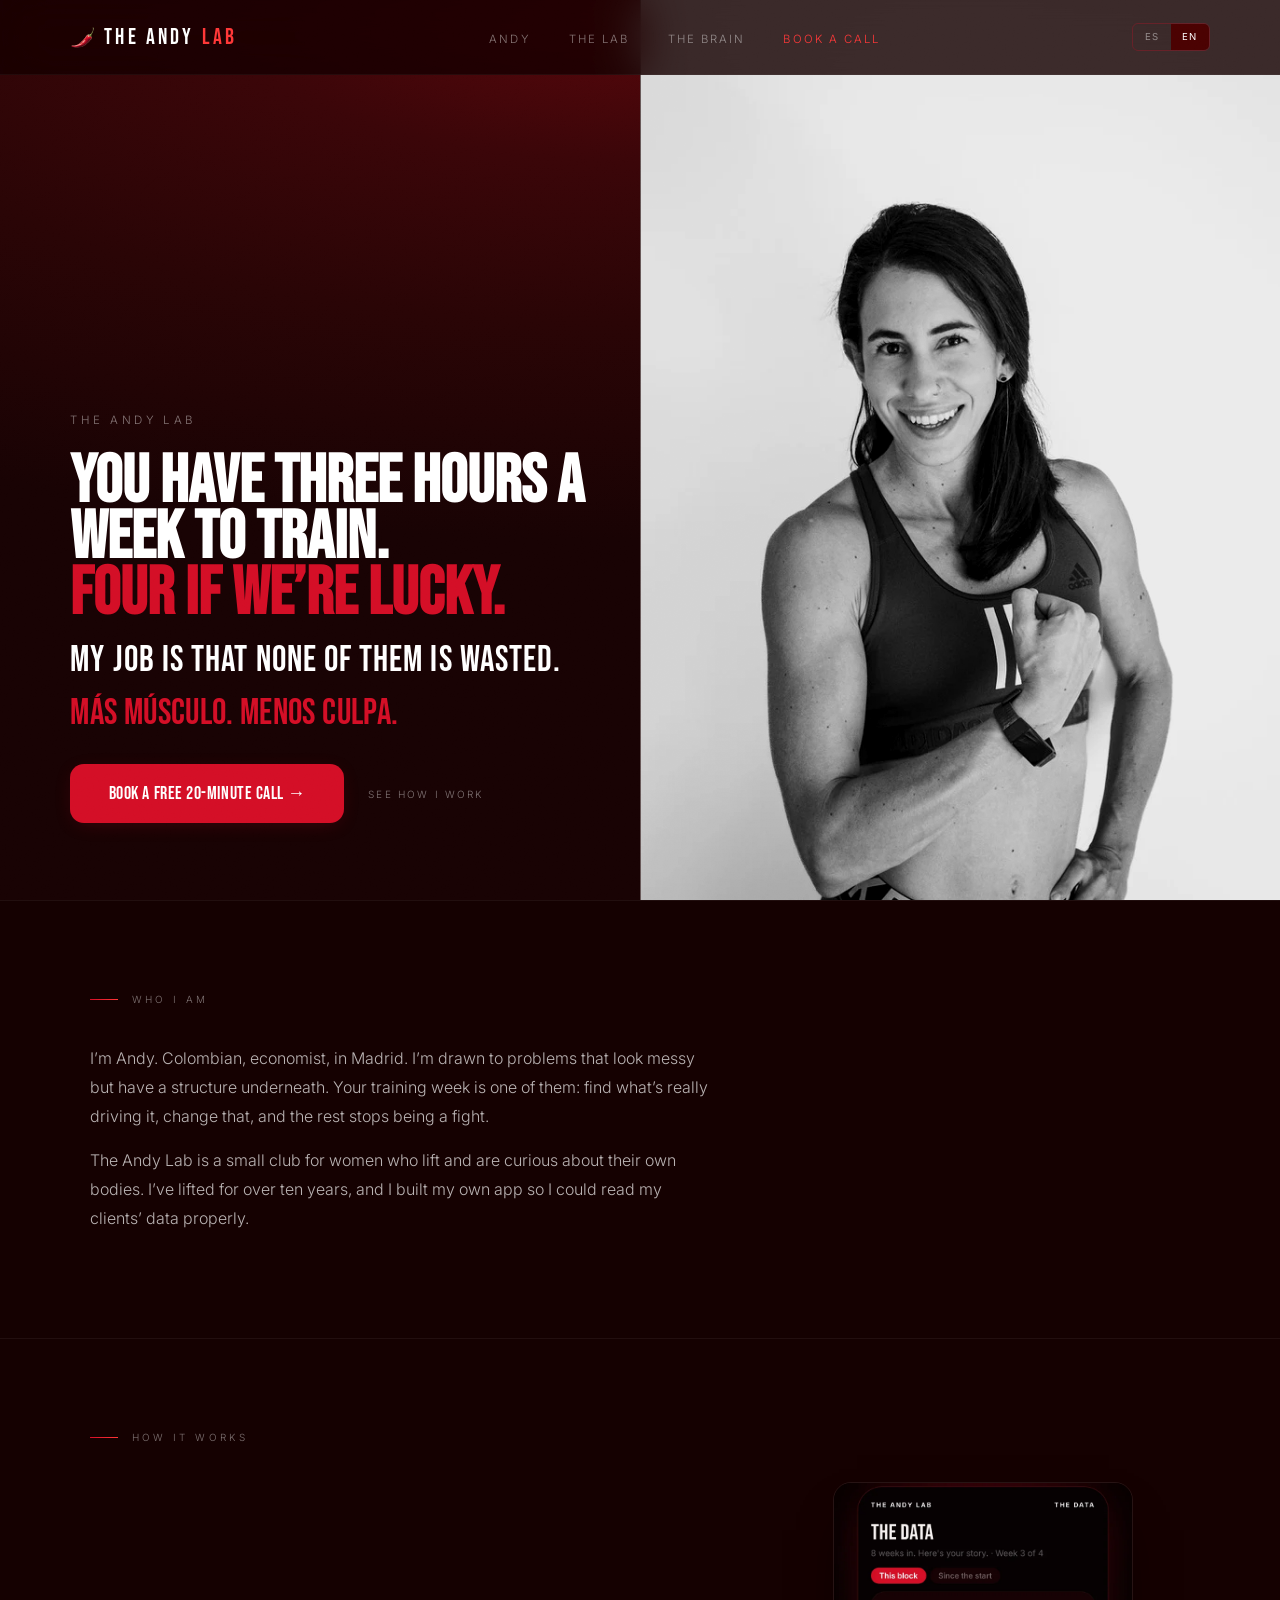
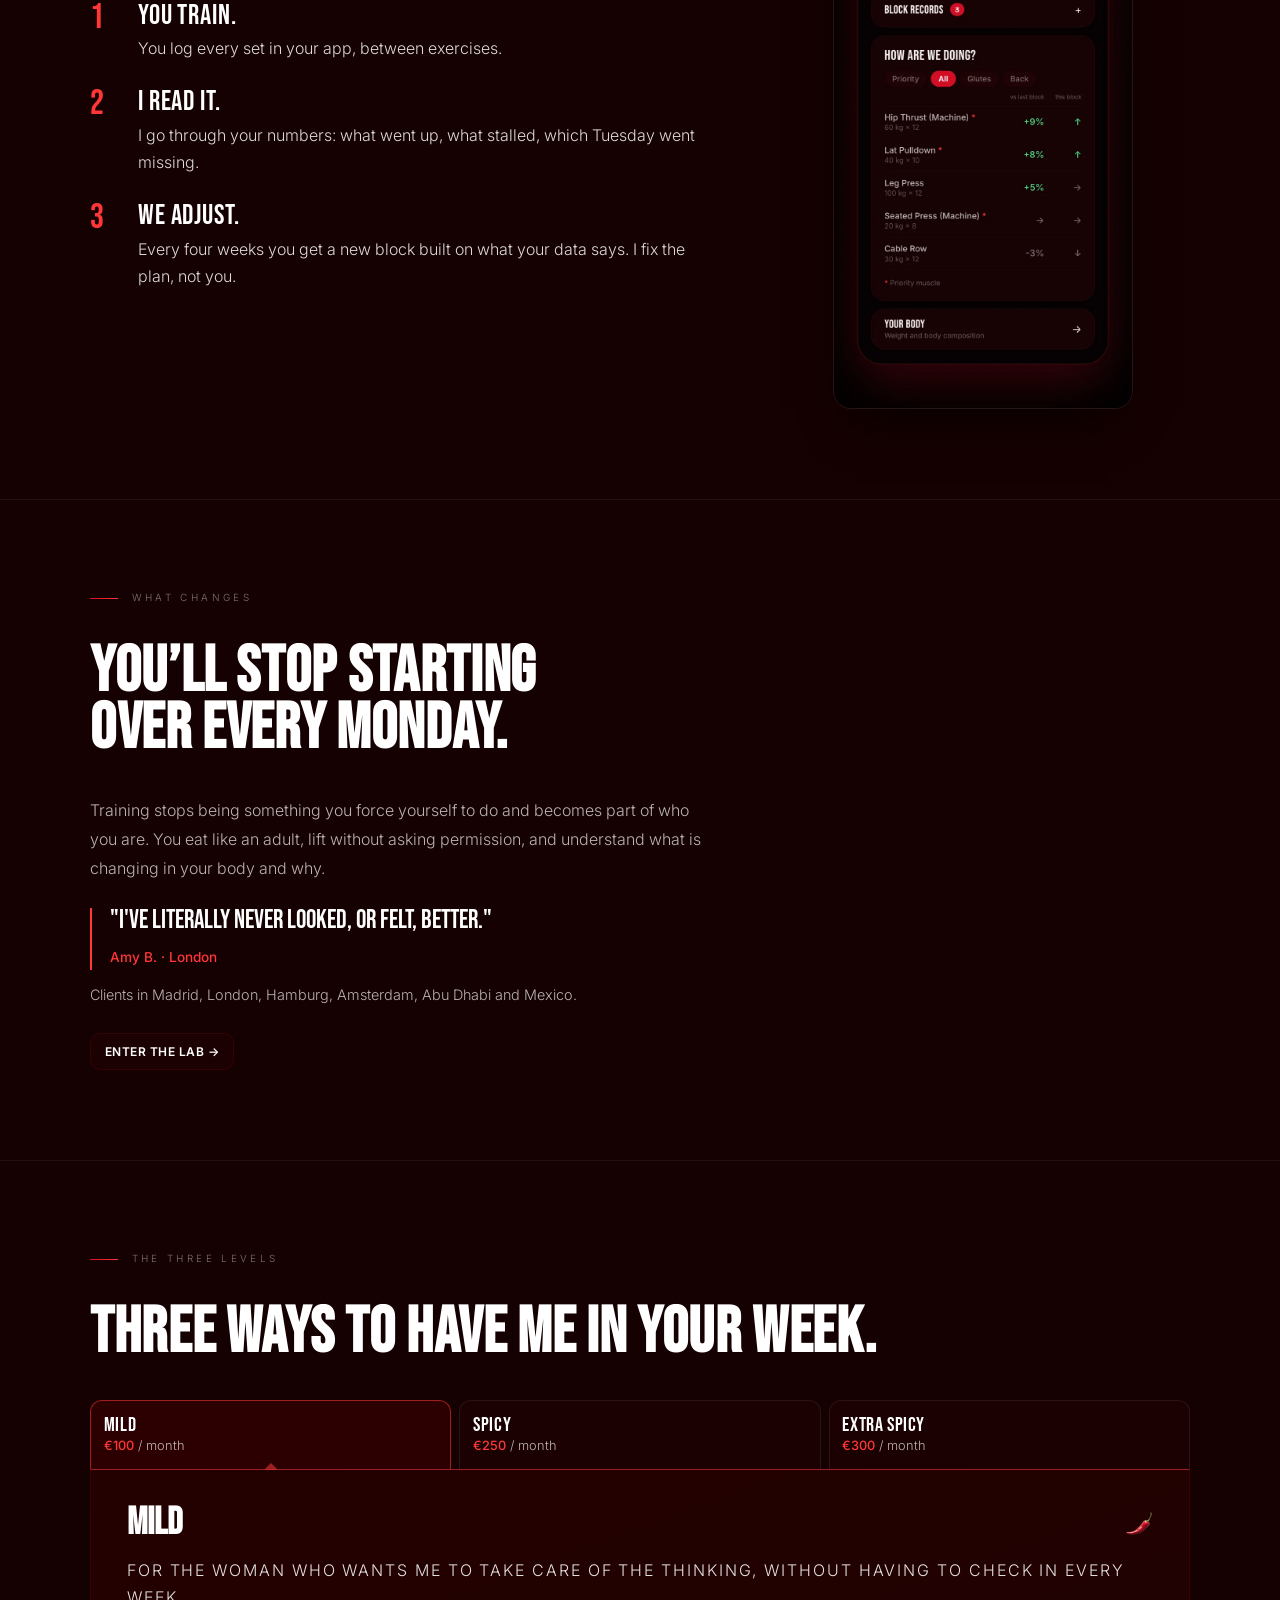
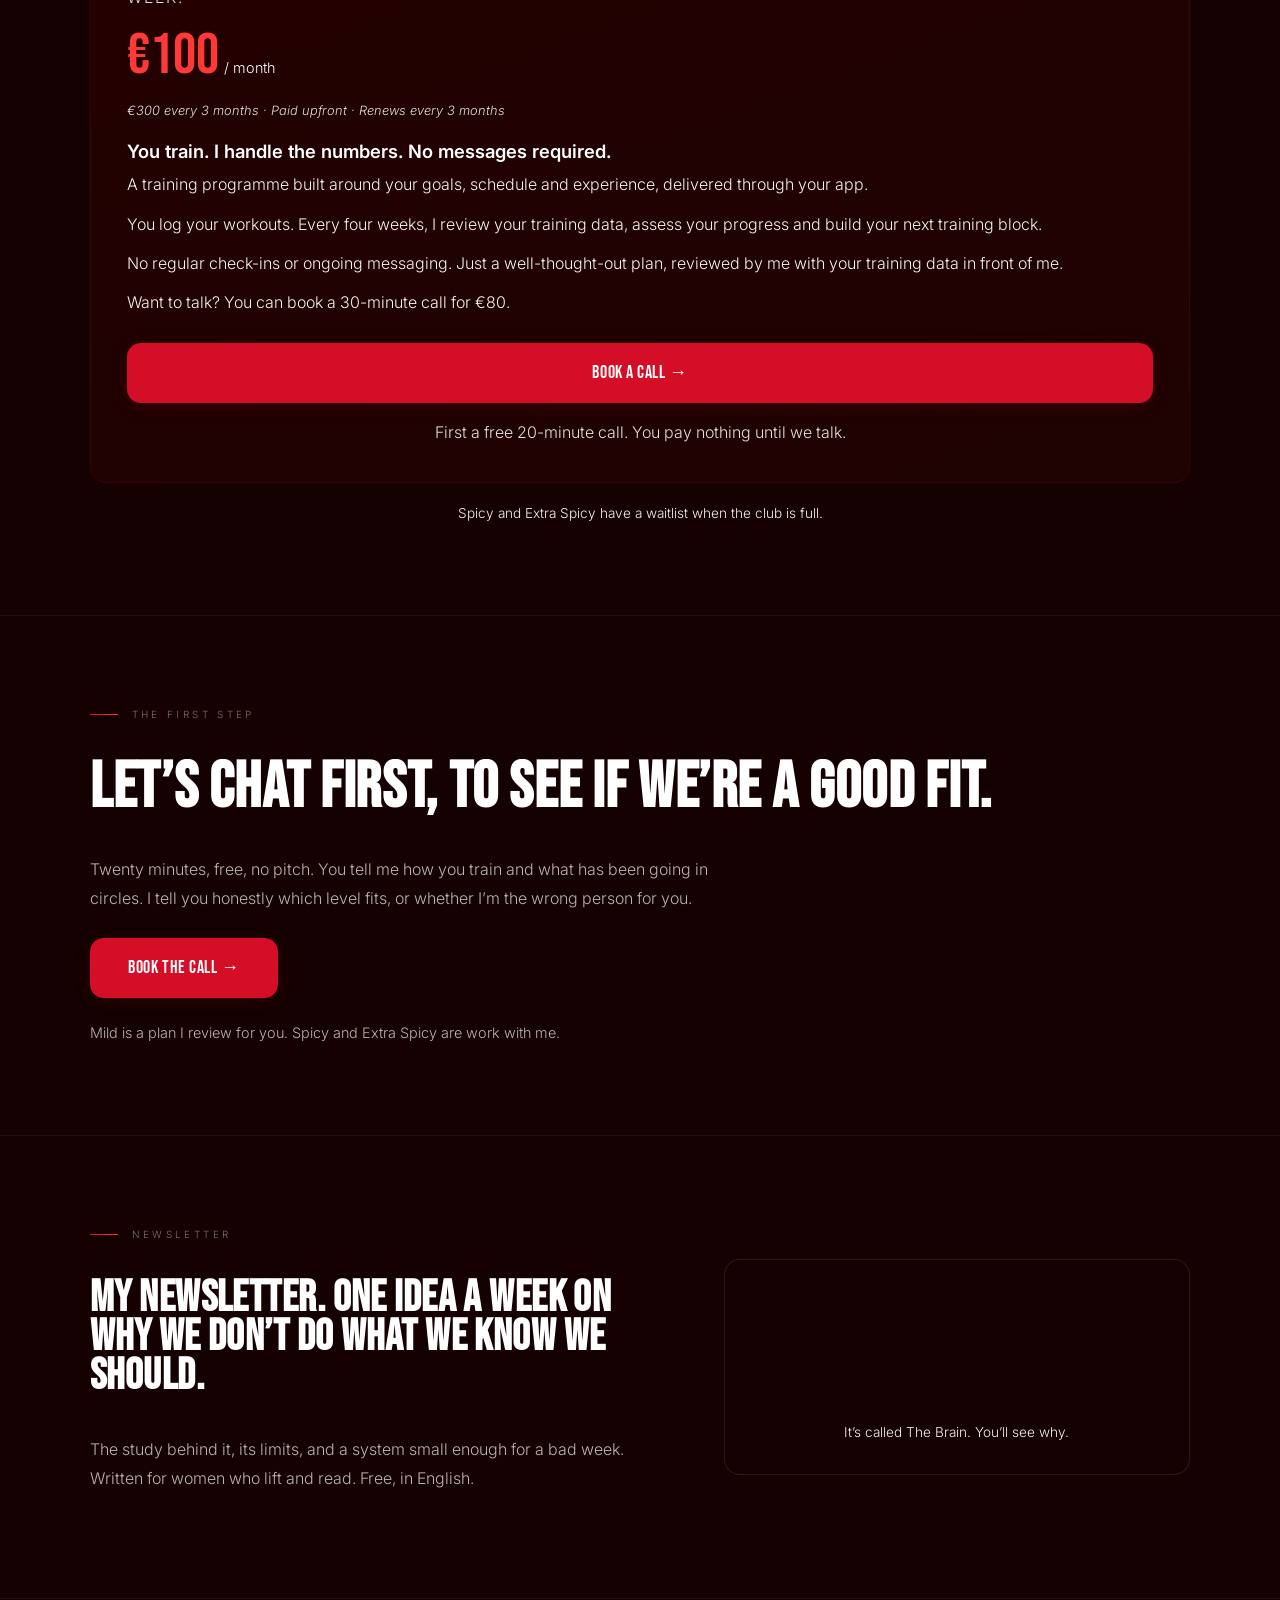
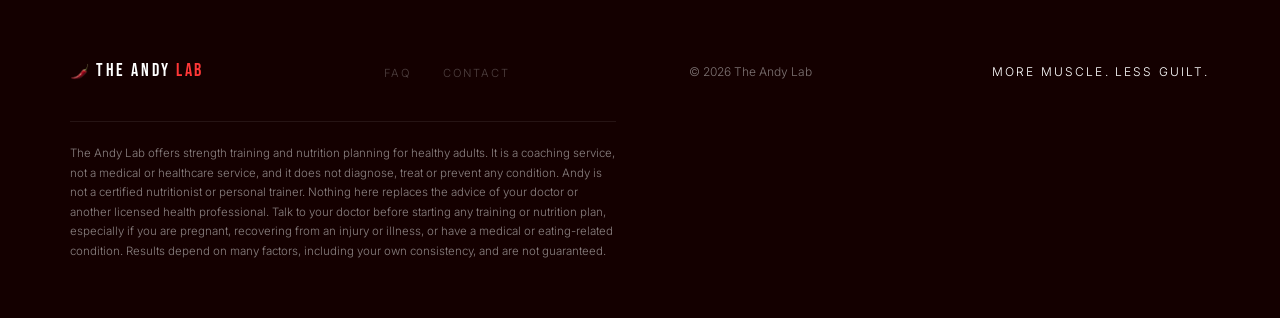
==== commit 1c9a2bd4: "Add files via upload" ====
--- a/index.html
+++ b/index.html
@@ -4,15 +4,15 @@
 <meta charset="UTF-8">
 <meta name="viewport" content="width=device-width, initial-scale=1.0">
 <title>The Andy Lab</title>
-<meta name="description" id="md" data-es="The Andy Lab — Más músculo. Menos culpa. Entrenamiento de fuerza y nutrición a tu medida, con criterio, no con motivación." data-en="The Andy Lab — More muscle. Less guilt. Strength training and nutrition built around you, backed by evidence, not motivation." content="The Andy Lab — Más músculo. Menos culpa. Entrenamiento de fuerza y nutrición a tu medida, con criterio, no con motivación.">
+<meta name="description" content="The Andy Lab — More muscle. Less guilt. Lift heavier. Eat bread. Stop starting over.">
 <link rel="canonical" href="https://theandylab.com/">
 <meta property="og:type" content="website">
 <meta property="og:site_name" content="The Andy Lab">
-<meta property="og:title" content="The Andy Lab — Más músculo. Menos culpa.">
-<meta property="og:description" content="Entrenamiento de fuerza y nutrición a tu medida, con criterio, no con motivación.">
+<meta property="og:title" content="The Andy Lab — More muscle. Less guilt.">
+<meta property="og:description" content="Lift heavier. Eat bread. Stop starting over.">
 <meta property="og:url" content="https://theandylab.com/">
 <meta property="og:image" content="https://theandylab.com/assets/img/og-logo.png">
-<meta property="og:locale" content="es_ES">
+<meta property="og:locale" content="en_US">
 <meta name="twitter:card" content="summary_large_image">
 <link rel="icon" href="assets/img/pepper.png">
 <link rel="preconnect" href="https://fonts.googleapis.com"><link rel="preconnect" href="https://fonts.gstatic.com" crossorigin>
@@ -289,6 +289,7 @@
 @media(max-width:768px){.hx-c .hx-pic{position:relative;left:auto;right:auto;top:auto;bottom:auto;width:auto;margin:0 calc(var(--gut) * -1);aspect-ratio:4/5;max-width:none}.hx-c .hx-pic img{object-position:50% 25%}.hx-c .hx-pic{border-left:0;border-bottom:1px solid rgba(250,249,246,.35)}.hx-c .hx-in{margin-top:2rem}}
 @media(max-width:768px){.hx-c{flex-direction:column;align-items:stretch;justify-content:flex-start;min-height:0;padding-top:0;padding-bottom:2.6rem}.hx-c .hx-pic{flex:none}.hx-c .hx-in{width:100%;margin-top:1.75rem}.hx-c h1{font-size:clamp(2.6rem,11.5vw,3.6rem)}}
 @media(max-width:768px){.hx-c .hx-pic{aspect-ratio:1/1;height:auto;min-height:0}.hx-c .hx-pic img{object-position:50% 40%}.hx-c .hx-in{display:flex;flex-direction:column;margin-top:1.1rem}.hx-c .hx-in>*{order:5}.hx-c .hx-in>h1{order:1;margin-bottom:.6rem}.hx-c .hx-in>.hx-line{order:2}.hx-c .hx-in>.hx-ctas{order:3;margin-top:1.1rem}.hx-c .hx-in>.hero-fine{order:4}.hx-c .hx-in>.hx-sub{order:6}.hx-c .hx-in>.hx-club{order:7}.hx-c .hero-text-link{width:auto!important;height:auto!important;min-height:44px;display:flex;align-items:center;justify-content:center}.hx-c .hero-text-link span{font-size:13px!important}}
+@media(max-width:768px){.hx-c .hx-pic{overflow:hidden;position:relative}.hx-c .hx-pic img{position:absolute;inset:0;width:100%;height:100%;object-fit:cover;object-position:50% 30%}.hx-c .hx-in{position:relative;z-index:3}}
 
 /* ===== how it works + newsletter block ===== */
 .hw{display:grid;grid-template-columns:minmax(0,1.2fr) minmax(0,.8fr);gap:clamp(2rem,5vw,4rem);align-items:center;margin-top:1.4rem}
@@ -332,7 +333,7 @@
 <div class="hx-in">
 <p class="hx-eyebrow">THE ANDY LAB</p>
 <h1 data-lang="es" style="font-size:clamp(2.2rem,5.2vw,5.4rem)">Tienes tres horas a la semana para entrenar.<br><em style="color:#D40E26">Cuatro, con suerte.</em></h1><h1 data-lang="en" style="font-size:clamp(2.2rem,5.2vw,5.4rem)">You have three hours a week to train.<br><em style="color:#D40E26">Four if we’re lucky.</em></h1>
-<p class="hx-line" data-lang="es" style="font-size:20px">Mi trabajo es que ninguna se desperdicie.</p><p class="hx-line" data-lang="en" style="font-size:20px">My job is that none of them is wasted.</p>
+<p class="hx-line" data-lang="es" style="font-size:clamp(1.7rem,2.8vw,2.4rem);line-height:1.05">Mi trabajo es que ninguna se desperdicie.</p><p class="hx-line" data-lang="en" style="font-size:clamp(1.7rem,2.8vw,2.4rem);line-height:1.05">My job is that none of them is wasted.</p>
 <p class="hero-hook" style="margin-top:1rem;order:3;color:#D40E26">Más músculo. Menos culpa.</p>
 <div class="hx-ctas"><a href="https://calendly.com/hello-theandylab/30min" target="_blank" rel="noopener" class="btn-p"><span data-lang="es">AGENDA UNA LLAMADA GRATIS DE 20 MINUTOS →</span><span data-lang="en">BOOK A FREE 20-MINUTE CALL →</span></a><a href="#como-funciona" class="hero-text-link" style="width:146px;height:21px"><span data-lang="es" style="font-size:10px">Mira cómo trabajo</span><span data-lang="en" style="font-size:10px">See how I work</span></a></div>
 </div></section>
@@ -444,7 +445,7 @@
   <p class="fdisc" data-lang="en" style="flex:0 0 100%;max-width:78ch;margin:.6rem 0 0;padding-top:1.4rem;border-top:1px solid rgba(255,255,255,.08);font-size:.72rem;line-height:1.7;font-weight:300;color:rgba(255,255,255,.5);letter-spacing:0;text-transform:none">The Andy Lab offers strength training and nutrition planning for healthy adults. It is a coaching service, not a medical or healthcare service, and it does not diagnose, treat or prevent any condition. Andy is not a certified nutritionist or personal trainer. Nothing here replaces the advice of your doctor or another licensed health professional. Talk to your doctor before starting any training or nutrition plan, especially if you are pregnant, recovering from an injury or illness, or have a medical or eating-related condition. Results depend on many factors, including your own consistency, and are not guaranteed.</p>
 </footer>
 
-<script>(function(){var m=document.getElementById('md');function u(){m.setAttribute('content',m.getAttribute('data-'+(document.documentElement.lang==='en'?'en':'es')))}u();new MutationObserver(u).observe(document.documentElement,{attributes:true,attributeFilter:['lang']})})();</script>
+
 <script>
 (function(){
 var rm=window.matchMedia('(prefers-reduced-motion:reduce)').matches,hero=document.querySelector('.hero');
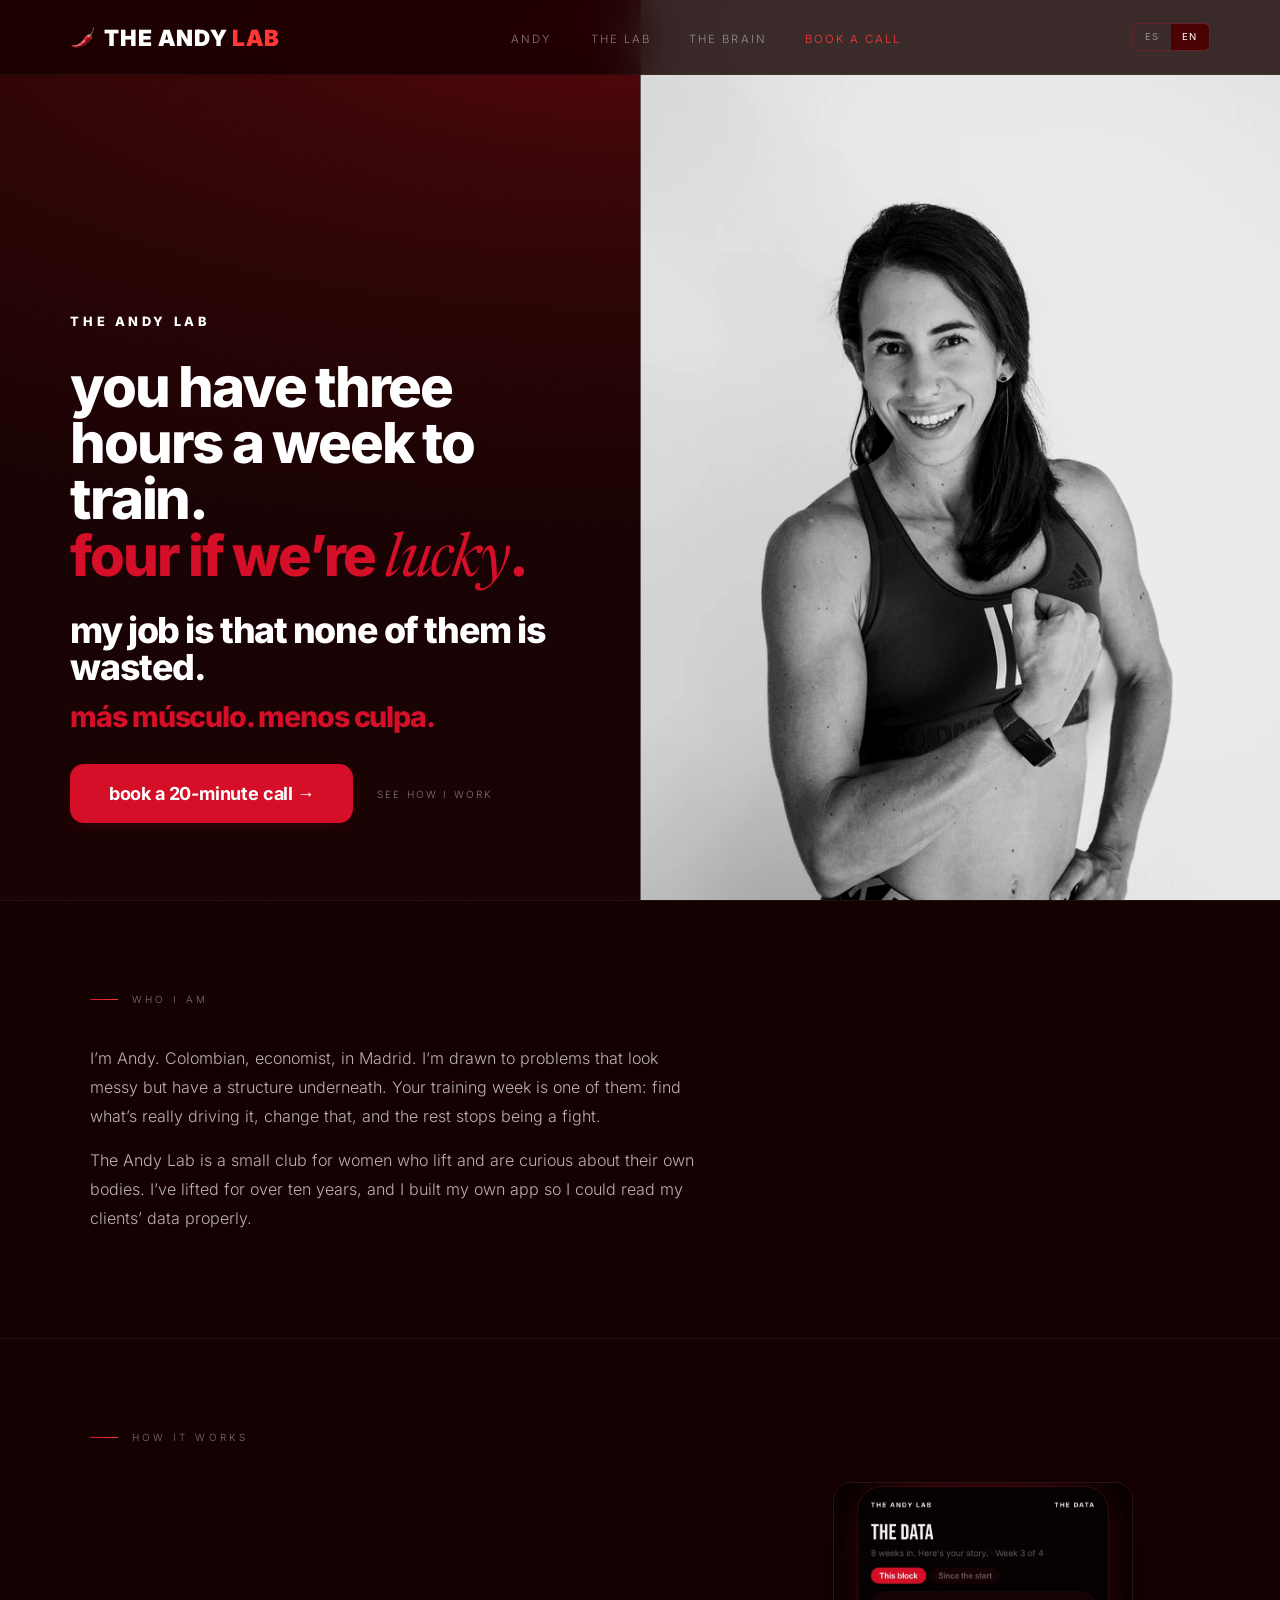
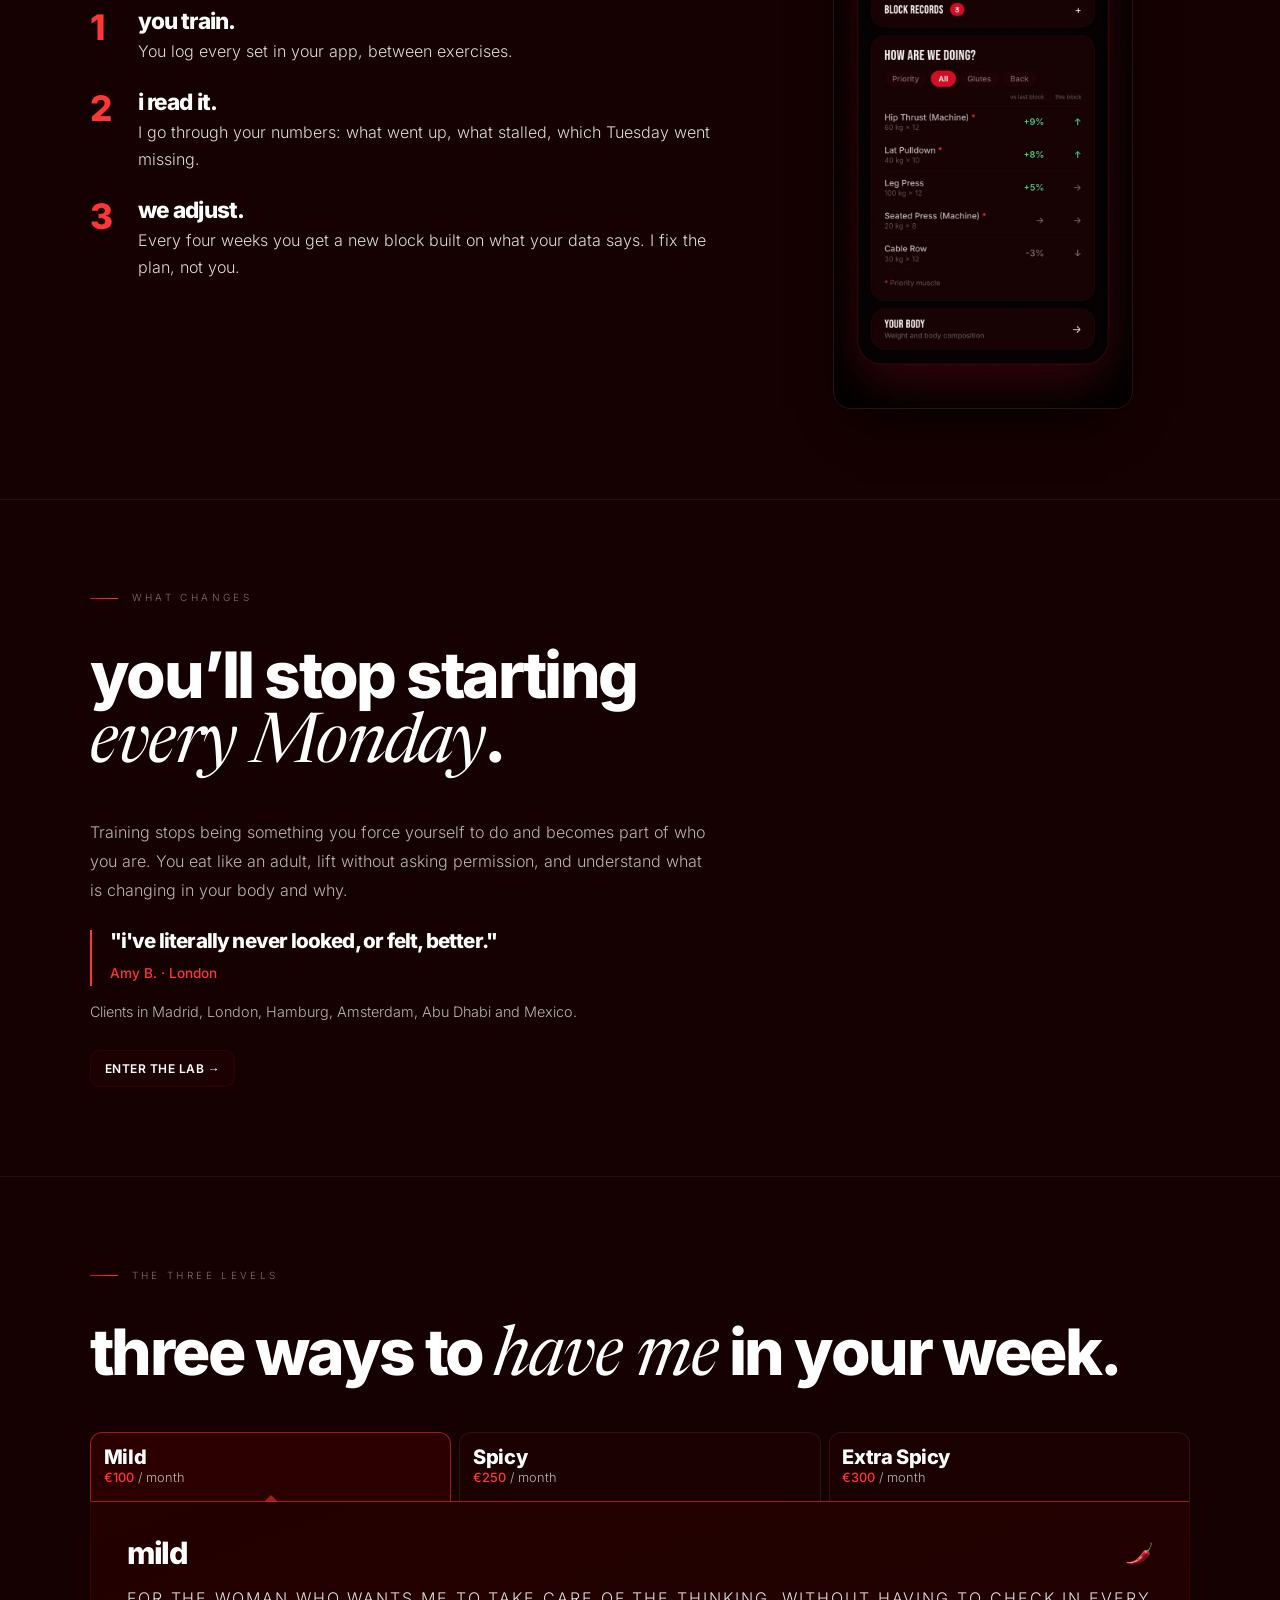
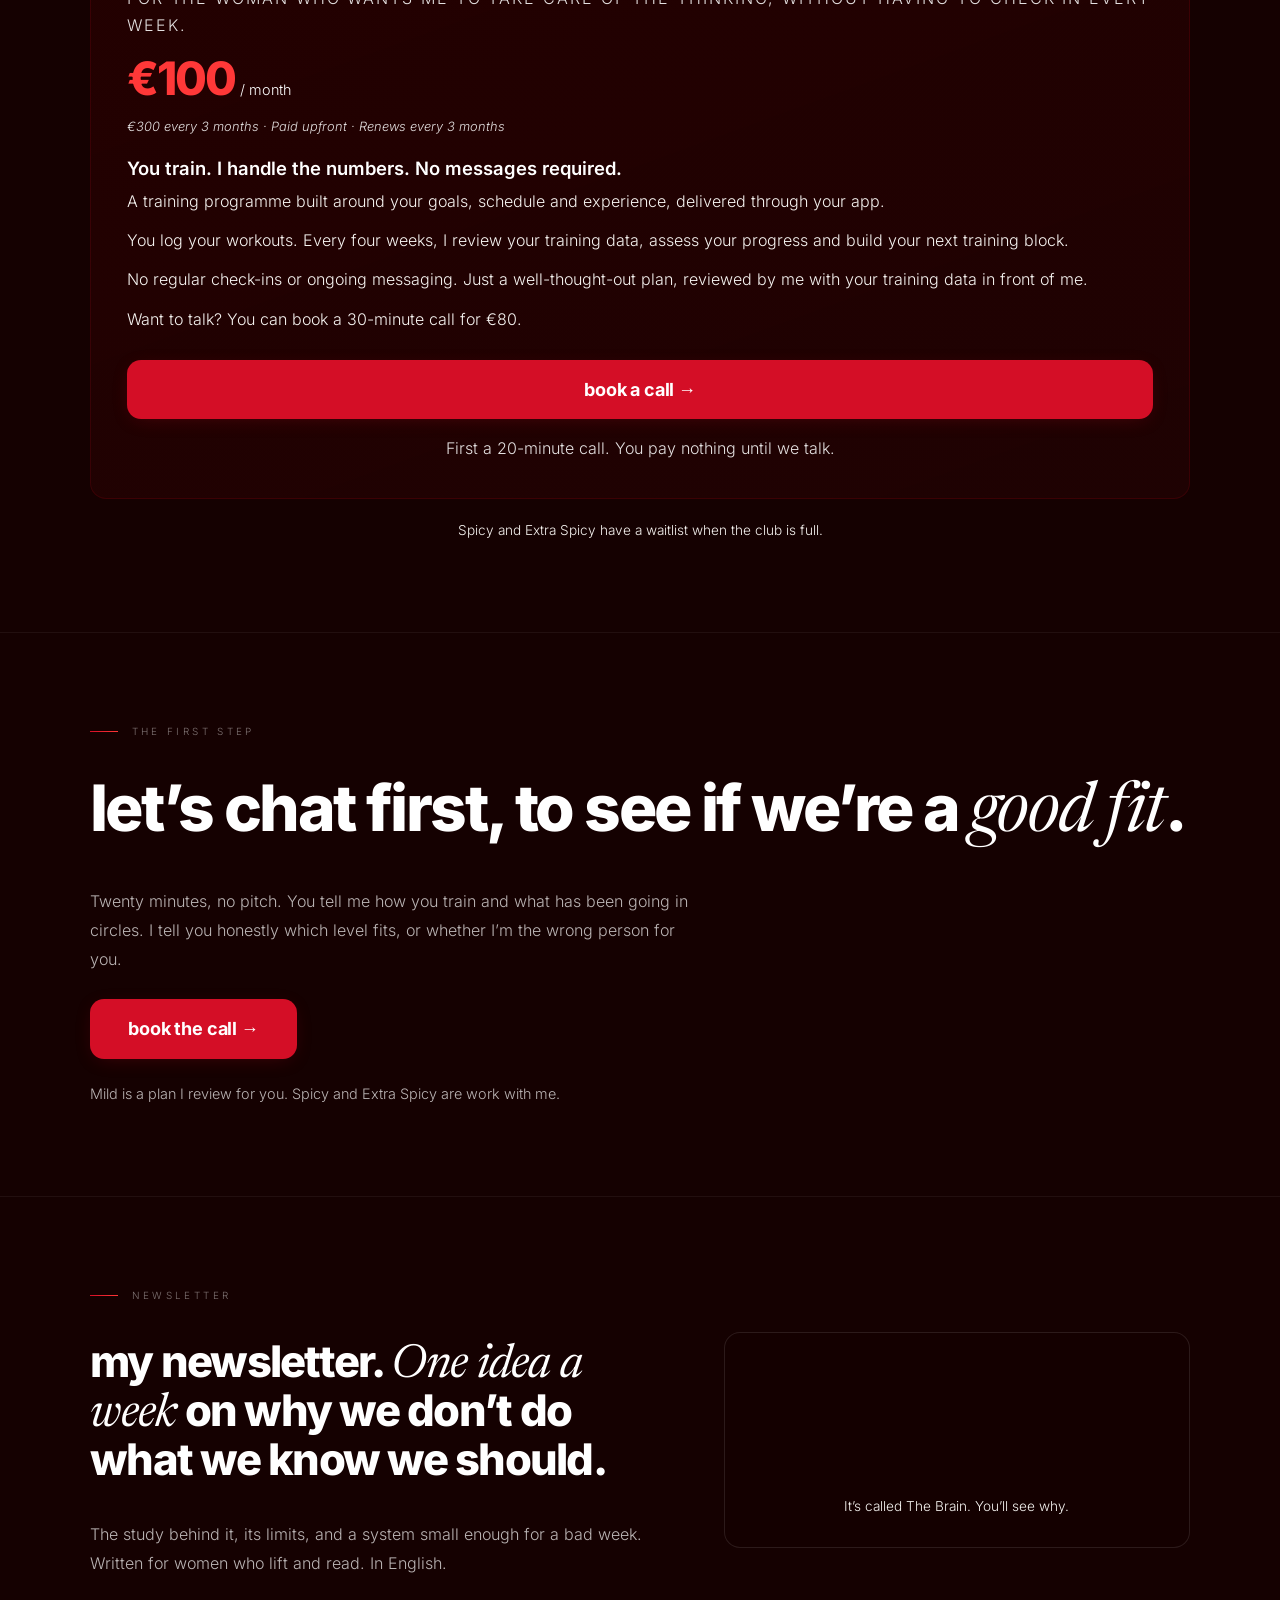
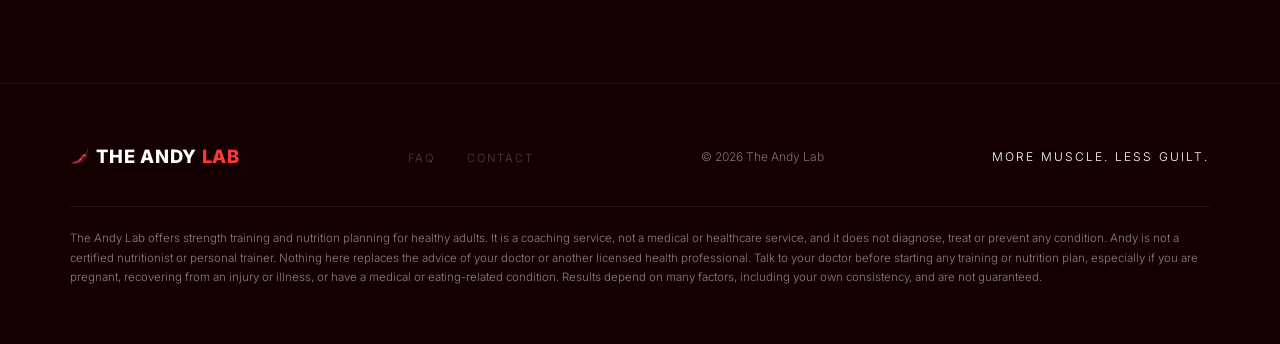
==== commit bee23345: "Add files via upload" ====
--- a/index.html
+++ b/index.html
@@ -16,7 +16,7 @@
 <meta name="twitter:card" content="summary_large_image">
 <link rel="icon" href="assets/img/pepper.png">
 <link rel="preconnect" href="https://fonts.googleapis.com"><link rel="preconnect" href="https://fonts.gstatic.com" crossorigin>
-<link href="https://fonts.googleapis.com/css2?family=Bebas+Neue&family=Inter:wght@300;400;500;600;700&display=swap" rel="stylesheet">
+<link href="https://fonts.googleapis.com/css2?family=Inter:wght@300;400;500;600;700;800;900&family=Newsreader:ital,opsz,wght@1,6..72,400&display=swap" rel="stylesheet">
 <link rel="preload" as="image" href="assets/img/andy-flex.webp" fetchpriority="high">
 <link rel="stylesheet" href="assets/site.css?v=20261026b">
 <style>
@@ -25,8 +25,8 @@
 .hero::before{content:'';position:absolute;inset:0;background:radial-gradient(ellipse 70% 70% at 50% 44%,rgba(212,14,38,.08) 0%,transparent 62%);pointer-events:none}
 .hero-content{position:relative;flex:1;display:flex;flex-direction:column;align-items:flex-start;z-index:2;min-width:0}
 .hero-tag{font-size:.72rem;letter-spacing:.3em;text-transform:uppercase;color:var(--b50);margin-bottom:2rem}
-.hero h1{font-family:'Bebas Neue',sans-serif;font-size:clamp(3.8rem,8vw,9.5rem);line-height:.84;letter-spacing:.01em;color:#fff;margin-bottom:2rem}
-.hero-hook{font-family:'Bebas Neue',sans-serif;font-size:clamp(1.7rem,2.8vw,2.4rem);line-height:1;color:var(--accent-bright);margin:0 0 1.2rem;letter-spacing:.01em}
+.hero h1{font-family:'Inter',sans-serif;font-size:clamp(3.04rem,6.4vw,7.6rem);line-height:1;color:#fff;margin-bottom:2rem;font-weight:800;letter-spacing:-.04em;text-transform:lowercase}
+.hero-hook{font-family:'Inter',sans-serif;font-size:clamp(1.36rem,2.24vw,1.92rem);line-height:1;color:var(--accent-bright);margin:0 0 1.2rem;font-weight:800;letter-spacing:-.04em;text-transform:lowercase}
 .hero-sub{font-size:clamp(.98rem,1.1vw,1.08rem);font-weight:300;color:var(--b70);max-width:48ch;margin:1.6rem 0 0;line-height:1.8;text-align:left}
 .hero-ctas{display:flex;gap:1.5rem;align-items:center;flex-wrap:wrap}
 .hero-text-link{font-size:.75rem;letter-spacing:.18em;text-transform:uppercase;color:var(--b50);text-decoration:none;transition:color .25s;white-space:nowrap}
@@ -42,7 +42,7 @@
 /* ---------- sections ---------- */
 .lv{padding:clamp(3.5rem,7vw,6rem) var(--gut);border-top:1px solid var(--line)}
 .lv-in{max-width:1100px;margin:0 auto}
-.lv h2{font-family:'Bebas Neue',sans-serif;color:#fff;line-height:.9;letter-spacing:.01em;text-transform:uppercase}
+.lv h2{font-family:'Inter',sans-serif;color:#fff;line-height:1;font-weight:800;letter-spacing:-.04em;text-transform:lowercase}
 .lv-h2{font-size:clamp(2.2rem,5vw,4rem);margin:.6rem 0 clamp(1.5rem,3vw,2.5rem)}
 .lv-p{font-size:clamp(1rem,1.15vw,1.15rem);font-weight:300;color:var(--b70);line-height:1.8;max-width:62ch;margin:0 0 1rem}
 .lv-p strong{color:#fff;font-weight:500}
@@ -53,16 +53,16 @@
 .tier-strip a{text-decoration:none;display:flex;flex-direction:column;gap:.2rem;padding:.9rem .8rem;border:1px solid rgba(255,255,255,.08);border-radius:12px;background:rgba(41,4,5,.35);color:#fff;min-height:44px;transition:border-color .3s}
 .tier-strip a.feat{border-color:rgba(255,56,56,.5)}
 .tier-strip a:hover{border-color:rgba(255,56,56,.6);color:#fff}
-.tier-strip b{font-family:'Bebas Neue',sans-serif;font-size:1.25rem;letter-spacing:.03em;font-weight:400;line-height:1}
+.tier-strip b{font-family:'Inter',sans-serif;font-size:1.25rem;line-height:1;font-weight:800;letter-spacing:-.02em}
 .tier-strip span{font-size:.8rem;color:var(--b70);line-height:1.3}
 .tier-strip span em{font-style:normal;color:#FF3838;font-weight:500}
 .lv-grid{display:grid;grid-template-columns:repeat(3,minmax(0,1fr));gap:clamp(1rem,2vw,1.5rem);align-items:stretch}
 .lv-tier{position:relative;background:linear-gradient(160deg,rgba(74,1,1,.28),rgba(41,4,5,.5));border:1px solid rgba(212,14,38,.14);border-radius:16px;padding:clamp(1.6rem,2.8vw,2.4rem);display:flex;flex-direction:column;gap:1rem;scroll-margin-top:5.5rem}
 .lv-tier.feat{border-color:rgba(255,56,56,.55);box-shadow:0 24px 48px -20px rgba(212,14,38,.35)}
 .lv-badge{position:absolute;top:-.7rem;left:1.4rem;background:#D40E26;color:#fff;font-size:.72rem;letter-spacing:.18em;text-transform:uppercase;padding:.3rem .7rem;border-radius:99px;white-space:nowrap}
-.lv-tier h3{font-family:'Bebas Neue',sans-serif;font-size:clamp(2rem,3vw,2.6rem);line-height:.9;color:#fff}
+.lv-tier h3{font-family:'Inter',sans-serif;font-size:clamp(1.6rem,2.4vw,2.08rem);line-height:1;color:#fff;font-weight:800;letter-spacing:-.04em;text-transform:lowercase}
 .lv-for{font-size:.78rem;letter-spacing:.12em;text-transform:uppercase;color:var(--accent-bright);margin:-.3rem 0 0;line-height:1.4;font-weight:500}
-.lv-price{font-family:'Bebas Neue',sans-serif;font-size:clamp(2.8rem,4.5vw,3.8rem);line-height:1;color:var(--accent-bright)}
+.lv-price{font-family:'Inter',sans-serif;font-size:clamp(2.24rem,3.6vw,3.04rem);line-height:1;color:var(--accent-bright);font-weight:800;letter-spacing:-.04em;text-transform:lowercase}
 .lv-price small{font-family:'Inter',sans-serif;font-size:.9rem;font-weight:300;color:#fff;letter-spacing:0;margin-left:.3rem}
 .lv-sub{font-size:.9rem;color:#fff;margin:-.4rem 0 0;line-height:1.5}
 .lv-price{color:#FF3838}.lv-tier .lv-more>p.lv-tag,.lv-tier>p.lv-tag{font-size:1.15rem;line-height:1.35;color:#fff;margin:.2rem 0 .4rem;font-weight:600}.lv-tier .lv-more>p.lv-sub,.lv-tier>p.lv-sub{font-size:.8rem;font-style:italic;font-weight:300;line-height:1.5}
@@ -96,14 +96,14 @@
 .tq-grid{display:grid;grid-template-columns:repeat(2,minmax(0,1fr));gap:clamp(1rem,2vw,1.5rem)}
 .tq{background:rgba(255,255,255,.03);border:1px solid rgba(255,255,255,.07);border-radius:14px;padding:clamp(1.4rem,2.5vw,2rem);display:flex;flex-direction:column;gap:1rem}
 .tq.feat{background:rgba(212,14,38,.06);border-color:rgba(212,14,38,.2)}
-.tq-q{font-family:'Bebas Neue',sans-serif;font-size:clamp(1.4rem,2vw,1.7rem);color:#fff;line-height:1.05}
+.tq-q{font-family:'Inter',sans-serif;font-size:clamp(1.12rem,1.6vw,1.36rem);color:#fff;line-height:1.05;font-weight:800;letter-spacing:-.04em;text-transform:lowercase}
 .tq-b{font-size:1rem;font-weight:300;color:var(--b85);line-height:1.7;margin:0}
 .tq-n{font-size:.85rem;font-weight:500;color:var(--accent-bright);margin-top:auto}
 
 /* ---------- faq ---------- */
 .lv-faq details{border-top:1px solid rgba(255,255,255,.1);padding:1.1rem 0}
 .lv-faq details:last-child{border-bottom:1px solid rgba(255,255,255,.1)}
-.lv-faq summary{cursor:pointer;font-family:'Bebas Neue',sans-serif;font-size:clamp(1.3rem,2vw,1.7rem);color:#fff;letter-spacing:.02em;list-style:none;display:flex;justify-content:space-between;gap:1rem;min-height:44px;align-items:center}
+.lv-faq summary{cursor:pointer;font-family:'Inter',sans-serif;font-size:clamp(1.04rem,1.6vw,1.36rem);color:#fff;list-style:none;display:flex;justify-content:space-between;gap:1rem;min-height:44px;align-items:center;font-weight:800;letter-spacing:-.04em;text-transform:lowercase}
 .lv-faq summary::-webkit-details-marker{display:none}
 .lv-faq summary::after{content:"+";color:var(--accent-bright);flex-shrink:0}
 .lv-faq details[open] summary::after{content:"\2212"}
@@ -115,7 +115,7 @@
 .lv-split{display:grid;grid-template-columns:repeat(3,1fr);gap:clamp(1rem,2vw,1.5rem)}
 .lv-split a{position:relative;min-height:340px;display:flex;flex-direction:column;justify-content:flex-end;overflow:hidden;text-decoration:none;border:1px solid rgba(255,255,255,.07);border-radius:14px;padding:clamp(1.4rem,2.5vw,2rem);background:linear-gradient(to top,rgba(21,1,1,.94) 22%,rgba(21,1,1,.45) 62%,rgba(21,1,1,.15)),var(--bg) var(--pos)/cover;transition:border-color .3s,transform .3s}
 .lv-split a:hover{border-color:rgba(255,56,56,.6);transform:translateY(-3px)}
-.lv-split h3{font-family:'Bebas Neue',sans-serif;font-size:clamp(1.8rem,2.6vw,2.3rem);color:#fff;margin-bottom:.5rem}
+.lv-split h3{font-family:'Inter',sans-serif;font-size:clamp(1.44rem,2.08vw,1.84rem);color:#fff;margin-bottom:.5rem;font-weight:800;letter-spacing:-.04em;text-transform:lowercase}
 .lv-split p{font-size:1rem;font-weight:300;color:rgba(255,255,255,.88);line-height:1.7;margin:0}
 
 /* ---------- responsive ---------- */
@@ -159,7 +159,7 @@
 
 /* ===== v2 ===== */
 .hero{min-height:auto;padding-bottom:clamp(3rem,6vw,5rem)}
-.hero-quote{font-family:'Bebas Neue',sans-serif;font-size:clamp(1.5rem,2.6vw,2.3rem);line-height:1.05;letter-spacing:.03em;color:var(--b50);margin:0 0 1.6rem;display:flex;flex-direction:column;gap:.25rem;align-items:flex-start}
+.hero-quote{font-family:'Inter',sans-serif;font-size:clamp(1.2rem,2.08vw,1.84rem);line-height:1.05;color:var(--b50);margin:0 0 1.6rem;display:flex;flex-direction:column;gap:.25rem;align-items:flex-start;font-weight:800;letter-spacing:-.04em;text-transform:lowercase}
 .hero-quote span{position:relative;display:inline-block;white-space:nowrap}
 .hero-quote span::after{content:'';position:absolute;left:-2%;right:auto;top:52%;height:2px;width:0;background:var(--accent-bright);transition:width .55s var(--ease)}
 .hero-quote span.x::after{width:104%}
@@ -179,7 +179,7 @@
 .app-shot{display:flex;flex-direction:column;gap:.9rem}
 .app-shot img{width:100%;height:auto;border-radius:18px;border:1px solid rgba(255,255,255,.08);box-shadow:0 24px 50px -24px rgba(0,0,0,.9)}
 .app-shot p{font-size:.95rem;font-weight:300;color:var(--b85);line-height:1.5;margin:0}
-.app-shot b{display:block;font-family:'Bebas Neue',sans-serif;font-weight:400;font-size:1.1rem;letter-spacing:.1em;color:var(--accent-bright);margin-bottom:.2rem}
+.app-shot b{display:block;font-family:'Inter',sans-serif;font-size:1.1rem;color:var(--accent-bright);margin-bottom:.2rem;font-weight:800;letter-spacing:-.02em}
 @media(max-width:1000px){.app-grid{grid-template-columns:repeat(3,minmax(0,1fr))}}
 @media(max-width:768px){.app-grid{display:flex}.app-grid>*{flex-basis:70%!important}}
 .coach{display:grid;grid-template-columns:minmax(0,.8fr) minmax(0,1.2fr);gap:clamp(2rem,5vw,4.5rem);align-items:center}
@@ -201,7 +201,7 @@
 
 .proof{display:block}
 .proof-q{margin:1.6rem 0 0;padding:0 0 0 1.1rem;border-left:2px solid var(--accent-bright)}
-.proof-q p{font-family:'Bebas Neue',sans-serif;font-size:clamp(1.4rem,2vw,1.8rem);color:#fff;line-height:1.05;margin:0 0 .4rem}
+.proof-q p{font-family:'Inter',sans-serif;font-size:clamp(1.12rem,1.6vw,1.44rem);color:#fff;line-height:1.05;margin:0 0 .4rem;font-weight:800;letter-spacing:-.04em;text-transform:lowercase}
 .proof-q cite{font-style:normal;font-size:.85rem;color:var(--accent-bright);font-weight:500}
 
 /* ===== hero v3 ===== */
@@ -240,16 +240,16 @@
 .hx-in{max-width:1100px;margin:0 auto;position:relative;z-index:2}
 .hx-ctas{display:flex;gap:1.5rem;align-items:center;flex-wrap:wrap;margin-top:2rem}
 .hx .hero-fine{margin-top:1rem}
-.hx-eyebrow{font-size:.72rem;letter-spacing:.3em;text-transform:uppercase;color:var(--b50);margin-bottom:1.6rem}
+.hx-eyebrow{font-size:.8rem;letter-spacing:.28em;text-transform:uppercase;color:#fff;font-weight:800;margin-bottom:1.6rem}
 @media(max-width:560px){.hx-ctas{flex-direction:column;align-items:stretch;gap:.6rem}.hx-ctas .btn-p,.hx-ctas .hero-text-link{text-align:center;justify-content:center}}
 
 .hx-c{min-height:100svh;display:flex;align-items:flex-end;padding-bottom:clamp(3rem,6vw,5rem)}
 .hx-pic{position:absolute;inset:0;z-index:0}
 .hx-pic img{width:100%;height:100%;object-fit:contain;object-position:50% 0;filter:grayscale(1) contrast(1.05) brightness(.8)}
 .hx-pic::after{content:'';position:absolute;inset:0;background:linear-gradient(to top,rgba(21,1,1,1) 0%,rgba(21,1,1,.85) 25%,rgba(21,1,1,.25) 60%,rgba(21,1,1,.4) 100%),linear-gradient(160deg,rgba(212,14,38,.3),transparent 50%)}
-.hx-c h1{font-family:'Bebas Neue',sans-serif;font-size:clamp(4rem,11vw,11.5rem);line-height:.84;color:#fff;margin:0 0 1.2rem;max-width:12ch}
+.hx-c h1{font-family:'Inter',sans-serif;font-size:clamp(3.2rem,8.8vw,9.2rem);line-height:1;color:#fff;margin:0 0 1.2rem;max-width:12ch;font-weight:800;letter-spacing:-.04em;text-transform:lowercase}
 .hx-c h1 em{font-style:normal;color:var(--accent-bright)}
-.hx-c .hx-line{font-family:'Bebas Neue',sans-serif;font-size:clamp(1.5rem,3vw,2.6rem);letter-spacing:.03em;color:#fff;margin:0}
+.hx-c .hx-line{font-family:'Inter',sans-serif;font-size:clamp(1.2rem,2.4vw,2.08rem);color:#fff;margin:0;font-weight:800;letter-spacing:-.04em;text-transform:lowercase}
 .hx-c .hx-sub{font-size:clamp(1rem,1.15vw,1.12rem);font-weight:300;color:var(--b85);line-height:1.7;max-width:46ch;margin:1.2rem 0 0}
 .hx-c .hero-hook{margin:0}
 .hx-club{font-size:.88rem;font-weight:300;color:var(--b70);line-height:1.6;max-width:46ch;margin:1rem 0 0;padding-top:1rem;border-top:1px solid rgba(255,255,255,.14)}
@@ -289,14 +289,15 @@
 @media(max-width:768px){.hx-c .hx-pic{position:relative;left:auto;right:auto;top:auto;bottom:auto;width:auto;margin:0 calc(var(--gut) * -1);aspect-ratio:4/5;max-width:none}.hx-c .hx-pic img{object-position:50% 25%}.hx-c .hx-pic{border-left:0;border-bottom:1px solid rgba(250,249,246,.35)}.hx-c .hx-in{margin-top:2rem}}
 @media(max-width:768px){.hx-c{flex-direction:column;align-items:stretch;justify-content:flex-start;min-height:0;padding-top:0;padding-bottom:2.6rem}.hx-c .hx-pic{flex:none}.hx-c .hx-in{width:100%;margin-top:1.75rem}.hx-c h1{font-size:clamp(2.6rem,11.5vw,3.6rem)}}
 @media(max-width:768px){.hx-c .hx-pic{aspect-ratio:1/1;height:auto;min-height:0}.hx-c .hx-pic img{object-position:50% 40%}.hx-c .hx-in{display:flex;flex-direction:column;margin-top:1.1rem}.hx-c .hx-in>*{order:5}.hx-c .hx-in>h1{order:1;margin-bottom:.6rem}.hx-c .hx-in>.hx-line{order:2}.hx-c .hx-in>.hx-ctas{order:3;margin-top:1.1rem}.hx-c .hx-in>.hero-fine{order:4}.hx-c .hx-in>.hx-sub{order:6}.hx-c .hx-in>.hx-club{order:7}.hx-c .hero-text-link{width:auto!important;height:auto!important;min-height:44px;display:flex;align-items:center;justify-content:center}.hx-c .hero-text-link span{font-size:13px!important}}
+@media(min-width:769px){.hx-c .hx-in{width:50%;padding-right:clamp(2.5rem,5vw,5.5rem);box-sizing:border-box}.hx-c h1{max-width:100%}}
 @media(max-width:768px){.hx-c .hx-pic{overflow:hidden;position:relative}.hx-c .hx-pic img{position:absolute;inset:0;width:100%;height:100%;object-fit:cover;object-position:50% 30%}.hx-c .hx-in{position:relative;z-index:3}}
 
 /* ===== how it works + newsletter block ===== */
 .hw{display:grid;grid-template-columns:minmax(0,1.2fr) minmax(0,.8fr);gap:clamp(2rem,5vw,4rem);align-items:center;margin-top:1.4rem}
 .hw-list{list-style:none;margin:0;padding:0;display:flex;flex-direction:column;gap:1.6rem}
 .hw-list li{display:grid;grid-template-columns:2rem minmax(0,1fr);gap:1rem;align-items:start}
-.hw-n{font-family:'Bebas Neue',sans-serif;font-size:2.2rem;line-height:.9;color:var(--accent-bright)}
-.hw-list b{display:block;font-family:'Bebas Neue',sans-serif;font-size:clamp(1.5rem,2.2vw,2rem);letter-spacing:.03em;font-weight:400;color:#fff;line-height:1;margin-bottom:.35rem}
+.hw-n{font-family:'Inter',sans-serif;font-size:2.2rem;line-height:1;color:var(--accent-bright);font-weight:800;letter-spacing:-.02em}
+.hw-list b{display:block;font-family:'Inter',sans-serif;font-size:clamp(1.2rem,1.76vw,1.6rem);color:#fff;line-height:1;margin-bottom:.35rem;font-weight:800;letter-spacing:-.04em;text-transform:lowercase}
 .hw-list p{margin:0;font-size:1rem;font-weight:300;color:var(--b85);line-height:1.7}
 .hw-shot img{display:block;width:100%;max-width:300px;height:auto;margin:0 auto;border-radius:18px;border:1px solid rgba(255,255,255,.08);box-shadow:0 24px 50px -24px rgba(0,0,0,.9)}
 .proof-more{font-size:.9rem;color:var(--b70);margin:.8rem 0 0}
@@ -332,10 +333,10 @@
 <div class="hx-pic"><img src="assets/img/andy-hero-new.webp" width="814" height="966" alt="Andy sonriendo, flexionando el brazo" fetchpriority="high"></div>
 <div class="hx-in">
 <p class="hx-eyebrow">THE ANDY LAB</p>
-<h1 data-lang="es" style="font-size:clamp(2.2rem,5.2vw,5.4rem)">Tienes tres horas a la semana para entrenar.<br><em style="color:#D40E26">Cuatro, con suerte.</em></h1><h1 data-lang="en" style="font-size:clamp(2.2rem,5.2vw,5.4rem)">You have three hours a week to train.<br><em style="color:#D40E26">Four if we’re lucky.</em></h1>
+<h1 data-lang="es" style="font-size:clamp(2.2rem,4.4vw,4.6rem)">Tienes tres horas a la semana para entrenar.<br><em style="color:#D40E26">Cuatro, <span class="sf">con suerte</span>.</em></h1><h1 data-lang="en" style="font-size:clamp(2.2rem,4.4vw,4.6rem)">You have three hours a week to train.<br><em style="color:#D40E26">Four if we’re <span class="sf">lucky</span>.</em></h1>
 <p class="hx-line" data-lang="es" style="font-size:clamp(1.7rem,2.8vw,2.4rem);line-height:1.05">Mi trabajo es que ninguna se desperdicie.</p><p class="hx-line" data-lang="en" style="font-size:clamp(1.7rem,2.8vw,2.4rem);line-height:1.05">My job is that none of them is wasted.</p>
 <p class="hero-hook" style="margin-top:1rem;order:3;color:#D40E26">Más músculo. Menos culpa.</p>
-<div class="hx-ctas"><a href="https://calendly.com/hello-theandylab/30min" target="_blank" rel="noopener" class="btn-p"><span data-lang="es">AGENDA UNA LLAMADA GRATIS DE 20 MINUTOS →</span><span data-lang="en">BOOK A FREE 20-MINUTE CALL →</span></a><a href="#como-funciona" class="hero-text-link" style="width:146px;height:21px"><span data-lang="es" style="font-size:10px">Mira cómo trabajo</span><span data-lang="en" style="font-size:10px">See how I work</span></a></div>
+<div class="hx-ctas"><a href="https://calendly.com/hello-theandylab/30min" target="_blank" rel="noopener" class="btn-p"><span data-lang="es">AGENDA UNA LLAMADA DE 20 MINUTOS →</span><span data-lang="en">BOOK A 20-MINUTE CALL →</span></a><a href="#como-funciona" class="hero-text-link" style="width:146px;height:21px"><span data-lang="es" style="font-size:10px">Mira cómo trabajo</span><span data-lang="en" style="font-size:10px">See how I work</span></a></div>
 </div></section>
 
 <section class="lv" id="quien-soy"><div class="lv-in rv">
@@ -360,7 +361,7 @@
 
 <div class="proof-txt">
 <span class="etiq"><span data-lang="es">Lo que cambia</span><span data-lang="en">What changes</span></span>
-<h2 class="lv-h2" data-lang="es">Vas a dejar de empezar<br>de cero cada lunes.</h2><h2 class="lv-h2" data-lang="en">You’ll stop starting<br>over every Monday.</h2>
+<h2 class="lv-h2" data-lang="es">Vas a dejar de empezar<br>de cero <span class="sf">cada lunes</span>.</h2><h2 class="lv-h2" data-lang="en">You’ll stop starting<br><span class="sf">every Monday</span>.</h2>
 <p class="lv-p" data-lang="es">Entrenar deja de ser algo que te obligas a hacer y pasa a ser parte de quien eres. Comes como adulta, levantas pesas sin pedir permiso y entiendes qué cambia en tu cuerpo y por qué.</p><p class="lv-p" data-lang="en">Training stops being something you force yourself to do and becomes part of who you are. You eat like an adult, lift without asking permission, and understand what is changing in your body and why.</p>
 <blockquote class="proof-q"><p>"I've literally never looked, or felt, better."</p><cite>Amy B. · London</cite></blockquote>
 <p class="proof-more" data-lang="es">Clientas en Madrid, Londres, Hamburgo, Ámsterdam, Abu Dabi y México.</p><p class="proof-more" data-lang="en">Clients in Madrid, London, Hamburg, Amsterdam, Abu Dhabi and Mexico.</p>
@@ -370,7 +371,7 @@
 
 <section class="lv" id="niveles"><div class="lv-in rv">
 <span class="etiq"><span data-lang="es">Los tres niveles</span><span data-lang="en">The three levels</span></span>
-<h2 class="lv-h2" data-lang="es">Tres formas de tenerme en tu semana.</h2><h2 class="lv-h2" data-lang="en">Three ways to have me in your week.</h2>
+<h2 class="lv-h2" data-lang="es">Tres formas de <span class="sf">tenerme</span> en tu semana.</h2><h2 class="lv-h2" data-lang="en">Three ways to <span class="sf">have me</span> in your week.</h2>
 <div class="tier-strip">
 <a href="#tier-mild"><b>Mild</b><span><em>€100</em> <span data-lang="es">/ mes</span><span data-lang="en">/ month</span></span></a>
 <a href="#tier-spicy"><b>Spicy</b><span><em>€250</em> <span data-lang="es">/ mes</span><span data-lang="en">/ month</span></span></a>
@@ -383,21 +384,21 @@
 <p class="lv-tag" data-lang="es">Tú entrenas. Yo miro los números. Y tan amigas.</p><p class="lv-tag" data-lang="en">You train. I handle the numbers. No messages required.</p>
 <p data-lang="es" style="margin:0 0 .7rem">Preparo un programa de entrenamiento adaptado a tus objetivos, tu disponibilidad y tu nivel. Lo tienes todo en la app.</p><p data-lang="es" style="margin:0 0 .7rem">Tú registras tus entrenamientos y, cada cuatro semanas, reviso los datos, veo cómo estás progresando y preparo el siguiente bloque.</p><p data-lang="es" style="margin:0 0 .7rem">No hace falta que estemos hablando continuamente. Tú haces tu parte y yo me encargo de que el programa siga teniendo sentido.</p><p data-lang="es" style="margin:0 0 .7rem">¿Quieres hablar conmigo? Puedes reservar una llamada de 30 minutos por €80.</p>
 <p data-lang="en" style="margin:0 0 .7rem">A training programme built around your goals, schedule and experience, delivered through your app.</p><p data-lang="en" style="margin:0 0 .7rem">You log your workouts. Every four weeks, I review your training data, assess your progress and build your next training block.</p><p data-lang="en" style="margin:0 0 .7rem">No regular check-ins or ongoing messaging. Just a well-thought-out plan, reviewed by me with your training data in front of me.</p><p data-lang="en" style="margin:0 0 .7rem">Want to talk? You can book a 30-minute call for €80.</p>
-<a href="https://calendly.com/hello-theandylab/30min" target="_blank" rel="noopener" class="btn-p"><span data-lang="es">Agendar llamada →</span><span data-lang="en">Book a call →</span></a><p class="lv-alt lv-fine" data-lang="es">Primero una llamada gratis de 20 minutos. No pagas nada hasta que hablemos.</p><p class="lv-alt lv-fine" data-lang="en">First a free 20-minute call. You pay nothing until we talk.</p></div>
+<a href="https://calendly.com/hello-theandylab/30min" target="_blank" rel="noopener" class="btn-p"><span data-lang="es">Agendar llamada →</span><span data-lang="en">Book a call →</span></a><p class="lv-alt lv-fine" data-lang="es">Primero una llamada de 20 minutos. No pagas nada hasta que hablemos.</p><p class="lv-alt lv-fine" data-lang="en">First a 20-minute call. You pay nothing until we talk.</p></div>
 <div class="lv-tier" id="tier-spicy">
 <h3>Spicy <span class="lv-peps"><img src="assets/img/pepper.png" alt=""><img src="assets/img/pepper.png" alt=""></span></h3><p class="lv-for" data-lang="es">Para la que quiere algo más que una rutina: entender lo que hace y poder hablar conmigo durante el proceso.</p><p class="lv-for" data-lang="en">For the woman who wants to understand her training, ask questions and have me involved along the way.</p><div class="lv-price">€250<small data-lang="es">/ mes</small><small data-lang="en">/ month</small></div>
 <p class="lv-sub" data-lang="es">€250 / mes · Solo entrenamiento · Compromiso mínimo de 3 meses · Tres bloques de 4 semanas</p><p class="lv-sub" data-lang="en">€250 / month · Training only · 3-month minimum commitment · Three 4-week training blocks</p>
 <p class="lv-tag" data-lang="es">Tú entrenas. Yo estoy pendiente.</p><p class="lv-tag" data-lang="en">You train. I’m in your corner.</p>
 <p data-lang="es" style="margin:0 0 .7rem">Todo lo que incluye Mild, pero esta vez trabajamos más de cerca.</p><p data-lang="es" style="margin:0 0 .7rem">Cada cuatro semanas nos sentamos a revisar cómo vas, qué está funcionando y qué tenemos que ajustar.</p><p data-lang="es" style="margin:0 0 .7rem">Y tienes mi WhatsApp para cuando surjan preguntas o la vida se interponga en el entrenamiento: un viaje de trabajo, un hombro que da guerra o esa semana en la que no has conseguido hacer ni la mitad de lo previsto.</p><p data-lang="es" style="margin:0 0 .7rem">Me escribes, reviso tu situación y te respondo en un máximo de 48 horas laborables.</p><p data-lang="es" style="margin:0 0 .7rem">Porque un buen programa no consiste en cumplirlo a rajatabla. Consiste en saber qué hacer cuando las cosas no salen como estaban previstas.</p>
 <p data-lang="en" style="margin:0 0 .7rem">Everything in Mild, plus a more hands-on working relationship.</p><p data-lang="en" style="margin:0 0 .7rem">Every four weeks, we review your progress together. You also have access to me on WhatsApp for the questions and unexpected events that come with real life: the work trip, the sore shoulder, the week that went completely sideways.</p><p data-lang="en" style="margin:0 0 .7rem">I review your questions with your training data and context in mind, and reply within 48 business hours.</p><p data-lang="en" style="margin:0 0 .7rem">Because your programme should adapt to your life. Not the other way around.</p>
-<a href="https://calendly.com/hello-theandylab/30min" target="_blank" rel="noopener" class="btn-p"><span data-lang="es">Agendar llamada →</span><span data-lang="en">Book a call →</span></a><p class="lv-alt lv-fine" data-lang="es">Primero una llamada gratis de 20 minutos. No pagas nada hasta que hablemos.</p><p class="lv-alt lv-fine" data-lang="en">First a free 20-minute call. You pay nothing until we talk.</p></div>
+<a href="https://calendly.com/hello-theandylab/30min" target="_blank" rel="noopener" class="btn-p"><span data-lang="es">Agendar llamada →</span><span data-lang="en">Book a call →</span></a><p class="lv-alt lv-fine" data-lang="es">Primero una llamada de 20 minutos. No pagas nada hasta que hablemos.</p><p class="lv-alt lv-fine" data-lang="en">First a 20-minute call. You pay nothing until we talk.</p></div>
 <div class="lv-tier hot" id="tier-extra">
 <h3>Extra Spicy <span class="lv-peps"><img src="assets/img/pepper.png" alt=""><img src="assets/img/pepper.png" alt=""><img src="assets/img/pepper.png" alt=""></span></h3><p class="lv-for" data-lang="es">Para la que ya sabe que entrenar es solo una parte de la ecuación y quiere poner orden también en la alimentación.</p><p class="lv-for" data-lang="en">For the woman who knows that training is only part of the equation and wants to get her nutrition sorted, too.</p><div class="lv-price">€300<small data-lang="es">/ mes</small><small data-lang="en">/ month</small></div>
 <p class="lv-sub" data-lang="es">€300 / mes · Entrenamiento y nutrición · Compromiso mínimo de 3 meses · Tres bloques de 4 semanas</p><p class="lv-sub" data-lang="en">€300 / month · Training and nutrition · 3-month minimum commitment · Three 4-week training blocks</p>
 <p class="lv-tag" data-lang="es">Tú entrenas. Y yo también me meto en tu cocina.</p><p class="lv-tag" data-lang="en">You train. We work on what goes on your plate, too.</p>
 <p data-lang="es" style="margin:0 0 .7rem">Todo lo que incluye Spicy, más acompañamiento nutricional personalizado.</p><p data-lang="es" style="margin:0 0 .7rem">Trabajamos sobre tus hábitos, tus necesidades y tus objetivos para que sepas qué comer, cuánto necesitas y cómo organizarte sin vivir pendiente de la comida.</p><p data-lang="es" style="margin:0 0 .7rem">Nada de dietas imposibles ni menús que requieren tres horas de preparación. Tampoco de abrir la nevera a las seis de la tarde y ponerte a hacer cálculos.</p><p data-lang="es" style="margin:0 0 .7rem">Y sí, puedes comer pan.</p>
 <p data-lang="en" style="margin:0 0 .7rem">Everything in Spicy, plus personalised nutrition support.</p><p data-lang="en" style="margin:0 0 .7rem">We’ll work on your eating habits, nutritional needs and practical food choices, with a plan that complements your training and your goals.</p><p data-lang="en" style="margin:0 0 .7rem">No generic meal plans. No unnecessary food rules. No standing in front of the fridge at 6 pm wondering what on earth you’re supposed to eat.</p><p data-lang="en" style="margin:0 0 .7rem">And yes, bread is included.</p><p data-lang="en" style="margin:0 0 .7rem">Because the point isn’t to make eating another full-time job. It’s to help you understand how to eat well, make it work in real life and keep doing it.</p>
-<a href="https://calendly.com/hello-theandylab/30min" target="_blank" rel="noopener" class="btn-p"><span data-lang="es">Agendar llamada →</span><span data-lang="en">Book a call →</span></a><p class="lv-alt lv-fine" data-lang="es">Primero una llamada gratis de 20 minutos. No pagas nada hasta que hablemos.</p><p class="lv-alt lv-fine" data-lang="en">First a free 20-minute call. You pay nothing until we talk.</p></div>
+<a href="https://calendly.com/hello-theandylab/30min" target="_blank" rel="noopener" class="btn-p"><span data-lang="es">Agendar llamada →</span><span data-lang="en">Book a call →</span></a><p class="lv-alt lv-fine" data-lang="es">Primero una llamada de 20 minutos. No pagas nada hasta que hablemos.</p><p class="lv-alt lv-fine" data-lang="en">First a 20-minute call. You pay nothing until we talk.</p></div>
 </div>
 <p class="lv-fine" data-lang="es" style="margin-top:1.2rem">Spicy y Extra Spicy tienen lista de espera cuando el club está lleno.</p><p class="lv-fine" data-lang="en" style="margin-top:1.2rem">Spicy and Extra Spicy have a waitlist when the club is full.</p></div>
 <script>(function(){var tabs=document.querySelectorAll('.tier-strip a'),cards=document.querySelectorAll('#niveles .lv-tier');function show(id,scroll){tabs.forEach(function(a){a.classList.toggle('on',a.getAttribute('href')==='#'+id)});cards.forEach(function(c){c.classList.toggle('on',c.id===id)});if(scroll){var s=document.querySelector('.tier-strip');var y=s.getBoundingClientRect().top+window.pageYOffset-80;if(Math.abs(window.pageYOffset-y)>120)window.scrollTo({top:y,behavior:'smooth'})}}tabs.forEach(function(a){a.addEventListener('click',function(e){e.preventDefault();show(a.getAttribute('href').slice(1),false)})});document.querySelectorAll('a[href^="#tier-"]:not(.tier-strip a)').forEach(function(a){a.addEventListener('click',function(){show(a.getAttribute('href').slice(1),false)})});var h=location.hash.replace('#','');show(/^tier-/.test(h)?h:'tier-mild',false);})();</script>
@@ -406,8 +407,8 @@
 <section class="lv lv-talk2"><div class="lv-in rv">
 <div class="lt2-txt">
 <span class="etiq"><span data-lang="es">El primer paso</span><span data-lang="en">The first step</span></span>
-<h2 class="lv-h2" data-lang="es">Hablemos primero, a ver si encajamos.</h2><h2 class="lv-h2" data-lang="en">Let’s chat first, to see if we’re a good fit.</h2>
-<p class="lv-p" data-lang="es">Veinte minutos, gratis, sin discurso de venta. Me cuentas cómo entrenas y en qué llevas tiempo dando vueltas sin avanzar. Yo te digo con honestidad qué nivel te encaja, o si no soy la persona indicada.</p><p class="lv-p" data-lang="en">Twenty minutes, free, no pitch. You tell me how you train and what has been going in circles. I tell you honestly which level fits, or whether I’m the wrong person for you.</p>
+<h2 class="lv-h2" data-lang="es">Hablemos primero, a ver si <span class="sf">encajamos</span>.</h2><h2 class="lv-h2" data-lang="en">Let’s chat first, to see if we’re a <span class="sf">good fit</span>.</h2>
+<p class="lv-p" data-lang="es">Veinte minutos, sin discurso de venta. Me cuentas cómo entrenas y en qué llevas tiempo dando vueltas sin avanzar. Yo te digo con honestidad qué nivel te encaja, o si no soy la persona indicada.</p><p class="lv-p" data-lang="en">Twenty minutes, no pitch. You tell me how you train and what has been going in circles. I tell you honestly which level fits, or whether I’m the wrong person for you.</p>
 <div class="lv-cta"><a href="https://calendly.com/hello-theandylab/30min" target="_blank" rel="noopener" class="btn-p"><span data-lang="es">Agendar la llamada →</span><span data-lang="en">Book the call →</span></a></div>
 <p class="lt2-note" data-lang="es">Mild es un plan que reviso por ti. Spicy y Extra Spicy son trabajo conmigo.</p><p class="lt2-note" data-lang="en">Mild is a plan I review for you. Spicy and Extra Spicy are work with me.</p>
 </div>
@@ -419,8 +420,8 @@
 <div class="nlb">
 <div>
 <span class="etiq">Newsletter</span>
-<h2 class="lv-h2 nlb-h" data-lang="es">Mi newsletter. Una idea por semana sobre por qué no hacemos lo que sabemos que deberíamos hacer.</h2><h2 class="lv-h2 nlb-h" data-lang="en">My newsletter. One idea a week on why we don’t do what we know we should.</h2>
-<p class="lv-p" data-lang="es">El estudio que la respalda, sus límites y un sistema lo bastante pequeño para una mala semana. Escrita para mujeres que entrenan fuerza y les gusta leer. Gratis, en inglés.</p><p class="lv-p" data-lang="en">The study behind it, its limits, and a system small enough for a bad week. Written for women who lift and read. Free, in English.</p>
+<h2 class="lv-h2 nlb-h" data-lang="es">Mi newsletter. <span class="sf">Una idea por semana</span> sobre por qué no hacemos lo que sabemos que deberíamos hacer.</h2><h2 class="lv-h2 nlb-h" data-lang="en">My newsletter. <span class="sf">One idea a week</span> on why we don’t do what we know we should.</h2>
+<p class="lv-p" data-lang="es">El estudio que la respalda, sus límites y un sistema lo bastante pequeño para una mala semana. Escrita para mujeres que entrenan fuerza y les gusta leer. En inglés.</p><p class="lv-p" data-lang="en">The study behind it, its limits, and a system small enough for a bad week. Written for women who lift and read. In English.</p>
 </div>
 <div class="nlb-form">
 <iframe data-tally-src="https://tally.so/embed/ja8X0R?alignLeft=1&hideTitle=1&transparentBackground=1&dynamicHeight=1&theme=dark" loading="lazy" width="100%" height="120" frameborder="0" marginheight="0" marginwidth="0" title="Newsletter"></iframe>
@@ -441,8 +442,8 @@
   <span class="fcopy">© 2026 The Andy Lab</span>
   <span class="ftagline" data-lang="es">Más músculo. Menos culpa.</span>
   <span class="ftagline" data-lang="en">More muscle. Less guilt.</span>
-  <p class="fdisc" data-lang="es" style="flex:0 0 100%;max-width:78ch;margin:.6rem 0 0;padding-top:1.4rem;border-top:1px solid rgba(255,255,255,.08);font-size:.72rem;line-height:1.7;font-weight:300;color:rgba(255,255,255,.5);letter-spacing:0;text-transform:none">The Andy Lab ofrece entrenamiento de fuerza y planificación nutricional para adultos sanos. Es un servicio de coaching, no un servicio médico ni sanitario, y no diagnostica, trata ni previene ninguna enfermedad. Andy no es nutricionista ni entrenadora personal certificada. Nada de lo que aparece aquí sustituye el consejo de tu médico u otro profesional sanitario colegiado. Consulta con tu médico antes de empezar cualquier plan de entrenamiento o nutrición, sobre todo si estás embarazada, te recuperas de una lesión o enfermedad, o tienes una condición médica o relacionada con la alimentación. Los resultados dependen de muchos factores, entre ellos tu constancia, y no están garantizados.</p>
-  <p class="fdisc" data-lang="en" style="flex:0 0 100%;max-width:78ch;margin:.6rem 0 0;padding-top:1.4rem;border-top:1px solid rgba(255,255,255,.08);font-size:.72rem;line-height:1.7;font-weight:300;color:rgba(255,255,255,.5);letter-spacing:0;text-transform:none">The Andy Lab offers strength training and nutrition planning for healthy adults. It is a coaching service, not a medical or healthcare service, and it does not diagnose, treat or prevent any condition. Andy is not a certified nutritionist or personal trainer. Nothing here replaces the advice of your doctor or another licensed health professional. Talk to your doctor before starting any training or nutrition plan, especially if you are pregnant, recovering from an injury or illness, or have a medical or eating-related condition. Results depend on many factors, including your own consistency, and are not guaranteed.</p>
+  <p class="fdisc" data-lang="es" style="flex:0 0 100%;max-width:none;width:100%;margin:.6rem 0 0;padding-top:1.4rem;border-top:1px solid rgba(255,255,255,.08);font-size:.72rem;line-height:1.7;font-weight:300;color:rgba(255,255,255,.5);letter-spacing:0;text-transform:none">The Andy Lab ofrece entrenamiento de fuerza y planificación nutricional para adultos sanos. Es un servicio de coaching, no un servicio médico ni sanitario, y no diagnostica, trata ni previene ninguna enfermedad. Andy no es nutricionista ni entrenadora personal certificada. Nada de lo que aparece aquí sustituye el consejo de tu médico u otro profesional sanitario colegiado. Consulta con tu médico antes de empezar cualquier plan de entrenamiento o nutrición, sobre todo si estás embarazada, te recuperas de una lesión o enfermedad, o tienes una condición médica o relacionada con la alimentación. Los resultados dependen de muchos factores, entre ellos tu constancia, y no están garantizados.</p>
+  <p class="fdisc" data-lang="en" style="flex:0 0 100%;max-width:none;width:100%;margin:.6rem 0 0;padding-top:1.4rem;border-top:1px solid rgba(255,255,255,.08);font-size:.72rem;line-height:1.7;font-weight:300;color:rgba(255,255,255,.5);letter-spacing:0;text-transform:none">The Andy Lab offers strength training and nutrition planning for healthy adults. It is a coaching service, not a medical or healthcare service, and it does not diagnose, treat or prevent any condition. Andy is not a certified nutritionist or personal trainer. Nothing here replaces the advice of your doctor or another licensed health professional. Talk to your doctor before starting any training or nutrition plan, especially if you are pregnant, recovering from an injury or illness, or have a medical or eating-related condition. Results depend on many factors, including your own consistency, and are not guaranteed.</p>
 </footer>
 
 
--- a/assets/site.css
+++ b/assets/site.css
@@ -1,3 +1,11 @@
+@font-face{font-family:'Inter';font-style:normal;font-weight:300;font-display:swap;src:url(fonts/inter-latin-300-normal.woff2) format('woff2')}
+@font-face{font-family:'Inter';font-style:normal;font-weight:400;font-display:swap;src:url(fonts/inter-latin-400-normal.woff2) format('woff2')}
+@font-face{font-family:'Inter';font-style:normal;font-weight:500;font-display:swap;src:url(fonts/inter-latin-500-normal.woff2) format('woff2')}
+@font-face{font-family:'Inter';font-style:normal;font-weight:600;font-display:swap;src:url(fonts/inter-latin-600-normal.woff2) format('woff2')}
+@font-face{font-family:'Inter';font-style:normal;font-weight:700;font-display:swap;src:url(fonts/inter-latin-700-normal.woff2) format('woff2')}
+@font-face{font-family:'Inter';font-style:normal;font-weight:800;font-display:swap;src:url(fonts/inter-latin-800-normal.woff2) format('woff2')}
+@font-face{font-family:'Inter';font-style:normal;font-weight:900;font-display:swap;src:url(fonts/inter-latin-900-normal.woff2) format('woff2')}
+@font-face{font-family:'Newsreader';font-style:italic;font-weight:400;font-display:swap;src:url(fonts/newsreader-latin-400-italic.woff2) format('woff2')}
 /* ============================================================
    THE ANDY LAB — shared site system
    Burgundy base · accent #d40e26 · white text on dark
@@ -109,7 +117,7 @@
 .etiq::before{content:'';width:28px;height:1px;background:linear-gradient(90deg,var(--accent),var(--accent-bright));display:inline-block;flex-shrink:0}
 
 /* ---------- buttons ---------- */
-.btn-p{font-size:18px;letter-spacing:.03em;text-transform:uppercase;padding:14px 2.4rem;background:var(--accent);color:#fff;border:none;cursor:pointer;font-family:'Bebas Neue',sans-serif;font-weight:400;border-radius:var(--r-btn);transition:transform .4s var(--ease),background .3s,box-shadow .4s;text-decoration:none;display:inline-flex;align-items:center;gap:.55rem;box-shadow:0 4px 20px -6px rgba(212,14,38,.25)}
+.btn-p{font-size:18px;padding:14px 2.4rem;background:var(--accent);color:#fff;border:none;cursor:pointer;font-family:'Inter',sans-serif;border-radius:var(--r-btn);transition:transform .4s var(--ease),background .3s,box-shadow .4s;text-decoration:none;display:inline-flex;align-items:center;gap:.55rem;box-shadow:0 4px 20px -6px rgba(212,14,38,.25);font-weight:700;letter-spacing:-.01em;text-transform:lowercase}
 .btn-p{position:relative;overflow:hidden}
 .btn-p::after{content:'';position:absolute;inset:0;background:radial-gradient(circle at 50% 120%,rgba(255,255,255,.15),transparent 70%);opacity:0;transition:opacity .4s}
 .btn-p:hover{background:#b80c20;transform:translateY(-3px) scale(1.02);box-shadow:0 20px 40px -10px rgba(212,14,38,.5),0 0 30px -5px rgba(212,14,38,.3)}
@@ -123,7 +131,7 @@
    ============================================================ */
 nav{position:fixed;top:0;left:0;right:0;z-index:100;display:flex;align-items:center;justify-content:space-between;padding:1.1rem var(--gut);background:rgba(21,1,1,0.82);backdrop-filter:blur(24px) saturate(1.2);-webkit-backdrop-filter:blur(24px) saturate(1.2);border-bottom:1px solid rgba(255,255,255,.04);transition:background .4s,border-color .4s}
 nav.scrolled{background:rgba(21,1,1,0.95);border-bottom-color:rgba(255,255,255,.06)}
-.nav-logo{display:flex;align-items:center;gap:.55rem;font-family:'Bebas Neue',sans-serif;font-size:1.4rem;letter-spacing:.14em;color:var(--blanco);text-decoration:none;white-space:nowrap}
+.nav-logo{display:flex;align-items:center;gap:.55rem;font-family:'Inter',sans-serif;font-size:1.4rem;color:var(--blanco);text-decoration:none;white-space:nowrap;font-weight:900;letter-spacing:.04em;text-transform:uppercase}
 .nav-logo .logo-pepper{height:23px;width:auto}
 .nav-links{display:flex;gap:2.4rem;list-style:none;align-items:center}
 .nav-links a{position:relative;font-size:.71rem;letter-spacing:.18em;text-transform:uppercase;color:var(--b50);text-decoration:none;transition:color .25s;white-space:nowrap}
@@ -150,7 +158,7 @@
    FOOTER (shared)
    ============================================================ */
 .site-footer{border-top:1px solid var(--line);padding:3.5rem var(--gut);display:flex;justify-content:space-between;align-items:center;gap:1.5rem;flex-wrap:wrap;background:rgba(21,1,1,.5)}
-.flogo{display:inline-flex;align-items:center;gap:.45rem;font-family:'Bebas Neue',sans-serif;font-size:1.15rem;letter-spacing:.14em;color:var(--b25);text-decoration:none;transition:color .3s}
+.flogo{display:inline-flex;align-items:center;gap:.45rem;font-family:'Inter',sans-serif;font-size:1.15rem;color:var(--b25);text-decoration:none;transition:color .3s;font-weight:800;letter-spacing:.04em;text-transform:uppercase}
 .flogo .flogo-pepper{height:17px;width:auto;opacity:.8}
 .flogo:hover{color:var(--b50)}
 .flinks{display:flex;gap:2rem;list-style:none;flex-wrap:wrap}
@@ -226,7 +234,7 @@
   .swipe-ctl button{width:44px;height:44px;border-radius:50%;border:1px solid var(--borde-accent);background:var(--card-bg);color:#fff;font-size:1.1rem;cursor:pointer;display:flex;align-items:center;justify-content:center;transition:background .25s,opacity .25s}
   .swipe-ctl button:active{background:var(--accent)}
   .swipe-ctl button:disabled{opacity:.3}
-  .swipe-count{font-family:'Bebas Neue',sans-serif;font-size:1.2rem;letter-spacing:.14em;color:var(--b50);min-width:3.2rem;text-align:center}
+  .swipe-count{font-family:'Inter',sans-serif;font-size:1.2rem;color:var(--b50);min-width:3.2rem;text-align:center;font-weight:800;letter-spacing:-.02em}
 }
 
 @media (max-width:768px){
@@ -238,7 +246,7 @@
 @media (max-width:768px){
   .sticky-cta{display:flex;position:fixed;left:0;right:0;bottom:0;z-index:99;padding:.7rem var(--gut) calc(.7rem + env(safe-area-inset-bottom));background:linear-gradient(to top,rgba(21,1,1,.96) 60%,rgba(21,1,1,0));transform:translateY(110%);transition:transform .4s var(--ease)}
   .sticky-cta.show{transform:none}
-  .sticky-cta a{flex:1;display:flex;align-items:center;justify-content:center;height:54px;border-radius:var(--r-pill);background:var(--accent);color:#fff;font-family:'Bebas Neue',sans-serif;font-size:1.25rem;letter-spacing:.06em;text-decoration:none;box-shadow:0 8px 24px -8px rgba(212,14,38,.6)}
+  .sticky-cta a{flex:1;display:flex;align-items:center;justify-content:center;height:54px;border-radius:var(--r-pill);background:var(--accent);color:#fff;font-family:'Inter',sans-serif;font-size:1.25rem;text-decoration:none;box-shadow:0 8px 24px -8px rgba(212,14,38,.6);font-weight:700;letter-spacing:-.01em;text-transform:lowercase}
 }
 
 @media (max-width:768px){
@@ -268,3 +276,6 @@
   .sticky-cta a{font-size:1.2rem}
 }
 @media (max-width:768px){.btn-f{min-height:44px;display:inline-flex;align-items:center;justify-content:center}}
+
+/* serif italic accent (brand slides) */
+.sf{font-family:'Newsreader',Georgia,serif;font-style:italic;font-weight:400;letter-spacing:-.02em;font-size:1.08em;text-transform:none}
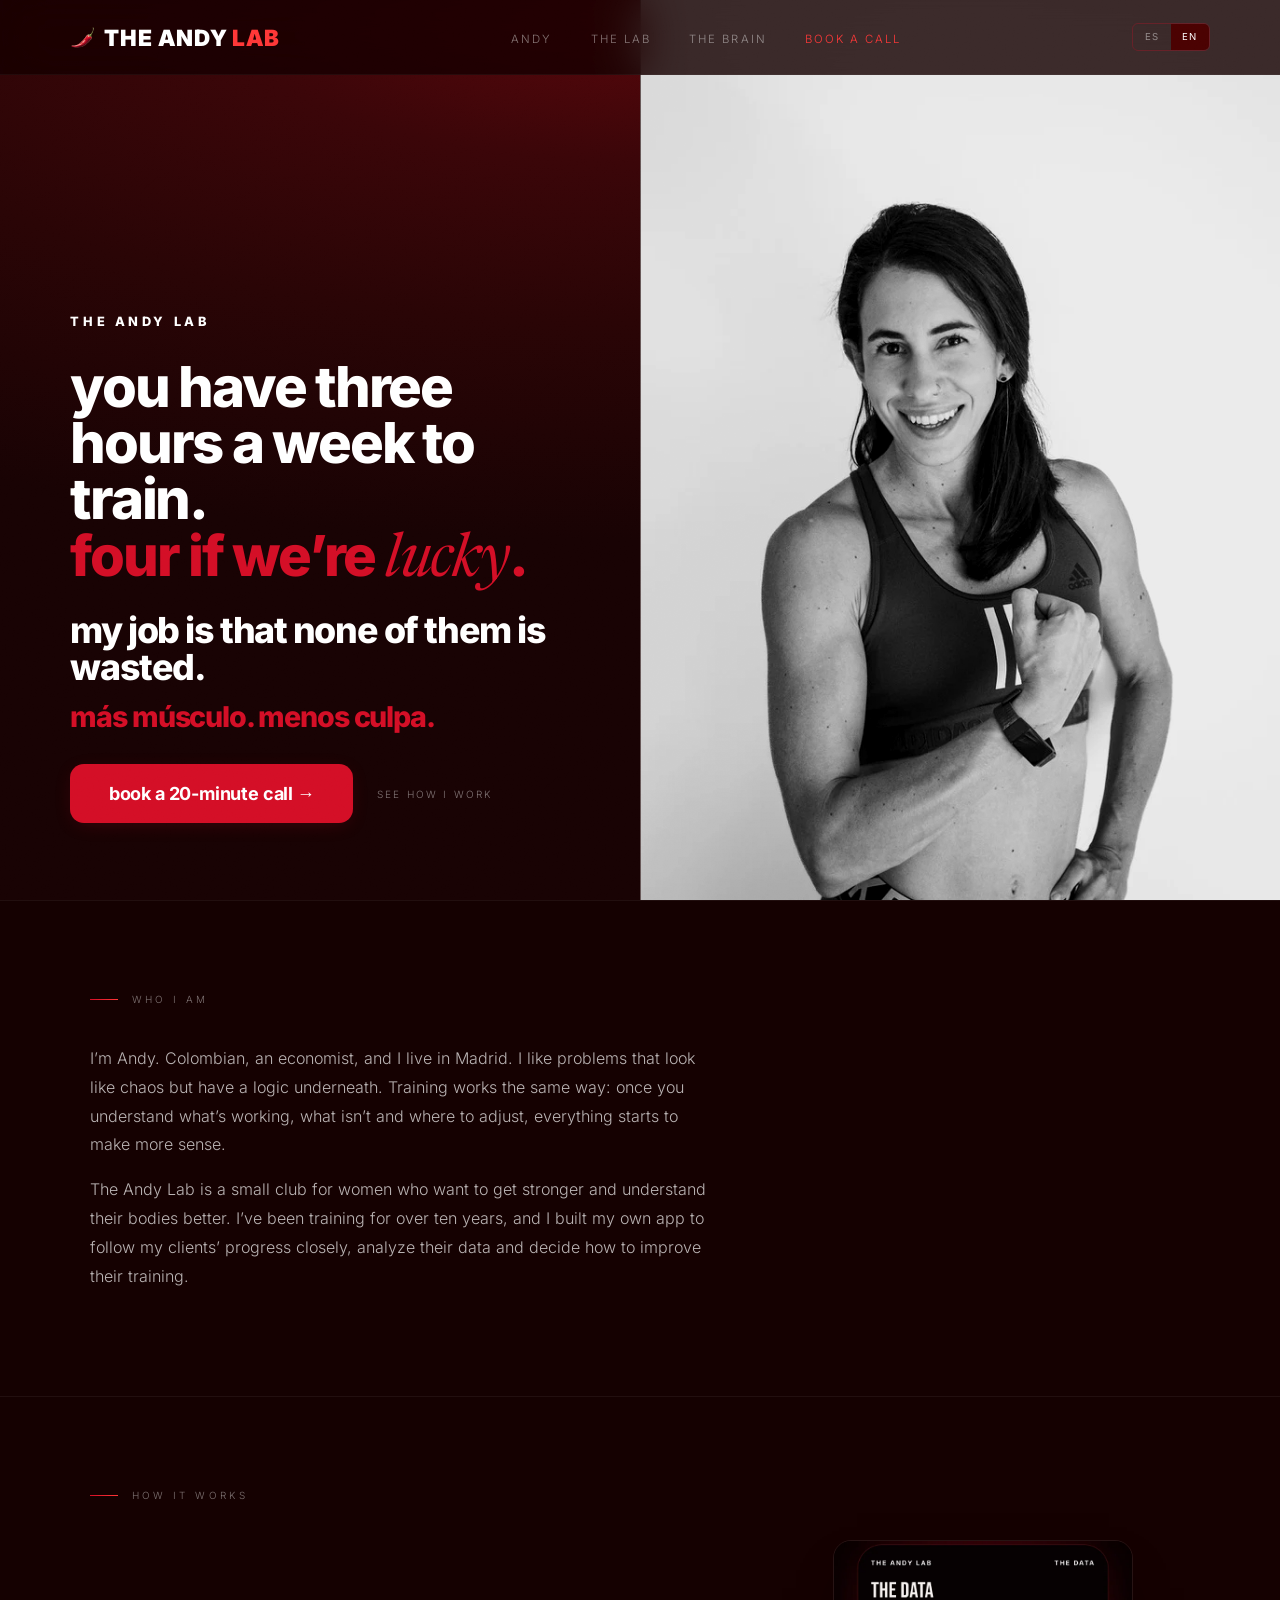
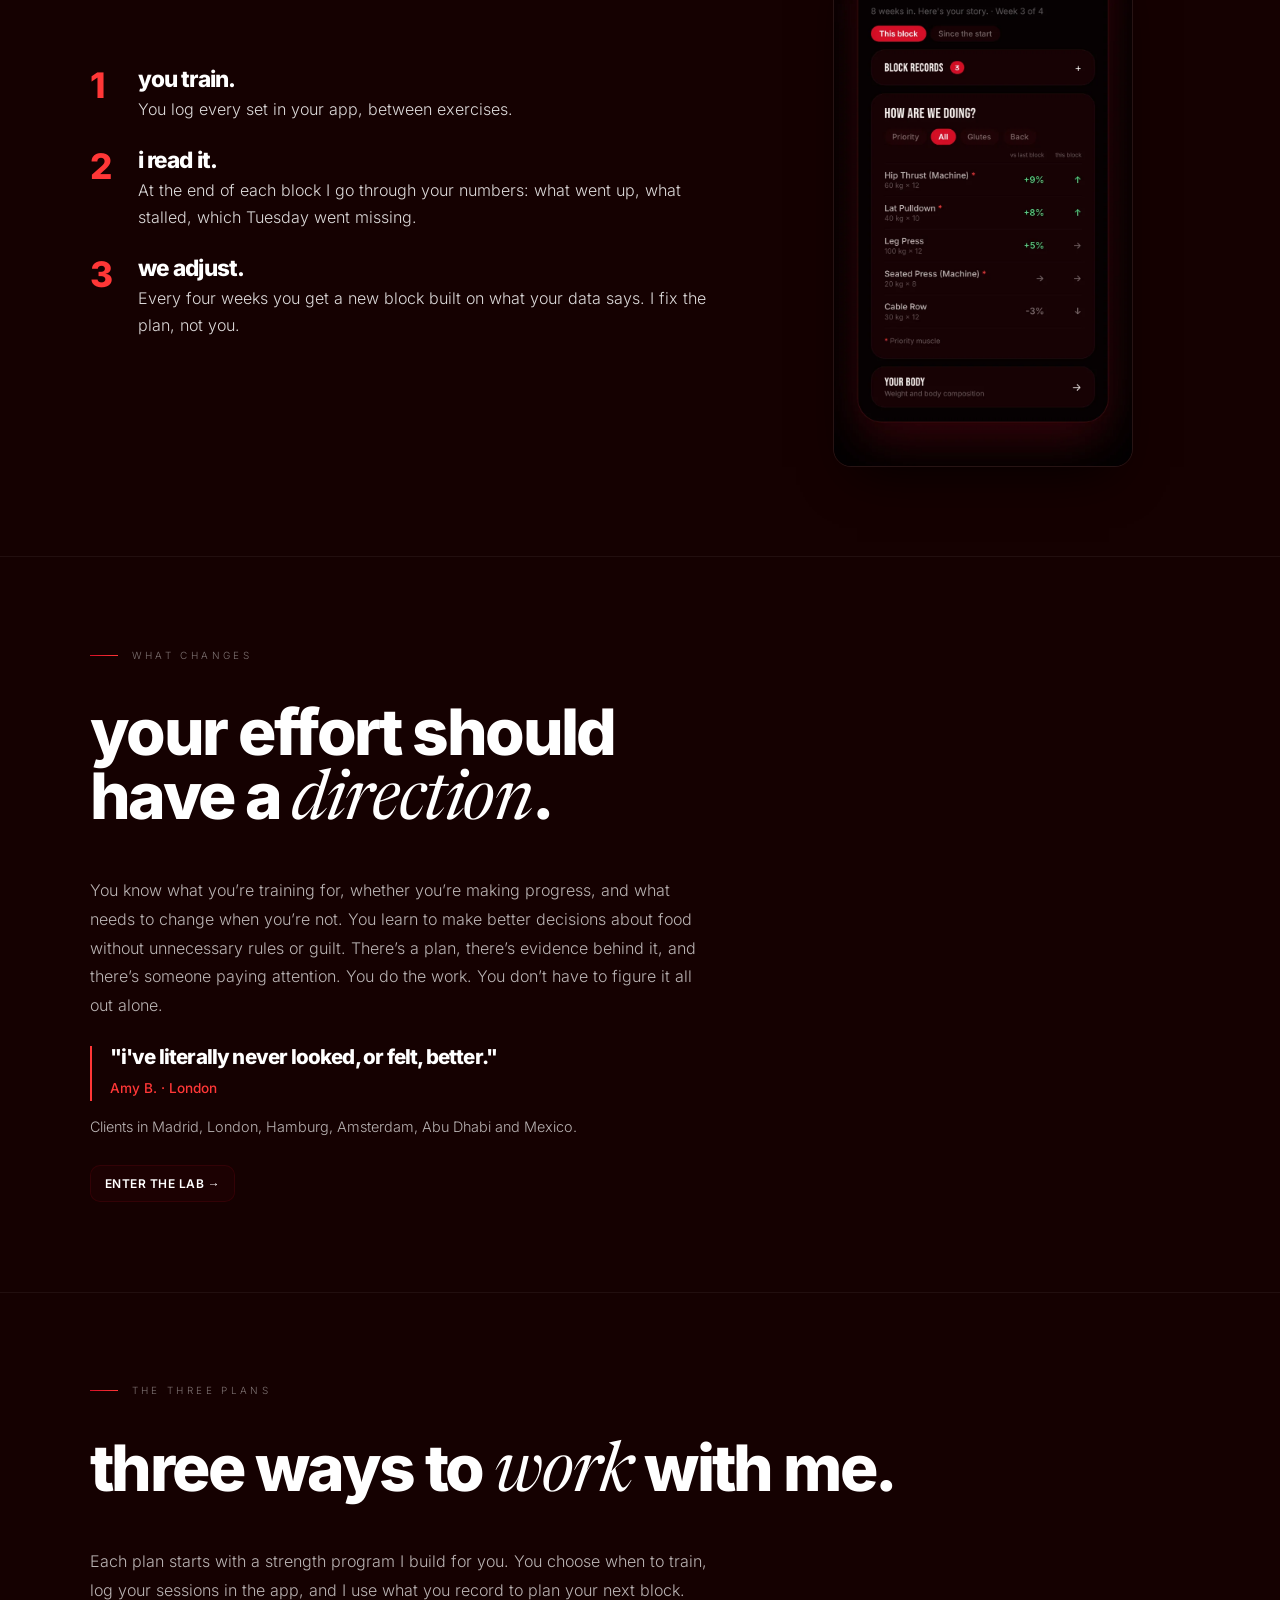
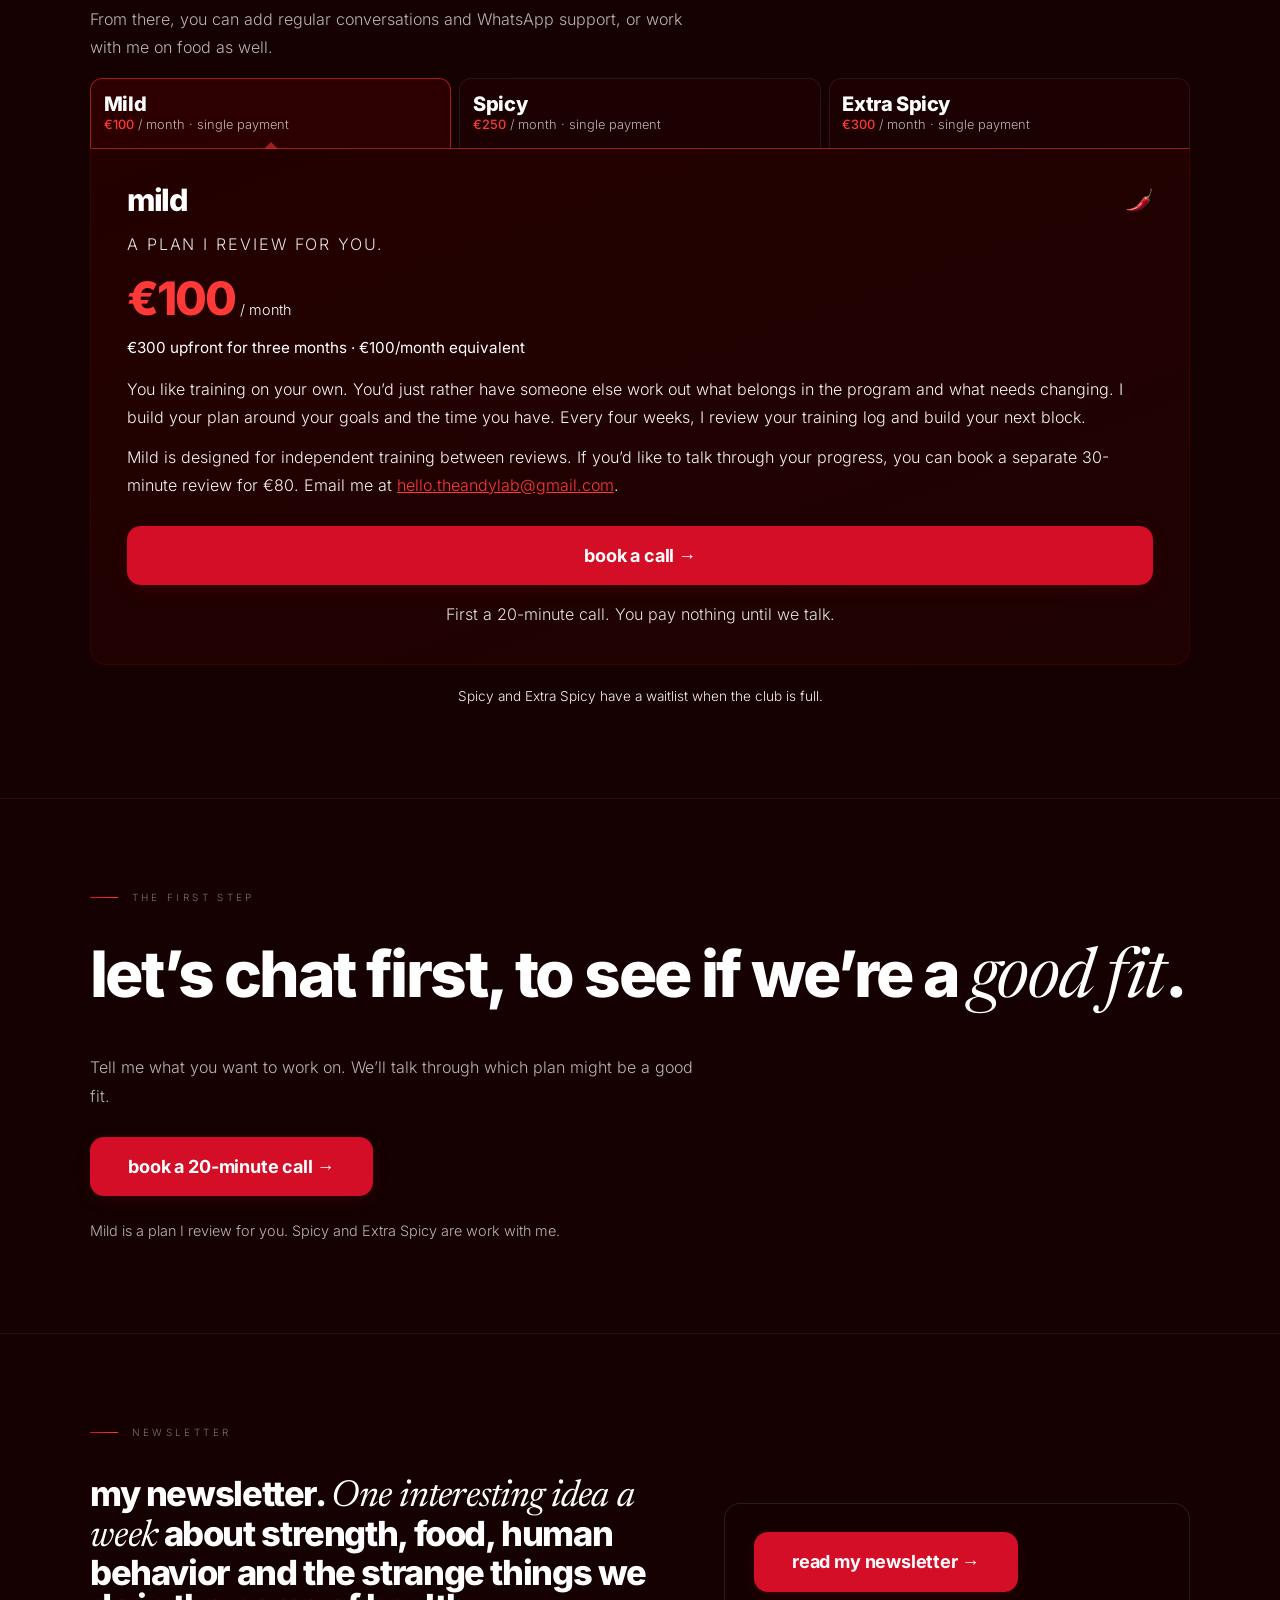
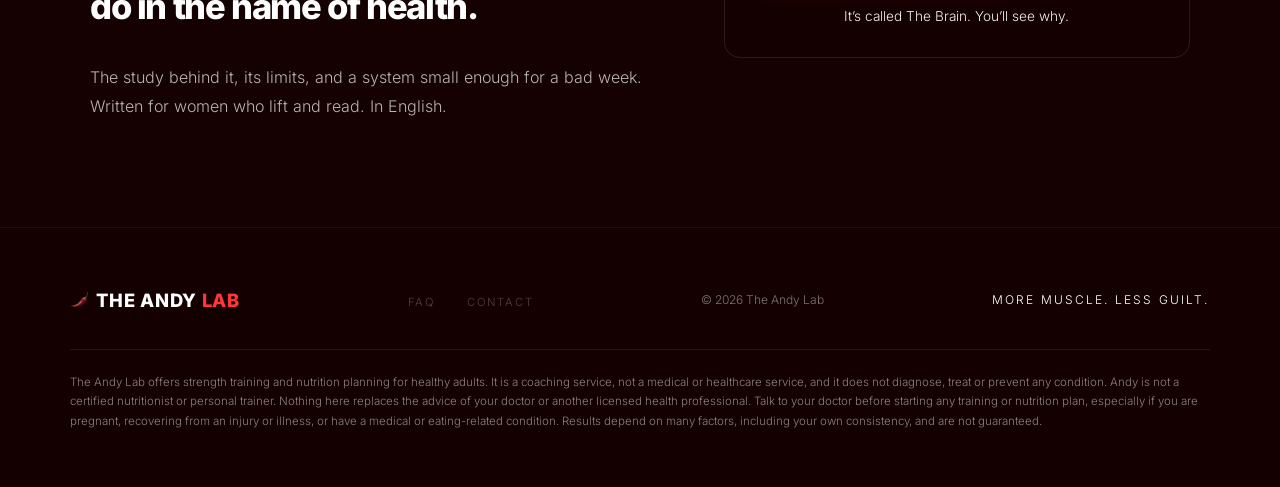
==== commit 05721116: "Add files via upload" ====
--- a/index.html
+++ b/index.html
@@ -4,12 +4,12 @@
 <meta charset="UTF-8">
 <meta name="viewport" content="width=device-width, initial-scale=1.0">
 <title>The Andy Lab</title>
-<meta name="description" content="The Andy Lab — More muscle. Less guilt. Lift heavier. Eat bread. Stop starting over.">
+<meta name="description" content="The Andy Lab — More muscle. Less guilt. Lift heavier. Eat bread. Make your effort count.">
 <link rel="canonical" href="https://theandylab.com/">
 <meta property="og:type" content="website">
 <meta property="og:site_name" content="The Andy Lab">
 <meta property="og:title" content="The Andy Lab — More muscle. Less guilt.">
-<meta property="og:description" content="Lift heavier. Eat bread. Stop starting over.">
+<meta property="og:description" content="Lift heavier. Eat bread. Make your effort count.">
 <meta property="og:url" content="https://theandylab.com/">
 <meta property="og:image" content="https://theandylab.com/assets/img/og-logo.png">
 <meta property="og:locale" content="en_US">
@@ -65,6 +65,7 @@
 .lv-price{font-family:'Inter',sans-serif;font-size:clamp(2.24rem,3.6vw,3.04rem);line-height:1;color:var(--accent-bright);font-weight:800;letter-spacing:-.04em;text-transform:lowercase}
 .lv-price small{font-family:'Inter',sans-serif;font-size:.9rem;font-weight:300;color:#fff;letter-spacing:0;margin-left:.3rem}
 .lv-sub{font-size:.9rem;color:#fff;margin:-.4rem 0 0;line-height:1.5}
+.lv-tier .lv-more>p.lv-sub,.lv-tier>p.lv-sub{font-size:.95rem!important;font-style:normal!important;font-weight:400!important;color:#fff}
 .lv-price{color:#FF3838}.lv-tier .lv-more>p.lv-tag,.lv-tier>p.lv-tag{font-size:1.15rem;line-height:1.35;color:#fff;margin:.2rem 0 .4rem;font-weight:600}.lv-tier .lv-more>p.lv-sub,.lv-tier>p.lv-sub{font-size:.8rem;font-style:italic;font-weight:300;line-height:1.5}
 .lv-h{font-size:1.1rem;font-weight:500;color:#fff;line-height:1.4}
 .lv-tier>p{font-size:1rem;font-weight:300;color:rgba(255,255,255,.88);line-height:1.7;margin:0}
@@ -302,7 +303,7 @@
 .hw-shot img{display:block;width:100%;max-width:300px;height:auto;margin:0 auto;border-radius:18px;border:1px solid rgba(255,255,255,.08);box-shadow:0 24px 50px -24px rgba(0,0,0,.9)}
 .proof-more{font-size:.9rem;color:var(--b70);margin:.8rem 0 0}
 .nlb{display:grid;grid-template-columns:minmax(0,1.1fr) minmax(0,.9fr);gap:clamp(2rem,5vw,4rem);align-items:center}
-.nlb-h{font-size:clamp(1.9rem,3.4vw,3rem)!important;line-height:1}
+.nlb-h{font-size:clamp(1.6rem,2.7vw,2.4rem)!important;line-height:1.08}
 .nlb-form{background:rgba(21,1,1,.55);border:1px solid rgba(255,255,255,.1);border-radius:16px;padding:clamp(1.2rem,2.5vw,1.8rem)}
 .nlb-form iframe{width:100%;border:none;min-height:120px;display:block}
 .nlb-form .lv-fine{margin:.8rem 0 0}
@@ -341,8 +342,8 @@
 
 <section class="lv" id="quien-soy"><div class="lv-in rv">
 <span class="etiq"><span data-lang="es">Quién soy</span><span data-lang="en">Who I am</span></span>
-<p class="lv-p" data-lang="es">Soy Andy. Colombiana, economista, en Madrid. Me atraen los problemas que parecen un desorden pero tienen una estructura debajo. Tu semana de entrenamiento es uno de ellos: cuando encuentras lo que de verdad la mueve y cambias eso, lo demás deja de ser una pelea.</p><p class="lv-p" data-lang="en">I’m Andy. Colombian, economist, in Madrid. I’m drawn to problems that look messy but have a structure underneath. Your training week is one of them: find what’s really driving it, change that, and the rest stops being a fight.</p>
-<p class="lv-p" data-lang="es">The Andy Lab es un club pequeño para mujeres que quieren ser más fuertes y sienten curiosidad por entender su propio cuerpo. Llevo más de diez años entrenando y construí mi propia app para poder leer bien los datos de mis clientas.</p><p class="lv-p" data-lang="en">The Andy Lab is a small club for women who lift and are curious about their own bodies. I’ve lifted for over ten years, and I built my own app so I could read my clients’ data properly.</p>
+<p class="lv-p" data-lang="es">Soy Andy. Colombiana, economista y vivo en Madrid. Me gustan los problemas que parecen un caos, pero que en el fondo tienen una lógica. Con el entrenamiento pasa algo parecido: cuando entiendes qué está funcionando, qué no y dónde hay que ajustar, todo empieza a tener más sentido.</p><p class="lv-p" data-lang="en">I’m Andy. Colombian, an economist, and I live in Madrid. I like problems that look like chaos but have a logic underneath. Training works the same way: once you understand what’s working, what isn’t and where to adjust, everything starts to make more sense.</p>
+<p class="lv-p" data-lang="es">The Andy Lab es un club pequeño para mujeres que quieren ser más fuertes y entender mejor su cuerpo. Llevo más de diez años entrenando y creé mi propia app para seguir de cerca el progreso de mis clientas, analizar sus datos y tomar decisiones sobre cómo mejorar su entrenamiento.</p><p class="lv-p" data-lang="en">The Andy Lab is a small club for women who want to get stronger and understand their bodies better. I’ve been training for over ten years, and I built my own app to follow my clients’ progress closely, analyze their data and decide how to improve their training.</p>
 </div></section>
 
 <section class="lv" id="como-funciona"><div class="lv-in rv">
@@ -350,7 +351,7 @@
 <div class="hw">
 <ol class="hw-list">
 <li><span class="hw-n">1</span><div><b data-lang="es">Entrenas.</b><b data-lang="en">You train.</b><p data-lang="es">Registras cada serie en tu app, entre ejercicios.</p><p data-lang="en">You log every set in your app, between exercises.</p></div></li>
-<li><span class="hw-n">2</span><div><b data-lang="es">Yo lo leo.</b><b data-lang="en">I read it.</b><p data-lang="es">Reviso tus números: qué subió, qué se estancó, qué martes desapareció.</p><p data-lang="en">I go through your numbers: what went up, what stalled, which Tuesday went missing.</p></div></li>
+<li><span class="hw-n">2</span><div><b data-lang="es">Yo lo leo.</b><b data-lang="en">I read it.</b><p data-lang="es">Al cerrar cada bloque reviso tus números: qué subió, qué se estancó, qué martes desapareció.</p><p data-lang="en">At the end of each block I go through your numbers: what went up, what stalled, which Tuesday went missing.</p></div></li>
 <li><span class="hw-n">3</span><div><b data-lang="es">Ajustamos.</b><b data-lang="en">We adjust.</b><p data-lang="es">Cada cuatro semanas recibes un bloque nuevo, construido con lo que dicen tus datos. Yo arreglo el plan, no a ti.</p><p data-lang="en">Every four weeks you get a new block built on what your data says. I fix the plan, not you.</p></div></li>
 </ol>
 <div class="hw-shot"><img src="assets/img/app-v2-data.webp" width="760" height="1339" loading="lazy" alt="The Data: How are we doing? Each exercise compared with the previous block"></div>
@@ -361,8 +362,8 @@
 
 <div class="proof-txt">
 <span class="etiq"><span data-lang="es">Lo que cambia</span><span data-lang="en">What changes</span></span>
-<h2 class="lv-h2" data-lang="es">Vas a dejar de empezar<br>de cero <span class="sf">cada lunes</span>.</h2><h2 class="lv-h2" data-lang="en">You’ll stop starting<br><span class="sf">every Monday</span>.</h2>
-<p class="lv-p" data-lang="es">Entrenar deja de ser algo que te obligas a hacer y pasa a ser parte de quien eres. Comes como adulta, levantas pesas sin pedir permiso y entiendes qué cambia en tu cuerpo y por qué.</p><p class="lv-p" data-lang="en">Training stops being something you force yourself to do and becomes part of who you are. You eat like an adult, lift without asking permission, and understand what is changing in your body and why.</p>
+<h2 class="lv-h2" data-lang="es">Que tu esfuerzo te lleve<br>a <span class="sf">alguna parte</span>.</h2><h2 class="lv-h2" data-lang="en">Your effort should<br>have a <span class="sf">direction</span>.</h2>
+<p class="lv-p" data-lang="es">Sabes para qué entrenas, si estás progresando y qué hay que cambiar cuando las cosas no avanzan. Aprendes a tomar mejores decisiones sobre lo que comes, sin reglas absurdas ni culpa. Tienes un plan, una razón detrás de cada decisión y alguien pendiente de tu progreso. Tú haces tu parte. No tienes que resolverlo todo sola.</p><p class="lv-p" data-lang="en">You know what you’re training for, whether you’re making progress, and what needs to change when you’re not. You learn to make better decisions about food without unnecessary rules or guilt. There’s a plan, there’s evidence behind it, and there’s someone paying attention. You do the work. You don’t have to figure it all out alone.</p>
 <blockquote class="proof-q"><p>"I've literally never looked, or felt, better."</p><cite>Amy B. · London</cite></blockquote>
 <p class="proof-more" data-lang="es">Clientas en Madrid, Londres, Hamburgo, Ámsterdam, Abu Dabi y México.</p><p class="proof-more" data-lang="en">Clients in Madrid, London, Hamburg, Amsterdam, Abu Dhabi and Mexico.</p>
 <div class="lv-cta"><a href="lab.html" class="btn-f"><span data-lang="es">Entra al Lab →</span><span data-lang="en">Enter the Lab →</span></a></div>
@@ -370,34 +371,29 @@
 </div></section>
 
 <section class="lv" id="niveles"><div class="lv-in rv">
-<span class="etiq"><span data-lang="es">Los tres niveles</span><span data-lang="en">The three levels</span></span>
-<h2 class="lv-h2" data-lang="es">Tres formas de <span class="sf">tenerme</span> en tu semana.</h2><h2 class="lv-h2" data-lang="en">Three ways to <span class="sf">have me</span> in your week.</h2>
+<span class="etiq"><span data-lang="es">Los tres planes</span><span data-lang="en">The three plans</span></span>
+<h2 class="lv-h2" data-lang="es">Tres formas de <span class="sf">trabajar</span> conmigo.</h2><h2 class="lv-h2" data-lang="en">Three ways to <span class="sf">work</span> with me.</h2>
+<p class="lv-p" data-lang="es">En los tres planes, yo preparo tu programa de fuerza y tú eliges cuándo entrenar. Apuntas tus sesiones en la app y yo uso ese registro para preparar el siguiente bloque. A partir de ahí, puedes contar conmigo entre revisiones o trabajar también la alimentación.</p><p class="lv-p" data-lang="en">Each plan starts with a strength program I build for you. You choose when to train, log your sessions in the app, and I use what you record to plan your next block. From there, you can add regular conversations and WhatsApp support, or work with me on food as well.</p>
 <div class="tier-strip">
-<a href="#tier-mild"><b>Mild</b><span><em>€100</em> <span data-lang="es">/ mes</span><span data-lang="en">/ month</span></span></a>
-<a href="#tier-spicy"><b>Spicy</b><span><em>€250</em> <span data-lang="es">/ mes</span><span data-lang="en">/ month</span></span></a>
-<a href="#tier-extra"><b>Extra Spicy</b><span><em>€300</em> <span data-lang="es">/ mes</span><span data-lang="en">/ month</span></span></a>
+<a href="#tier-mild"><b>Mild</b><span><em>€100</em> <span data-lang="es">/ mes · pago único</span><span data-lang="en">/ month · single payment</span></span></a>
+<a href="#tier-spicy"><b>Spicy</b><span><em>€250</em> <span data-lang="es">/ mes · pago único</span><span data-lang="en">/ month · single payment</span></span></a>
+<a href="#tier-extra"><b>Extra Spicy</b><span><em>€300</em> <span data-lang="es">/ mes · pago único</span><span data-lang="en">/ month · single payment</span></span></a>
 </div>
 <div class="lv-grid" data-noswipe>
-<div class="lv-tier" id="tier-mild">
-<h3>Mild <span class="lv-peps"><img src="assets/img/pepper.png" alt=""></span></h3><p class="lv-for" data-lang="es">Para la que quiere entrenar con un buen plan y dejar que yo me ocupe de pensar.</p><p class="lv-for" data-lang="en">For the woman who wants me to take care of the thinking, without having to check in every week.</p><div class="lv-price">€100<small data-lang="es">/ mes</small><small data-lang="en">/ month</small></div>
-<p class="lv-sub" data-lang="es">€300 cada 3 meses · Pago por adelantado · Renovación trimestral</p><p class="lv-sub" data-lang="en">€300 every 3 months · Paid upfront · Renews every 3 months</p>
-<p class="lv-tag" data-lang="es">Tú entrenas. Yo miro los números. Y tan amigas.</p><p class="lv-tag" data-lang="en">You train. I handle the numbers. No messages required.</p>
-<p data-lang="es" style="margin:0 0 .7rem">Preparo un programa de entrenamiento adaptado a tus objetivos, tu disponibilidad y tu nivel. Lo tienes todo en la app.</p><p data-lang="es" style="margin:0 0 .7rem">Tú registras tus entrenamientos y, cada cuatro semanas, reviso los datos, veo cómo estás progresando y preparo el siguiente bloque.</p><p data-lang="es" style="margin:0 0 .7rem">No hace falta que estemos hablando continuamente. Tú haces tu parte y yo me encargo de que el programa siga teniendo sentido.</p><p data-lang="es" style="margin:0 0 .7rem">¿Quieres hablar conmigo? Puedes reservar una llamada de 30 minutos por €80.</p>
-<p data-lang="en" style="margin:0 0 .7rem">A training programme built around your goals, schedule and experience, delivered through your app.</p><p data-lang="en" style="margin:0 0 .7rem">You log your workouts. Every four weeks, I review your training data, assess your progress and build your next training block.</p><p data-lang="en" style="margin:0 0 .7rem">No regular check-ins or ongoing messaging. Just a well-thought-out plan, reviewed by me with your training data in front of me.</p><p data-lang="en" style="margin:0 0 .7rem">Want to talk? You can book a 30-minute call for €80.</p>
+<div class="lv-tier" id="tier-mild"><h3>Mild <span class="lv-peps"><img src="assets/img/pepper.png" alt=""></span></h3><p class="lv-for" data-lang="es">Entrenas por tu cuenta. Yo me ocupo del plan.</p><p class="lv-for" data-lang="en">A plan I review for you.</p><div class="lv-price">€100<small data-lang="es">/ mes</small><small data-lang="en">/ month</small></div>
+<p class="lv-sub" data-lang="es">300 € por tres meses, en un solo pago · Equivale a 100 €/mes</p><p class="lv-sub" data-lang="en">€300 upfront for three months · €100/month equivalent</p>
+<p data-lang="es" style="margin:0 0 .7rem">Te gusta entrenar a tu aire y prefieres que alguien se encargue de pensar qué ejercicios te convienen y cuándo toca ajustar el programa. Te preparo un plan de fuerza según tus objetivos y el tiempo que tienes. Cada cuatro semanas reviso tus entrenos y preparo el siguiente bloque.</p><p data-lang="es" style="margin:0 0 .7rem">Entre revisiones, entrenas por tu cuenta. Si quieres que comentemos cómo vas, puedes reservar una llamada de 30 minutos por 80 €. Escríbeme a <a href="mailto:hello.theandylab@gmail.com" style="color:var(--accent-bright)">hello.theandylab@gmail.com</a>.</p>
+<p data-lang="en" style="margin:0 0 .7rem">You like training on your own. You’d just rather have someone else work out what belongs in the program and what needs changing. I build your plan around your goals and the time you have. Every four weeks, I review your training log and build your next block.</p><p data-lang="en" style="margin:0 0 .7rem">Mild is designed for independent training between reviews. If you’d like to talk through your progress, you can book a separate 30-minute review for €80. Email me at <a href="mailto:hello.theandylab@gmail.com" style="color:var(--accent-bright)">hello.theandylab@gmail.com</a>.</p>
 <a href="https://calendly.com/hello-theandylab/30min" target="_blank" rel="noopener" class="btn-p"><span data-lang="es">Agendar llamada →</span><span data-lang="en">Book a call →</span></a><p class="lv-alt lv-fine" data-lang="es">Primero una llamada de 20 minutos. No pagas nada hasta que hablemos.</p><p class="lv-alt lv-fine" data-lang="en">First a 20-minute call. You pay nothing until we talk.</p></div>
-<div class="lv-tier" id="tier-spicy">
-<h3>Spicy <span class="lv-peps"><img src="assets/img/pepper.png" alt=""><img src="assets/img/pepper.png" alt=""></span></h3><p class="lv-for" data-lang="es">Para la que quiere algo más que una rutina: entender lo que hace y poder hablar conmigo durante el proceso.</p><p class="lv-for" data-lang="en">For the woman who wants to understand her training, ask questions and have me involved along the way.</p><div class="lv-price">€250<small data-lang="es">/ mes</small><small data-lang="en">/ month</small></div>
-<p class="lv-sub" data-lang="es">€250 / mes · Solo entrenamiento · Compromiso mínimo de 3 meses · Tres bloques de 4 semanas</p><p class="lv-sub" data-lang="en">€250 / month · Training only · 3-month minimum commitment · Three 4-week training blocks</p>
-<p class="lv-tag" data-lang="es">Tú entrenas. Yo estoy pendiente.</p><p class="lv-tag" data-lang="en">You train. I’m in your corner.</p>
-<p data-lang="es" style="margin:0 0 .7rem">Todo lo que incluye Mild, pero esta vez trabajamos más de cerca.</p><p data-lang="es" style="margin:0 0 .7rem">Cada cuatro semanas nos sentamos a revisar cómo vas, qué está funcionando y qué tenemos que ajustar.</p><p data-lang="es" style="margin:0 0 .7rem">Y tienes mi WhatsApp para cuando surjan preguntas o la vida se interponga en el entrenamiento: un viaje de trabajo, un hombro que da guerra o esa semana en la que no has conseguido hacer ni la mitad de lo previsto.</p><p data-lang="es" style="margin:0 0 .7rem">Me escribes, reviso tu situación y te respondo en un máximo de 48 horas laborables.</p><p data-lang="es" style="margin:0 0 .7rem">Porque un buen programa no consiste en cumplirlo a rajatabla. Consiste en saber qué hacer cuando las cosas no salen como estaban previstas.</p>
-<p data-lang="en" style="margin:0 0 .7rem">Everything in Mild, plus a more hands-on working relationship.</p><p data-lang="en" style="margin:0 0 .7rem">Every four weeks, we review your progress together. You also have access to me on WhatsApp for the questions and unexpected events that come with real life: the work trip, the sore shoulder, the week that went completely sideways.</p><p data-lang="en" style="margin:0 0 .7rem">I review your questions with your training data and context in mind, and reply within 48 business hours.</p><p data-lang="en" style="margin:0 0 .7rem">Because your programme should adapt to your life. Not the other way around.</p>
+<div class="lv-tier" id="tier-spicy"><h3>Spicy <span class="lv-peps"><img src="assets/img/pepper.png" alt=""><img src="assets/img/pepper.png" alt=""></span></h3><p class="lv-for" data-lang="es">Tu plan de fuerza, conmigo más cerca.</p><p class="lv-for" data-lang="en">Your plan, with me in your corner.</p><div class="lv-price">€250<small data-lang="es">/ mes</small><small data-lang="en">/ month</small></div>
+<p class="lv-sub" data-lang="es">750 € por tres meses, en un solo pago · Equivale a 250 €/mes</p><p class="lv-sub" data-lang="en">€750 upfront for three months · €250/month equivalent</p>
+<p data-lang="es" style="margin:0 0 .7rem">Incluye todo lo de Mild. Cada cuatro semanas nos sentamos a revisar juntas cómo han ido tus entrenos y qué vamos a cambiar en el siguiente bloque. Entre revisiones, me puedes escribir por WhatsApp. Si te sale un viaje de trabajo y de repente tienes la mitad del tiempo para entrenar, vemos qué puedes hacer esa semana.</p>
+<p data-lang="en" style="margin:0 0 .7rem">Everything in Mild, plus a review together every four weeks and WhatsApp support between reviews. If a work trip cuts your training time in half, you can message me and we’ll work out what makes sense for that week. When we review the block together, we’ll look at what you logged and talk through what to change next.</p>
 <a href="https://calendly.com/hello-theandylab/30min" target="_blank" rel="noopener" class="btn-p"><span data-lang="es">Agendar llamada →</span><span data-lang="en">Book a call →</span></a><p class="lv-alt lv-fine" data-lang="es">Primero una llamada de 20 minutos. No pagas nada hasta que hablemos.</p><p class="lv-alt lv-fine" data-lang="en">First a 20-minute call. You pay nothing until we talk.</p></div>
-<div class="lv-tier hot" id="tier-extra">
-<h3>Extra Spicy <span class="lv-peps"><img src="assets/img/pepper.png" alt=""><img src="assets/img/pepper.png" alt=""><img src="assets/img/pepper.png" alt=""></span></h3><p class="lv-for" data-lang="es">Para la que ya sabe que entrenar es solo una parte de la ecuación y quiere poner orden también en la alimentación.</p><p class="lv-for" data-lang="en">For the woman who knows that training is only part of the equation and wants to get her nutrition sorted, too.</p><div class="lv-price">€300<small data-lang="es">/ mes</small><small data-lang="en">/ month</small></div>
-<p class="lv-sub" data-lang="es">€300 / mes · Entrenamiento y nutrición · Compromiso mínimo de 3 meses · Tres bloques de 4 semanas</p><p class="lv-sub" data-lang="en">€300 / month · Training and nutrition · 3-month minimum commitment · Three 4-week training blocks</p>
-<p class="lv-tag" data-lang="es">Tú entrenas. Y yo también me meto en tu cocina.</p><p class="lv-tag" data-lang="en">You train. We work on what goes on your plate, too.</p>
-<p data-lang="es" style="margin:0 0 .7rem">Todo lo que incluye Spicy, más acompañamiento nutricional personalizado.</p><p data-lang="es" style="margin:0 0 .7rem">Trabajamos sobre tus hábitos, tus necesidades y tus objetivos para que sepas qué comer, cuánto necesitas y cómo organizarte sin vivir pendiente de la comida.</p><p data-lang="es" style="margin:0 0 .7rem">Nada de dietas imposibles ni menús que requieren tres horas de preparación. Tampoco de abrir la nevera a las seis de la tarde y ponerte a hacer cálculos.</p><p data-lang="es" style="margin:0 0 .7rem">Y sí, puedes comer pan.</p>
-<p data-lang="en" style="margin:0 0 .7rem">Everything in Spicy, plus personalised nutrition support.</p><p data-lang="en" style="margin:0 0 .7rem">We’ll work on your eating habits, nutritional needs and practical food choices, with a plan that complements your training and your goals.</p><p data-lang="en" style="margin:0 0 .7rem">No generic meal plans. No unnecessary food rules. No standing in front of the fridge at 6 pm wondering what on earth you’re supposed to eat.</p><p data-lang="en" style="margin:0 0 .7rem">And yes, bread is included.</p><p data-lang="en" style="margin:0 0 .7rem">Because the point isn’t to make eating another full-time job. It’s to help you understand how to eat well, make it work in real life and keep doing it.</p>
+<div class="lv-tier hot" id="tier-extra"><h3>Extra Spicy <span class="lv-peps"><img src="assets/img/pepper.png" alt=""><img src="assets/img/pepper.png" alt=""><img src="assets/img/pepper.png" alt=""></span></h3><p class="lv-for" data-lang="es">Fuerza y alimentación.</p><p class="lv-for" data-lang="en">Strength and food, together.</p><div class="lv-price">€300<small data-lang="es">/ mes</small><small data-lang="en">/ month</small></div>
+<p class="lv-sub" data-lang="es">900 € por tres meses, en un solo pago · Equivale a 300 €/mes</p><p class="lv-sub" data-lang="en">€900 upfront for three months · €300/month equivalent</p>
+<p data-lang="es" style="margin:0 0 .7rem">Incluye todo lo de Spicy y, además, trabajamos juntas la alimentación. Partimos de lo que quieres conseguir, lo que te gusta comer y los momentos en que se te complica resolver una comida. Puedes apuntar lo que comes en The Food y, con eso, vemos qué merece la pena ajustar. Si el problema es que a la hora del almuerzo nunca tienes nada pensado, podemos empezar por ahí. La cena del sábado se queda donde está.</p>
+<p data-lang="en" style="margin:0 0 .7rem">Everything in Spicy, plus personalized nutrition planning. We start with what you want to achieve, what you like to eat and where food gets complicated in your week. You can log meals in The Food, and we’ll use what you record to see what’s worth adjusting. If lunch is where it all falls apart, we can start there. Dinner on Saturday can stay exactly where it is.</p>
 <a href="https://calendly.com/hello-theandylab/30min" target="_blank" rel="noopener" class="btn-p"><span data-lang="es">Agendar llamada →</span><span data-lang="en">Book a call →</span></a><p class="lv-alt lv-fine" data-lang="es">Primero una llamada de 20 minutos. No pagas nada hasta que hablemos.</p><p class="lv-alt lv-fine" data-lang="en">First a 20-minute call. You pay nothing until we talk.</p></div>
 </div>
 <p class="lv-fine" data-lang="es" style="margin-top:1.2rem">Spicy y Extra Spicy tienen lista de espera cuando el club está lleno.</p><p class="lv-fine" data-lang="en" style="margin-top:1.2rem">Spicy and Extra Spicy have a waitlist when the club is full.</p></div>
@@ -408,8 +404,8 @@
 <div class="lt2-txt">
 <span class="etiq"><span data-lang="es">El primer paso</span><span data-lang="en">The first step</span></span>
 <h2 class="lv-h2" data-lang="es">Hablemos primero, a ver si <span class="sf">encajamos</span>.</h2><h2 class="lv-h2" data-lang="en">Let’s chat first, to see if we’re a <span class="sf">good fit</span>.</h2>
-<p class="lv-p" data-lang="es">Veinte minutos, sin discurso de venta. Me cuentas cómo entrenas y en qué llevas tiempo dando vueltas sin avanzar. Yo te digo con honestidad qué nivel te encaja, o si no soy la persona indicada.</p><p class="lv-p" data-lang="en">Twenty minutes, no pitch. You tell me how you train and what has been going in circles. I tell you honestly which level fits, or whether I’m the wrong person for you.</p>
-<div class="lv-cta"><a href="https://calendly.com/hello-theandylab/30min" target="_blank" rel="noopener" class="btn-p"><span data-lang="es">Agendar la llamada →</span><span data-lang="en">Book the call →</span></a></div>
+<p class="lv-p" data-lang="es">Me cuentas qué quieres trabajar y vemos juntas qué plan te encaja.</p><p class="lv-p" data-lang="en">Tell me what you want to work on. We’ll talk through which plan might be a good fit.</p>
+<div class="lv-cta"><a href="https://calendly.com/hello-theandylab/30min" target="_blank" rel="noopener" class="btn-p"><span data-lang="es">Reserva una llamada de 20 minutos →</span><span data-lang="en">Book a 20-minute call →</span></a></div>
 <p class="lt2-note" data-lang="es">Mild es un plan que reviso por ti. Spicy y Extra Spicy son trabajo conmigo.</p><p class="lt2-note" data-lang="en">Mild is a plan I review for you. Spicy and Extra Spicy are work with me.</p>
 </div>
 
@@ -420,16 +416,15 @@
 <div class="nlb">
 <div>
 <span class="etiq">Newsletter</span>
-<h2 class="lv-h2 nlb-h" data-lang="es">Mi newsletter. <span class="sf">Una idea por semana</span> sobre por qué no hacemos lo que sabemos que deberíamos hacer.</h2><h2 class="lv-h2 nlb-h" data-lang="en">My newsletter. <span class="sf">One idea a week</span> on why we don’t do what we know we should.</h2>
-<p class="lv-p" data-lang="es">El estudio que la respalda, sus límites y un sistema lo bastante pequeño para una mala semana. Escrita para mujeres que entrenan fuerza y les gusta leer. En inglés.</p><p class="lv-p" data-lang="en">The study behind it, its limits, and a system small enough for a bad week. Written for women who lift and read. In English.</p>
+<h2 class="lv-h2 nlb-h" data-lang="es">Mi newsletter. <span class="sf">Una idea interesante cada semana</span> sobre fuerza, alimentación, comportamiento humano y las cosas absurdas que hacemos en nombre de la salud.</h2><h2 class="lv-h2 nlb-h" data-lang="en">My newsletter. <span class="sf">One interesting idea a week</span> about strength, food, human behavior and the strange things we do in the name of health.</h2>
+<p class="lv-p" data-lang="es">El estudio que la respalda, sus límites y un sistema lo bastante pequeño para una mala semana. Escrita para mujeres que entrenan fuerza y les gusta leer.</p><p class="lv-p" data-lang="en">The study behind it, its limits, and a system small enough for a bad week. Written for women who lift and read. In English.</p>
 </div>
 <div class="nlb-form">
-<iframe data-tally-src="https://tally.so/embed/ja8X0R?alignLeft=1&hideTitle=1&transparentBackground=1&dynamicHeight=1&theme=dark" loading="lazy" width="100%" height="120" frameborder="0" marginheight="0" marginwidth="0" title="Newsletter"></iframe>
-<p class="lv-fine" data-lang="es">Se llama The Brain. Ya verás por qué.</p><p class="lv-fine" data-lang="en">It’s called The Brain. You’ll see why.</p>
-</div>
-</div>
-</div>
-<script>var d=document,w="https://tally.so/widgets/embed.js",v=function(){"undefined"!=typeof Tally?Tally.loadEmbeds():d.querySelectorAll("iframe[data-tally-src]:not([src])").forEach(function(e){e.src=e.dataset.tallySrc})};if("undefined"!=typeof Tally)v();else if(!d.querySelector('script[src="'+w+'"]')){var sc=d.createElement("script");sc.src=w;sc.onload=v;sc.onerror=v;d.body.appendChild(sc)}</script>
+<a href="https://theandylab.substack.com/" target="_blank" rel="noopener" class="btn-p"><span data-lang="es">Lee mi newsletter →</span><span data-lang="en">Read my newsletter →</span></a>
+<p class="lv-fine" data-lang="es">La escribo en inglés. Se llama The Brain. Ya verás por qué.</p><p class="lv-fine" data-lang="en">It’s called The Brain. You’ll see why.</p>
+</div>
+</div>
+</div>
 </section>
 
 <!-- FOOTER -->
